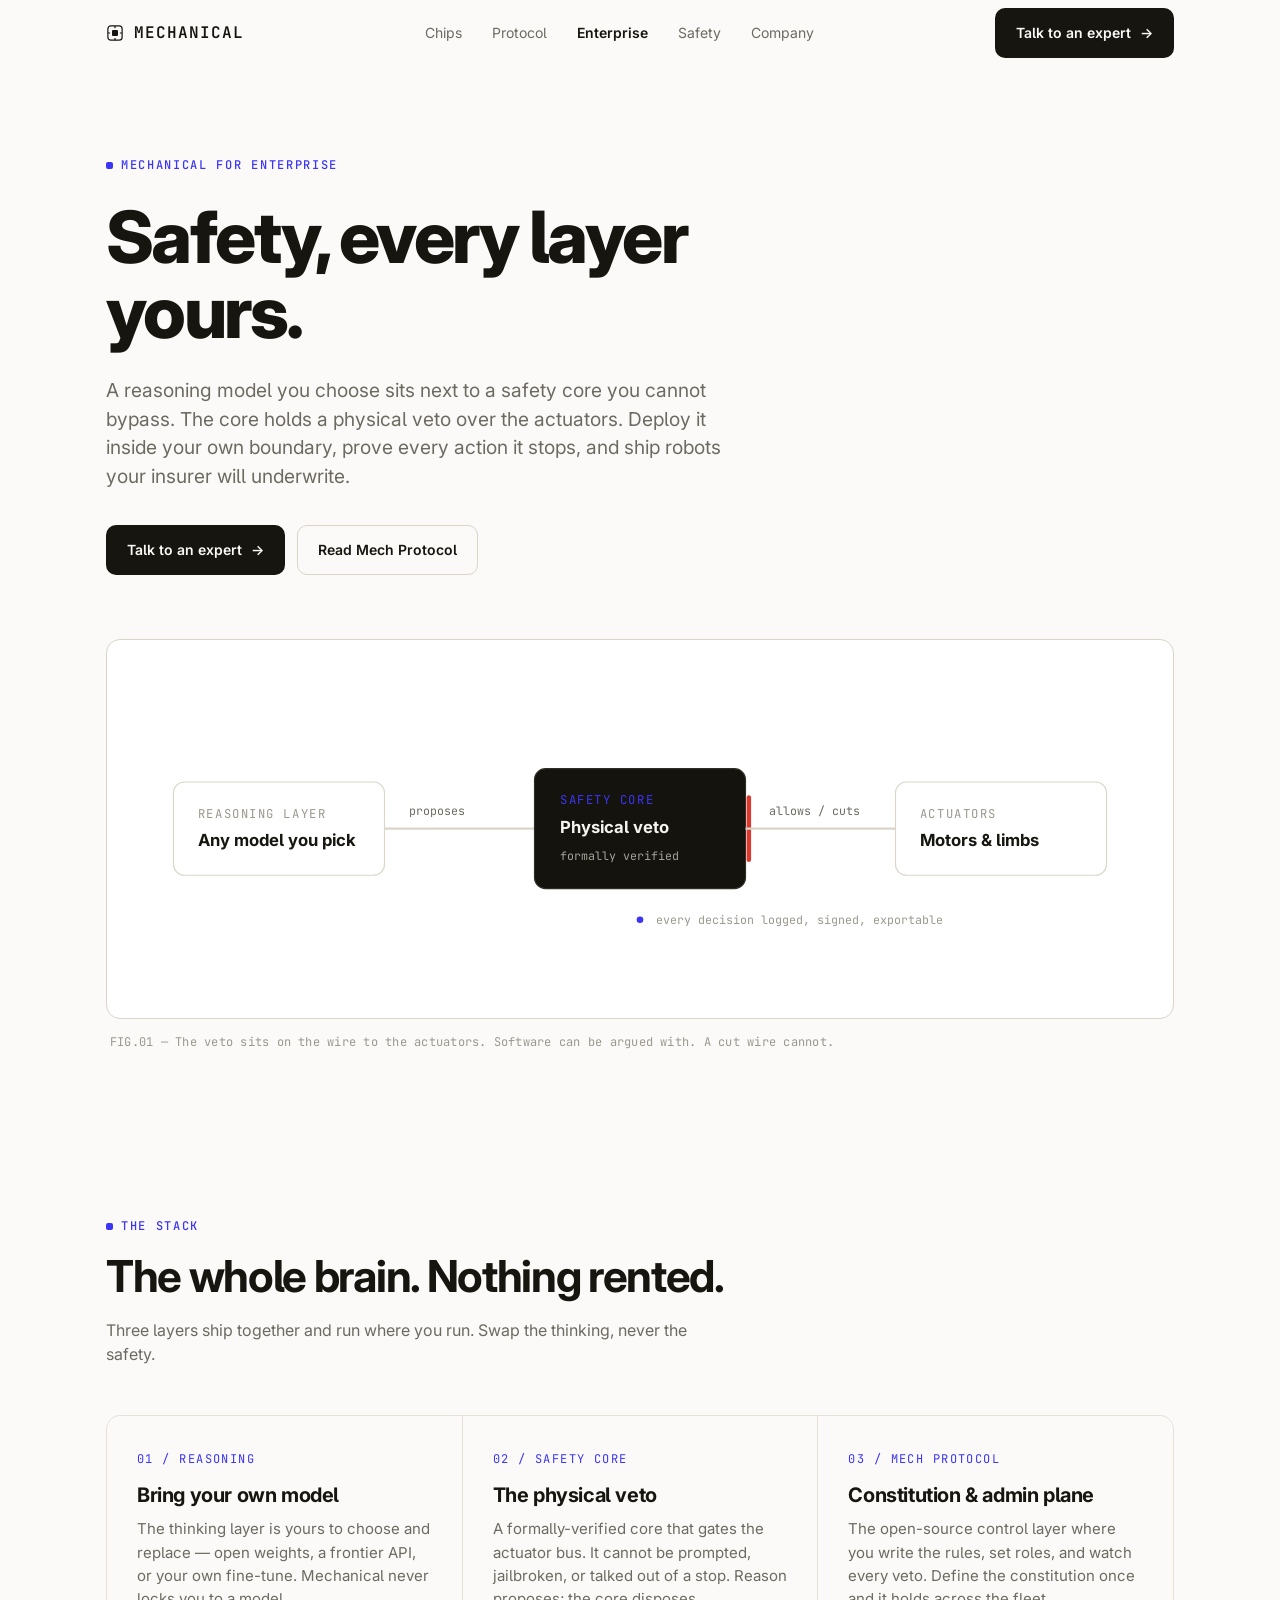
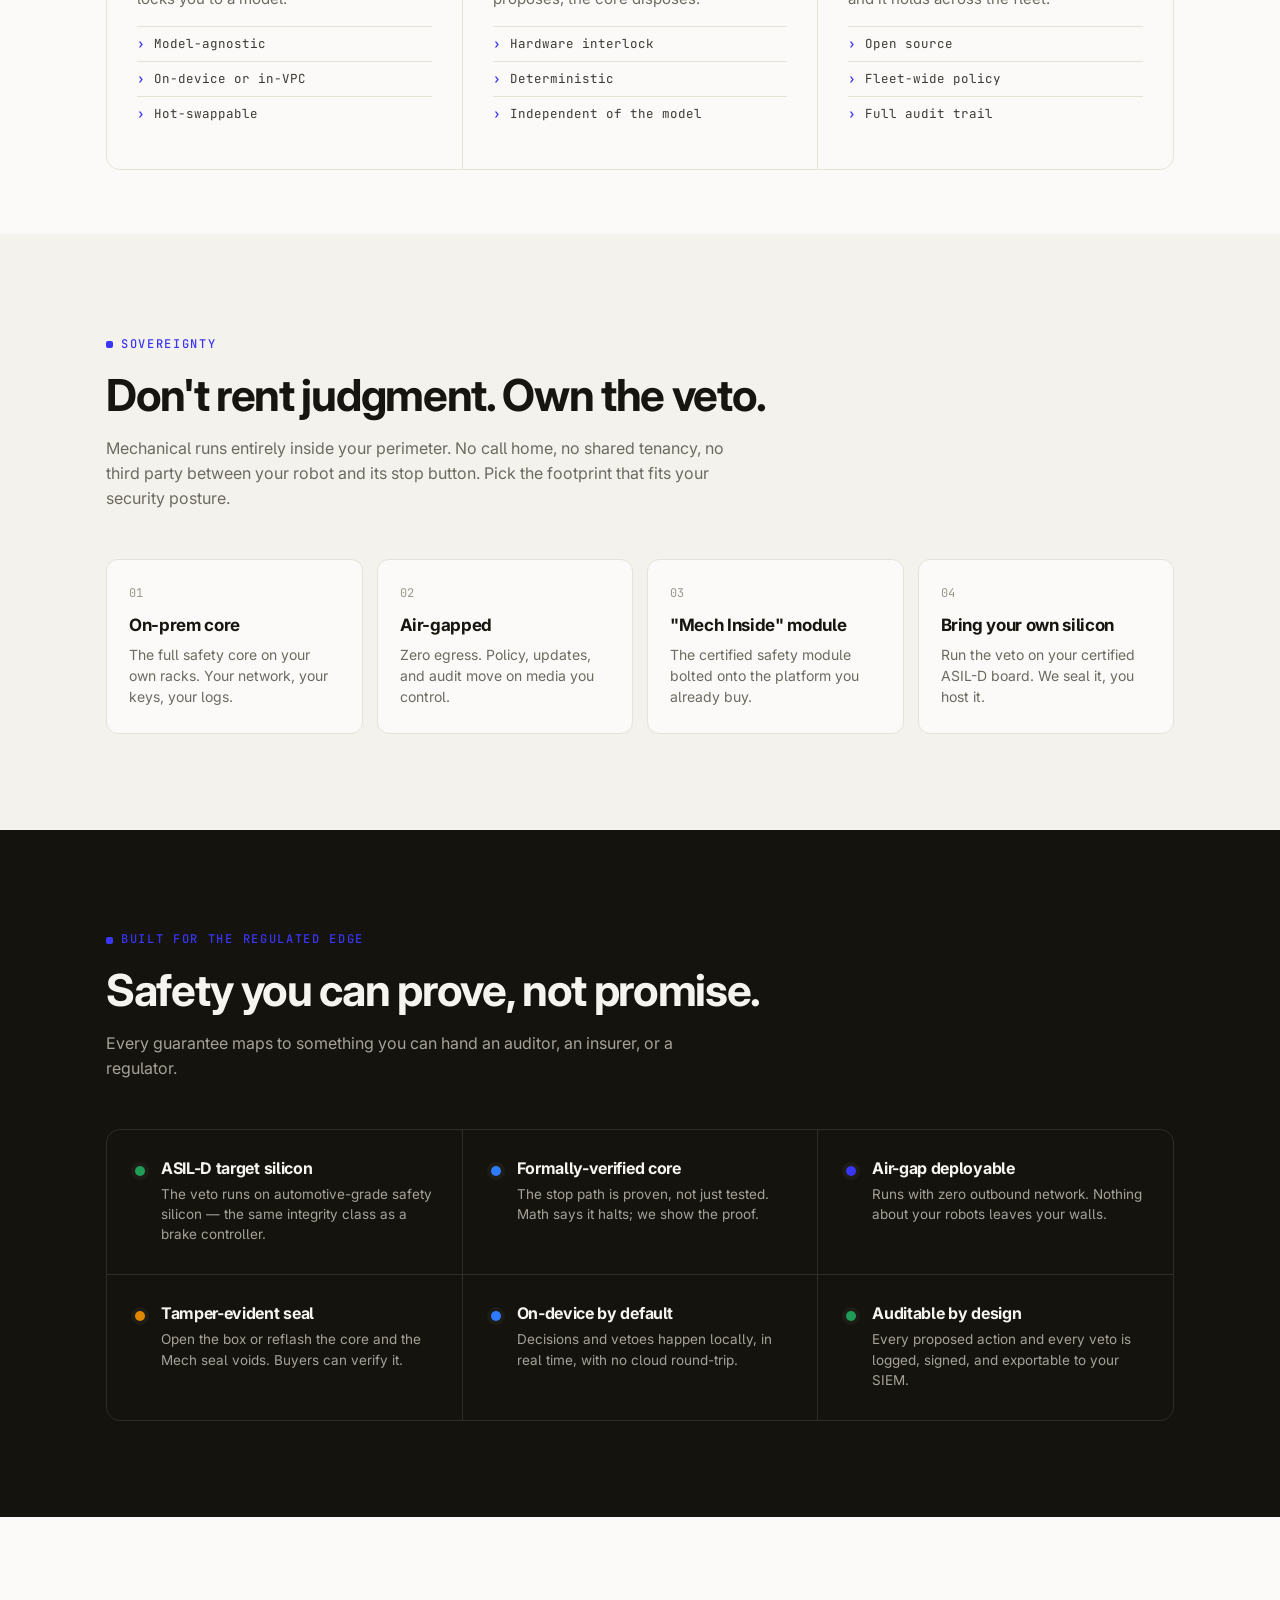
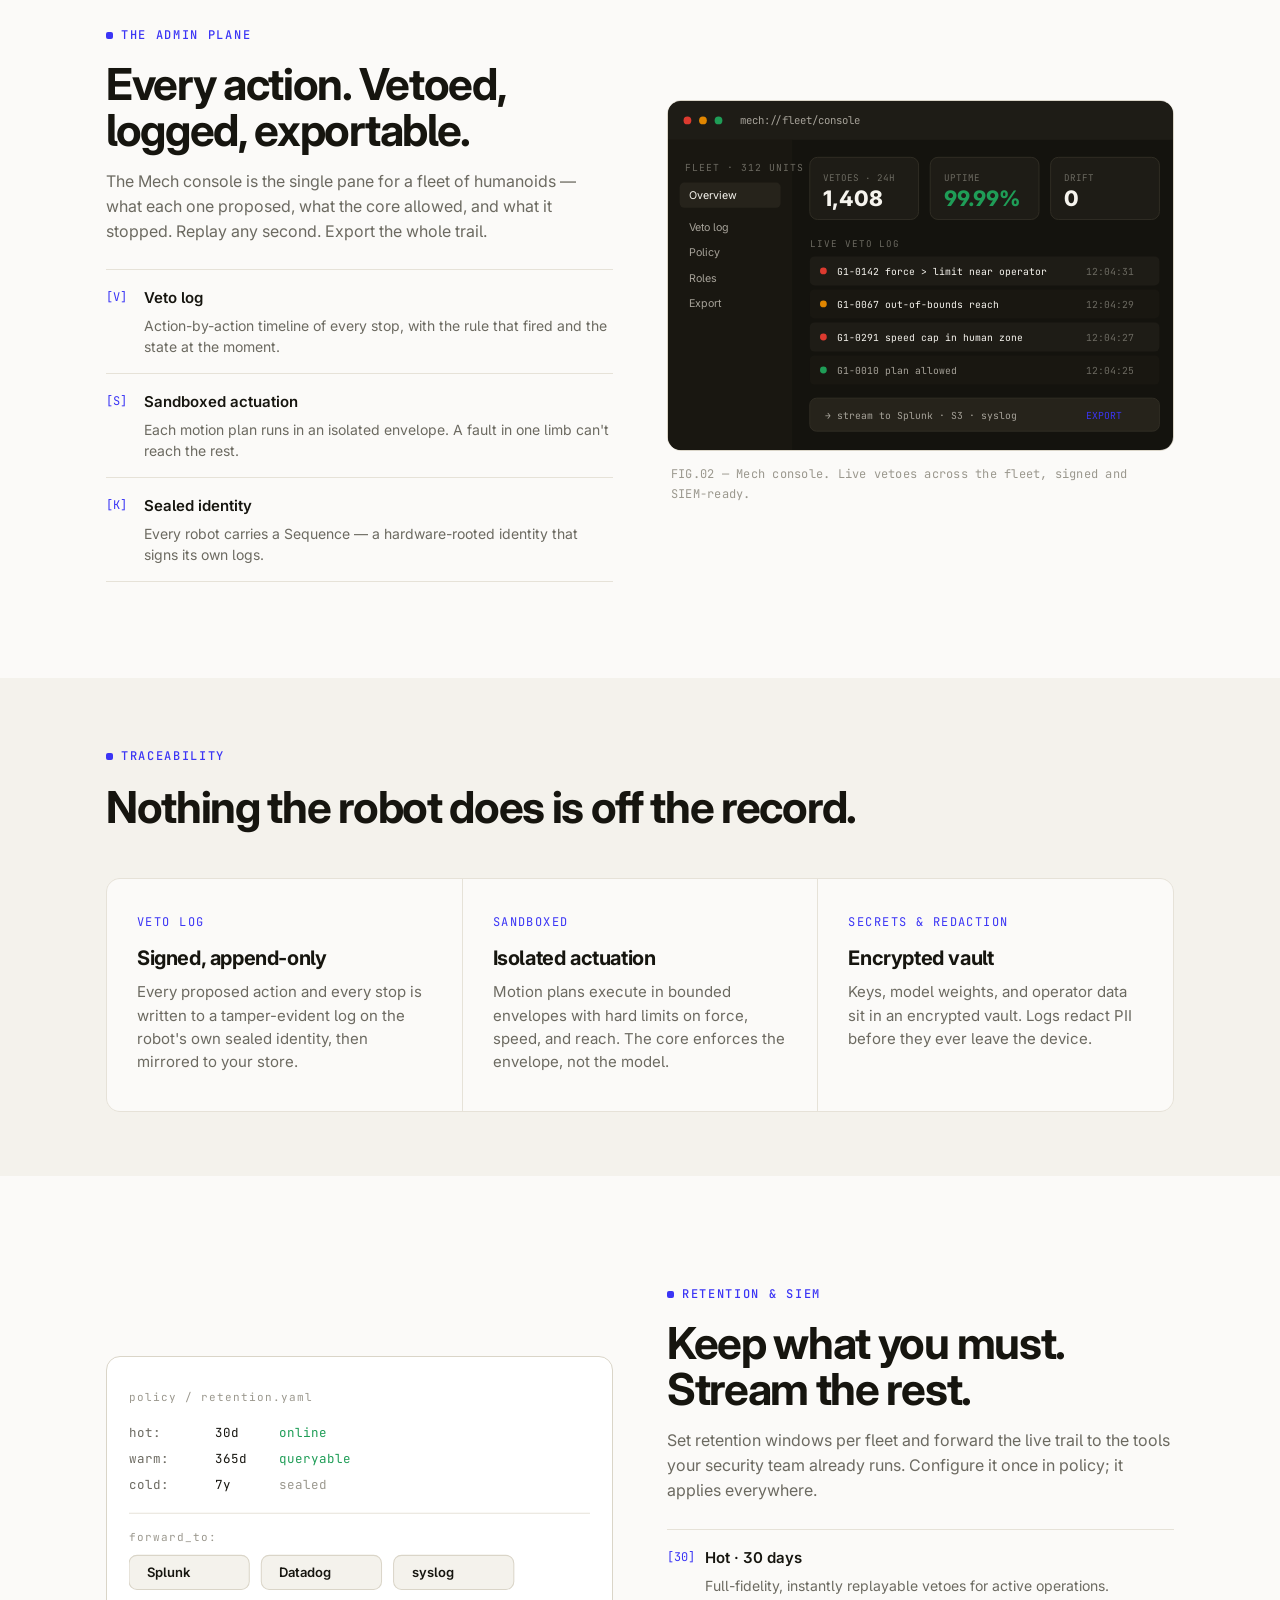
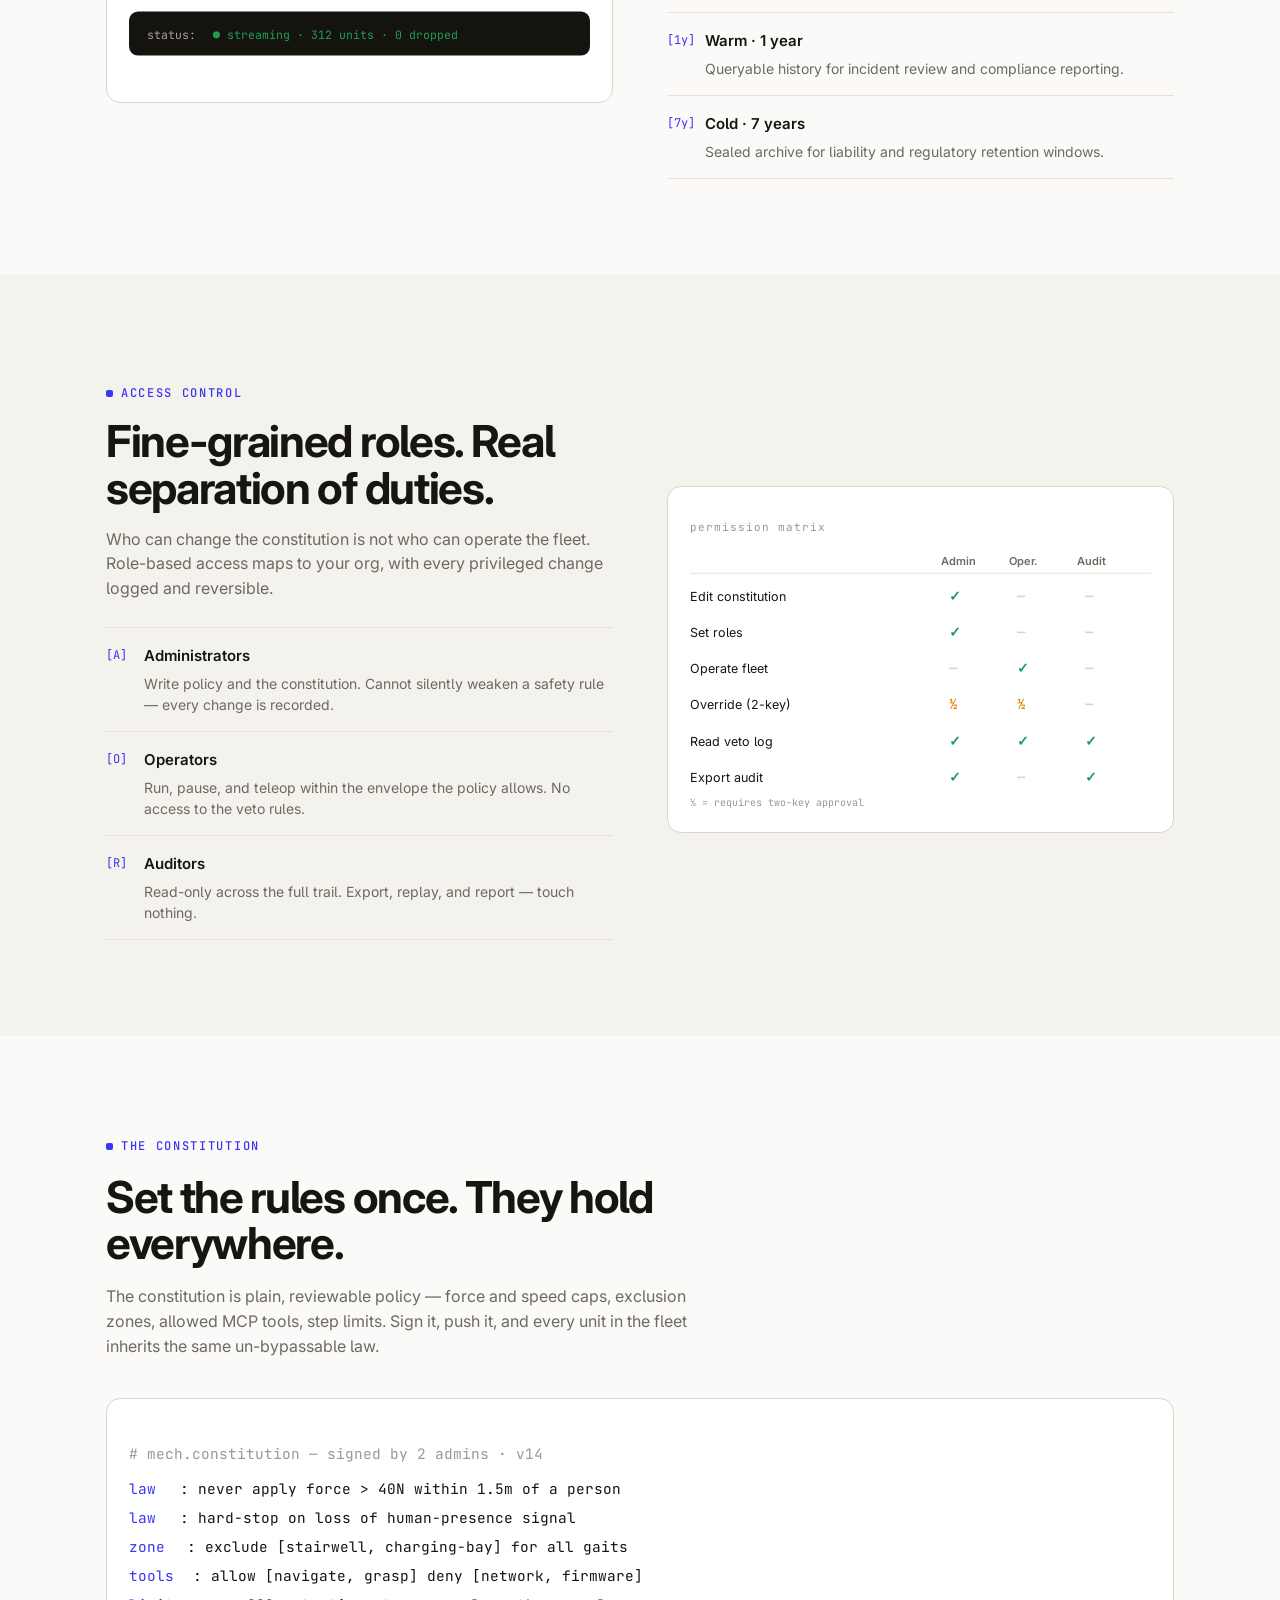
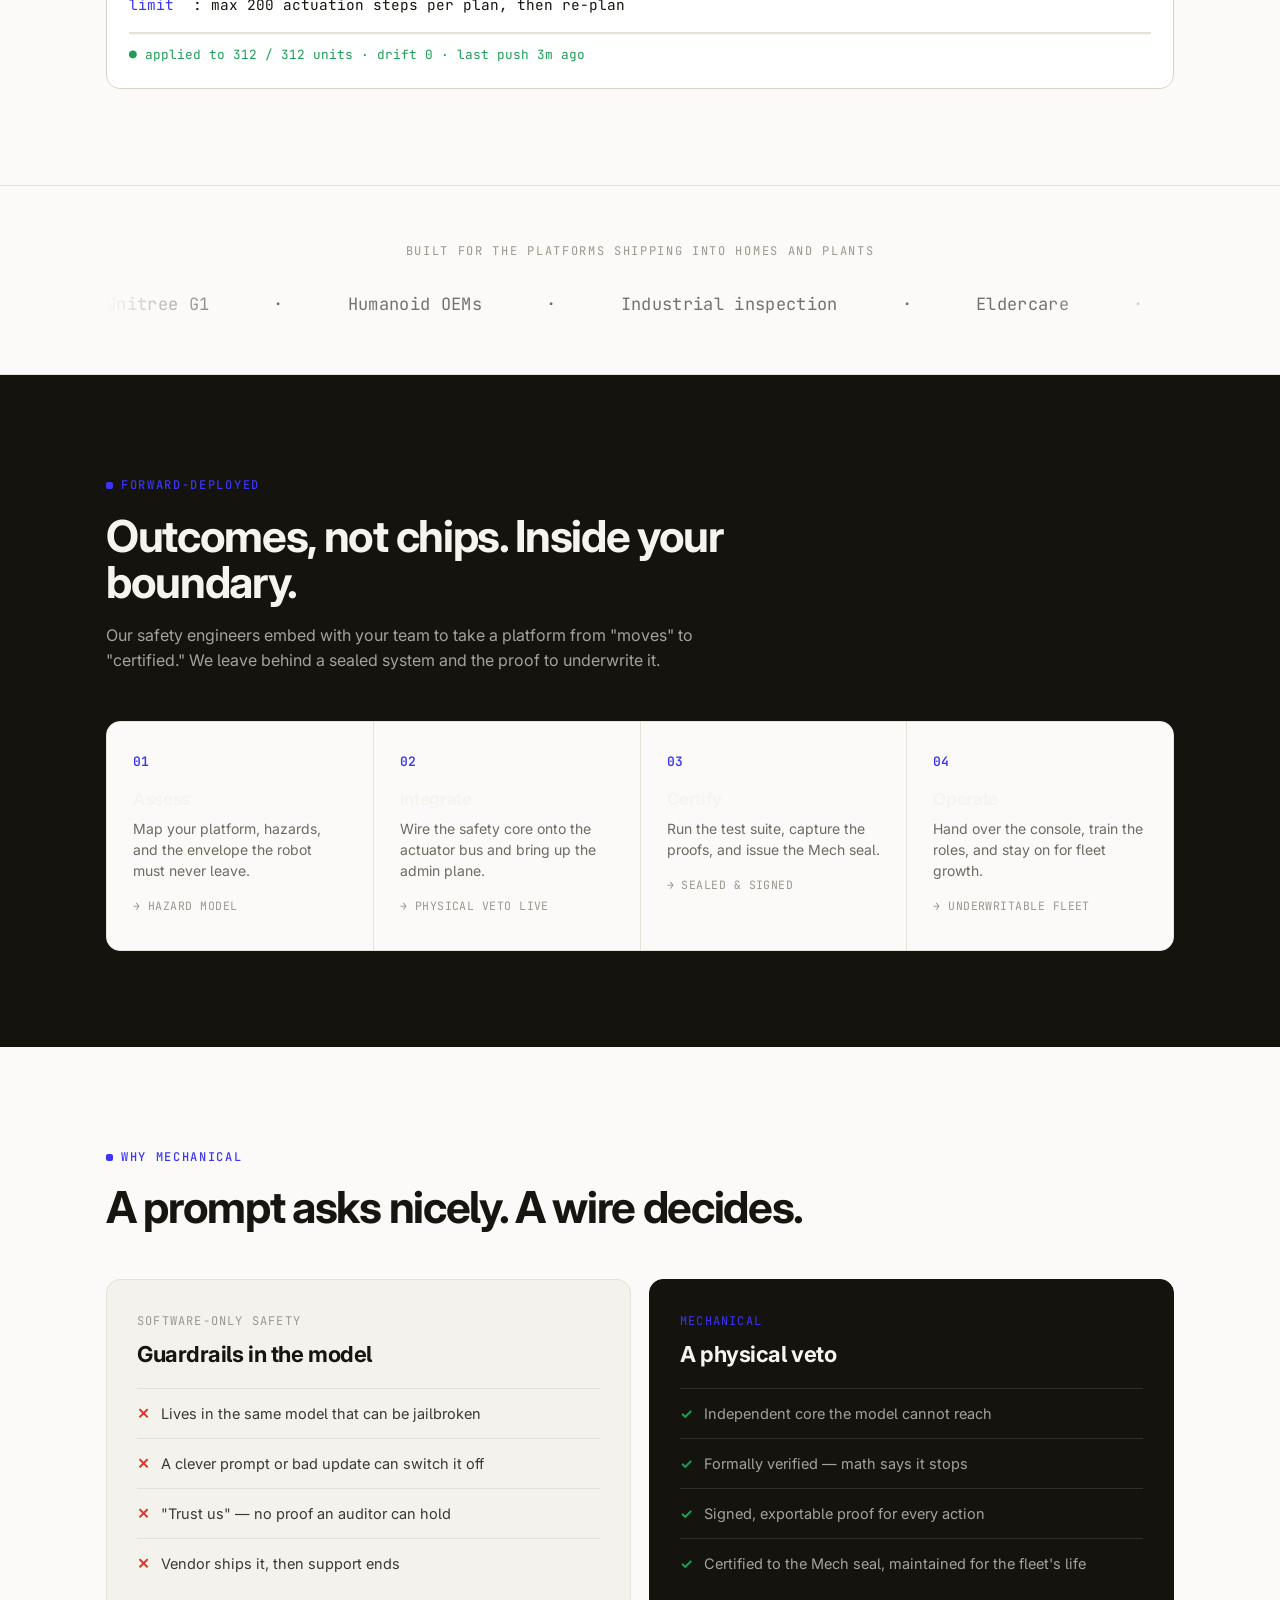
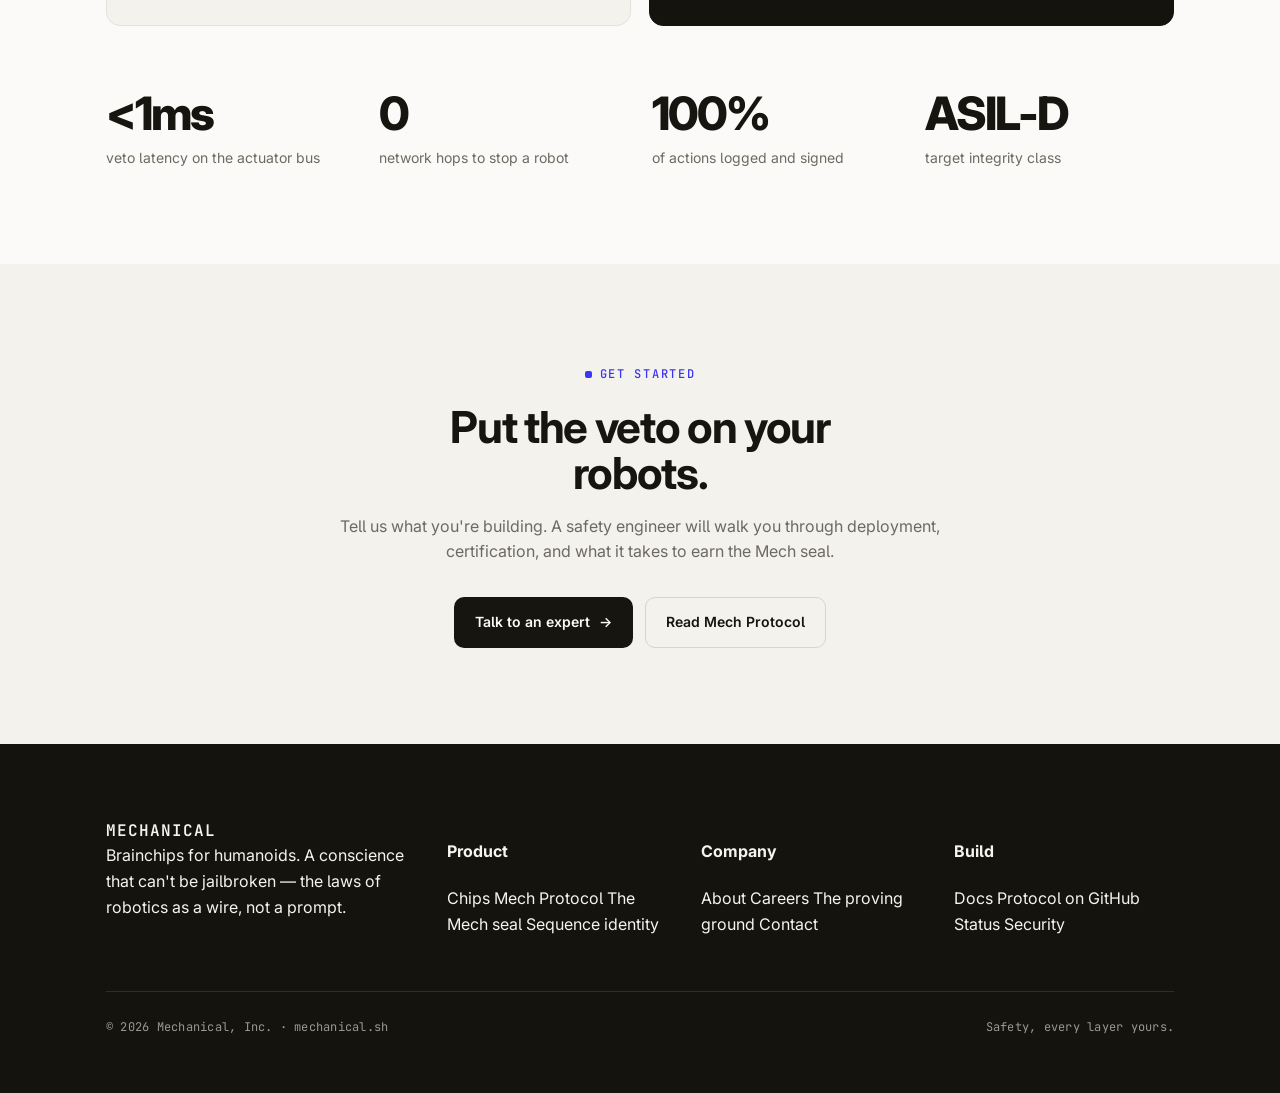
==== site/index.html @ b4ec8ff3 "site: add Mechanical enterprise landing page Light, warm 'paper' theme in the spirit of poolside.ai/" ====
<!DOCTYPE html>
<html lang="en">
<head>
<meta charset="utf-8" />
<meta name="viewport" content="width=device-width, initial-scale=1" />
<title>Mechanical — Enterprise</title>
<meta name="description" content="Safety as a wire, not a prompt. A physical veto over your humanoids' actuators — deployable inside your boundary, auditable by design, certified to the Mech seal." />
<link rel="preconnect" href="https://fonts.googleapis.com">
<link rel="preconnect" href="https://fonts.gstatic.com" crossorigin>
<link rel="stylesheet" href="style.css">
</head>
<body>

<!-- ============================ HEADER ============================ -->
<header id="hdr">
  <div class="wrap nav">
    <a class="brand" href="/">
      <svg class="mk" viewBox="0 0 24 24" fill="none" aria-hidden="true">
        <rect x="2.5" y="2.5" width="19" height="19" rx="4" stroke="currentColor" stroke-width="1.6"/>
        <rect x="8" y="8" width="8" height="8" rx="1.4" fill="currentColor"/>
        <path d="M12 2.5v3M12 18.5v3M2.5 12h3M18.5 12h3" stroke="currentColor" stroke-width="1.6"/>
      </svg>
      MECHANICAL
    </a>
    <nav class="navlinks">
      <a href="#stack">Chips</a>
      <a href="#protocol">Protocol</a>
      <a href="#" aria-current="page">Enterprise</a>
      <a href="#security">Safety</a>
      <a href="#company">Company</a>
    </nav>
    <div class="nav-right">
      <a class="btn btn-dark" href="#contact">Talk to an expert <span class="arw">&rarr;</span></a>
    </div>
  </div>
</header>

<main>

<!-- ============================ HERO ============================ -->
<section class="hero">
  <div class="wrap">
    <span class="eyebrow">Mechanical for Enterprise</span>
    <h1>Safety, every layer yours.</h1>
    <p class="lede">A reasoning model you choose sits next to a safety core you cannot bypass. The core holds a physical veto over the actuators. Deploy it inside your own boundary, prove every action it stops, and ship robots your insurer will underwrite.</p>
    <div class="btns">
      <a class="btn btn-dark" href="#contact">Talk to an expert <span class="arw">&rarr;</span></a>
      <a class="btn btn-ghost" href="#protocol">Read Mech Protocol</a>
    </div>

    <div class="hero-figure reveal">
      <div class="frame frame-pad">
        <!-- ORIGINAL animated "veto" diagram: reasoning -> safety core -> actuators -->
        <svg class="veto-svg" viewBox="0 0 920 300" role="img" aria-label="A reasoning layer proposes an action; the safety core holds a physical veto over the actuators.">
          <defs>
            <linearGradient id="wire" x1="0" x2="1">
              <stop offset="0" stop-color="#3B35F5" stop-opacity="0"/>
              <stop offset="0.5" stop-color="#3B35F5"/>
              <stop offset="1" stop-color="#3B35F5" stop-opacity="0"/>
            </linearGradient>
          </defs>

          <!-- node: reasoning -->
          <g>
            <rect x="40" y="108" width="190" height="84" rx="10" fill="#fff" stroke="#DAD5C8"/>
            <text x="62" y="140" font-family="JetBrains Mono, monospace" font-size="11" letter-spacing="1.4" fill="#9B988E">REASONING LAYER</text>
            <text x="62" y="166" font-family="Inter, sans-serif" font-size="15" font-weight="700" fill="#16150F">Any model you pick</text>
          </g>

          <!-- wire 1 (reasoning -> core), animated dash = a proposed action flowing -->
          <line x1="230" y1="150" x2="365" y2="150" stroke="#DAD5C8" stroke-width="2"/>
          <line x1="230" y1="150" x2="365" y2="150" stroke="url(#wire)" stroke-width="2.4" class="flow-dash"/>
          <text x="252" y="138" font-family="JetBrains Mono, monospace" font-size="10.5" fill="#6C6A61">proposes</text>

          <!-- node: safety core -->
          <g>
            <rect x="365" y="96" width="190" height="108" rx="10" fill="#14130E" stroke="#312E25"/>
            <text x="388" y="128" font-family="JetBrains Mono, monospace" font-size="11" letter-spacing="1.4" fill="#3B35F5">SAFETY CORE</text>
            <text x="388" y="154" font-family="Inter, sans-serif" font-size="15" font-weight="700" fill="#F6F4EE">Physical veto</text>
            <text x="388" y="178" font-family="JetBrains Mono, monospace" font-size="10.5" fill="#A6A299">formally verified</text>
            <!-- the veto bar: drops across the output wire on a cycle -->
            <rect x="556" y="120" width="4" height="60" rx="2" fill="#DC3A2F" class="veto-bar"/>
          </g>

          <!-- wire 2 (core -> actuators) -->
          <line x1="555" y1="150" x2="690" y2="150" stroke="#DAD5C8" stroke-width="2"/>
          <line x1="555" y1="150" x2="690" y2="150" stroke="url(#wire)" stroke-width="2.4" class="flow-dash" style="animation-delay:.5s"/>
          <text x="576" y="138" font-family="JetBrains Mono, monospace" font-size="10.5" fill="#6C6A61">allows / cuts</text>

          <!-- node: actuators -->
          <g>
            <rect x="690" y="108" width="190" height="84" rx="10" fill="#fff" stroke="#DAD5C8"/>
            <text x="712" y="140" font-family="JetBrains Mono, monospace" font-size="11" letter-spacing="1.4" fill="#9B988E">ACTUATORS</text>
            <text x="712" y="166" font-family="Inter, sans-serif" font-size="15" font-weight="700" fill="#16150F">Motors &amp; limbs</text>
          </g>

          <!-- ground rail -->
          <circle cx="460" cy="232" r="3" fill="#3B35F5" class="pulse"/>
          <text x="474" y="236" font-family="JetBrains Mono, monospace" font-size="10.5" fill="#9B988E">every decision logged, signed, exportable</text>
        </svg>
      </div>
      <div class="cap">FIG.01 — The veto sits on the wire to the actuators. Software can be argued with. A cut wire cannot.</div>
    </div>
  </div>
</section>

<!-- ============================ FULL STACK (3-up) ============================ -->
<section id="stack" class="tight">
  <div class="wrap">
    <div class="sec-head">
      <span class="eyebrow">The stack</span>
      <h2>The whole brain. Nothing rented.</h2>
      <p class="sub">Three layers ship together and run where you run. Swap the thinking, never the safety.</p>
    </div>
    <div class="grid-3">
      <div class="cell">
        <div class="k">01 / Reasoning</div>
        <h3>Bring your own model</h3>
        <p>The thinking layer is yours to choose and replace — open weights, a frontier API, or your own fine-tune. Mechanical never locks you to a model.</p>
        <ul><li>Model-agnostic</li><li>On-device or in-VPC</li><li>Hot-swappable</li></ul>
      </div>
      <div class="cell">
        <div class="k">02 / Safety core</div>
        <h3>The physical veto</h3>
        <p>A formally-verified core that gates the actuator bus. It cannot be prompted, jailbroken, or talked out of a stop. Reason proposes; the core disposes.</p>
        <ul><li>Hardware interlock</li><li>Deterministic</li><li>Independent of the model</li></ul>
      </div>
      <div class="cell">
        <div class="k">03 / Mech Protocol</div>
        <h3>Constitution &amp; admin plane</h3>
        <p>The open-source control layer where you write the rules, set roles, and watch every veto. Define the constitution once and it holds across the fleet.</p>
        <ul><li>Open source</li><li>Fleet-wide policy</li><li>Full audit trail</li></ul>
      </div>
    </div>
  </div>
</section>

<!-- ============================ SOVEREIGNTY / DEPLOYMENT ============================ -->
<section class="band-paper2">
  <div class="wrap">
    <div class="sec-head">
      <span class="eyebrow">Sovereignty</span>
      <h2>Don't rent judgment. Own the veto.</h2>
      <p class="sub">Mechanical runs entirely inside your perimeter. No call home, no shared tenancy, no third party between your robot and its stop button. Pick the footprint that fits your security posture.</p>
    </div>
    <div class="deploy">
      <div class="opt">
        <div class="n">01</div>
        <h3>On-prem core</h3>
        <p>The full safety core on your own racks. Your network, your keys, your logs.</p>
      </div>
      <div class="opt">
        <div class="n">02</div>
        <h3>Air-gapped</h3>
        <p>Zero egress. Policy, updates, and audit move on media you control.</p>
      </div>
      <div class="opt">
        <div class="n">03</div>
        <h3>"Mech Inside" module</h3>
        <p>The certified safety module bolted onto the platform you already buy.</p>
      </div>
      <div class="opt">
        <div class="n">04</div>
        <h3>Bring your own silicon</h3>
        <p>Run the veto on your certified ASIL-D board. We seal it, you host it.</p>
      </div>
    </div>
  </div>
</section>

<!-- ============================ SECURITY / CAPABILITIES BAND ============================ -->
<section id="security" class="band-dark">
  <div class="wrap">
    <div class="sec-head">
      <span class="eyebrow">Built for the regulated edge</span>
      <h2>Safety you can prove, not promise.</h2>
      <p class="sub">Every guarantee maps to something you can hand an auditor, an insurer, or a regulator.</p>
    </div>
    <div class="caps">
      <div class="cap-item"><span class="dot" style="background:var(--ok)"></span><div><h3>ASIL-D target silicon</h3><p>The veto runs on automotive-grade safety silicon — the same integrity class as a brake controller.</p></div></div>
      <div class="cap-item"><span class="dot" style="background:var(--info)"></span><div><h3>Formally-verified core</h3><p>The stop path is proven, not just tested. Math says it halts; we show the proof.</p></div></div>
      <div class="cap-item"><span class="dot" style="background:var(--accent)"></span><div><h3>Air-gap deployable</h3><p>Runs with zero outbound network. Nothing about your robots leaves your walls.</p></div></div>
      <div class="cap-item"><span class="dot" style="background:var(--warn)"></span><div><h3>Tamper-evident seal</h3><p>Open the box or reflash the core and the Mech seal voids. Buyers can verify it.</p></div></div>
      <div class="cap-item"><span class="dot" style="background:var(--info)"></span><div><h3>On-device by default</h3><p>Decisions and vetoes happen locally, in real time, with no cloud round-trip.</p></div></div>
      <div class="cap-item"><span class="dot" style="background:var(--ok)"></span><div><h3>Auditable by design</h3><p>Every proposed action and every veto is logged, signed, and exportable to your SIEM.</p></div></div>
    </div>
  </div>
</section>

<!-- ============================ CONSOLE / AUDITABILITY (split + mock) ============================ -->
<section>
  <div class="wrap">
    <div class="split">
      <div class="col-text">
        <span class="eyebrow">The admin plane</span>
        <h2>Every action. Vetoed, logged, exportable.</h2>
        <p class="sub">The Mech console is the single pane for a fleet of humanoids — what each one proposed, what the core allowed, and what it stopped. Replay any second. Export the whole trail.</p>
        <ul class="feature-list">
          <li><span class="ic">[V]</span><div><h4>Veto log</h4><p>Action-by-action timeline of every stop, with the rule that fired and the state at the moment.</p></div></li>
          <li><span class="ic">[S]</span><div><h4>Sandboxed actuation</h4><p>Each motion plan runs in an isolated envelope. A fault in one limb can't reach the rest.</p></div></li>
          <li><span class="ic">[K]</span><div><h4>Sealed identity</h4><p>Every robot carries a Sequence — a hardware-rooted identity that signs its own logs.</p></div></li>
        </ul>
      </div>
      <div class="col-mock">
        <div class="frame">
          <!-- ORIGINAL console mockup -->
          <svg viewBox="0 0 520 360" width="100%" role="img" aria-label="Mech admin console showing a fleet, live vetoes, and an exportable audit trail.">
            <rect width="520" height="360" fill="#14130E"/>
            <!-- titlebar -->
            <rect width="520" height="40" fill="#1E1C16"/>
            <circle cx="20" cy="20" r="4" fill="#DC3A2F"/><circle cx="36" cy="20" r="4" fill="#E08600"/><circle cx="52" cy="20" r="4" fill="#1F9D57"/>
            <text x="74" y="24" font-family="JetBrains Mono, monospace" font-size="11" fill="#A6A299">mech://fleet/console</text>
            <!-- sidebar -->
            <rect x="0" y="40" width="128" height="320" fill="#191711"/>
            <text x="18" y="72" font-family="JetBrains Mono, monospace" font-size="10" letter-spacing="1" fill="#6C6A61">FLEET · 312 UNITS</text>
            <rect x="12" y="84" width="104" height="26" rx="5" fill="#26231b"/>
            <text x="22" y="101" font-family="Inter, sans-serif" font-size="11" fill="#F6F4EE">Overview</text>
            <text x="22" y="134" font-family="Inter, sans-serif" font-size="11" fill="#A6A299">Veto log</text>
            <text x="22" y="160" font-family="Inter, sans-serif" font-size="11" fill="#A6A299">Policy</text>
            <text x="22" y="186" font-family="Inter, sans-serif" font-size="11" fill="#A6A299">Roles</text>
            <text x="22" y="212" font-family="Inter, sans-serif" font-size="11" fill="#A6A299">Export</text>
            <!-- main: stat tiles -->
            <g font-family="JetBrains Mono, monospace">
              <rect x="146" y="58" width="112" height="64" rx="8" fill="#1E1C16" stroke="#312E25"/>
              <text x="160" y="82" font-size="9.5" fill="#6C6A61">VETOES · 24H</text>
              <text x="160" y="108" font-family="Inter, sans-serif" font-size="22" font-weight="800" fill="#F6F4EE">1,408</text>
              <rect x="270" y="58" width="112" height="64" rx="8" fill="#1E1C16" stroke="#312E25"/>
              <text x="284" y="82" font-size="9.5" fill="#6C6A61">UPTIME</text>
              <text x="284" y="108" font-family="Inter, sans-serif" font-size="22" font-weight="800" fill="#1F9D57">99.99%</text>
              <rect x="394" y="58" width="112" height="64" rx="8" fill="#1E1C16" stroke="#312E25"/>
              <text x="408" y="82" font-size="9.5" fill="#6C6A61">DRIFT</text>
              <text x="408" y="108" font-family="Inter, sans-serif" font-size="22" font-weight="800" fill="#F6F4EE">0</text>
            </g>
            <!-- veto log rows -->
            <text x="146" y="150" font-family="JetBrains Mono, monospace" font-size="9.5" letter-spacing="1" fill="#6C6A61">LIVE VETO LOG</text>
            <g font-family="JetBrains Mono, monospace" font-size="10">
              <rect x="146" y="160" width="360" height="30" rx="5" fill="#1E1C16"/>
              <circle cx="160" cy="175" r="3.5" fill="#DC3A2F"/>
              <text x="174" y="179" fill="#F6F4EE">G1-0142  force &gt; limit near operator</text>
              <text x="430" y="179" fill="#6C6A61">12:04:31</text>

              <rect x="146" y="194" width="360" height="30" rx="5" fill="#191711"/>
              <circle cx="160" cy="209" r="3.5" fill="#E08600"/>
              <text x="174" y="213" fill="#F6F4EE">G1-0067  out-of-bounds reach</text>
              <text x="430" y="213" fill="#6C6A61">12:04:29</text>

              <rect x="146" y="228" width="360" height="30" rx="5" fill="#1E1C16"/>
              <circle cx="160" cy="243" r="3.5" fill="#DC3A2F"/>
              <text x="174" y="247" fill="#F6F4EE">G1-0291  speed cap in human zone</text>
              <text x="430" y="247" fill="#6C6A61">12:04:27</text>

              <rect x="146" y="262" width="360" height="30" rx="5" fill="#191711"/>
              <circle cx="160" cy="277" r="3.5" fill="#1F9D57"/>
              <text x="174" y="281" fill="#A6A299">G1-0010  plan allowed</text>
              <text x="430" y="281" fill="#6C6A61">12:04:25</text>
            </g>
            <!-- export footer -->
            <rect x="146" y="306" width="360" height="34" rx="7" fill="#26231b" stroke="#312E25"/>
            <text x="162" y="327" font-family="JetBrains Mono, monospace" font-size="10" fill="#A6A299">→ stream to Splunk · S3 · syslog</text>
            <text x="430" y="327" font-family="JetBrains Mono, monospace" font-size="10" fill="#3B35F5">EXPORT</text>
          </svg>
        </div>
        <div class="cap">FIG.02 — Mech console. Live vetoes across the fleet, signed and SIEM-ready.</div>
      </div>
    </div>
  </div>
</section>

<!-- ============================ TRACEABILITY (3-up) ============================ -->
<section id="protocol" class="band-paper2 tight">
  <div class="wrap">
    <div class="sec-head">
      <span class="eyebrow">Traceability</span>
      <h2>Nothing the robot does is off the record.</h2>
    </div>
    <div class="grid-3">
      <div class="cell">
        <div class="k">Veto log</div>
        <h3>Signed, append-only</h3>
        <p>Every proposed action and every stop is written to a tamper-evident log on the robot's own sealed identity, then mirrored to your store.</p>
      </div>
      <div class="cell">
        <div class="k">Sandboxed</div>
        <h3>Isolated actuation</h3>
        <p>Motion plans execute in bounded envelopes with hard limits on force, speed, and reach. The core enforces the envelope, not the model.</p>
      </div>
      <div class="cell">
        <div class="k">Secrets &amp; redaction</div>
        <h3>Encrypted vault</h3>
        <p>Keys, model weights, and operator data sit in an encrypted vault. Logs redact PII before they ever leave the device.</p>
      </div>
    </div>
  </div>
</section>

<!-- ============================ RETENTION + SIEM (split) ============================ -->
<section>
  <div class="wrap">
    <div class="split rev">
      <div class="col-text">
        <span class="eyebrow">Retention &amp; SIEM</span>
        <h2>Keep what you must. Stream the rest.</h2>
        <p class="sub">Set retention windows per fleet and forward the live trail to the tools your security team already runs. Configure it once in policy; it applies everywhere.</p>
        <ul class="feature-list">
          <li><span class="ic">[30]</span><div><h4>Hot · 30 days</h4><p>Full-fidelity, instantly replayable vetoes for active operations.</p></div></li>
          <li><span class="ic">[1y]</span><div><h4>Warm · 1 year</h4><p>Queryable history for incident review and compliance reporting.</p></div></li>
          <li><span class="ic">[7y]</span><div><h4>Cold · 7 years</h4><p>Sealed archive for liability and regulatory retention windows.</p></div></li>
        </ul>
      </div>
      <div class="col-mock">
        <div class="frame frame-pad">
          <svg viewBox="0 0 460 300" width="100%" role="img" aria-label="Retention and SIEM configuration panel.">
            <rect width="460" height="300" fill="#fff"/>
            <text x="0" y="22" font-family="JetBrains Mono, monospace" font-size="11" letter-spacing="1" fill="#9B988E">policy / retention.yaml</text>
            <g font-family="JetBrains Mono, monospace" font-size="12.5">
              <text x="0" y="58" fill="#6C6A61">hot:   </text><text x="86" y="58" fill="#16150F">30d</text><text x="150" y="58" fill="#1F9D57">online</text>
              <text x="0" y="84" fill="#6C6A61">warm:  </text><text x="86" y="84" fill="#16150F">365d</text><text x="150" y="84" fill="#1F9D57">queryable</text>
              <text x="0" y="110" fill="#6C6A61">cold:  </text><text x="86" y="110" fill="#16150F">7y</text><text x="150" y="110" fill="#9B988E">sealed</text>
            </g>
            <line x1="0" y1="134" x2="460" y2="134" stroke="#E6E2D8"/>
            <text x="0" y="162" font-family="JetBrains Mono, monospace" font-size="11" letter-spacing="1" fill="#9B988E">forward_to:</text>
            <g font-family="Inter, sans-serif" font-size="13" font-weight="600" fill="#16150F">
              <rect x="0" y="176" width="120" height="34" rx="8" fill="#F4F2EC" stroke="#DAD5C8"/><text x="18" y="198">Splunk</text>
              <rect x="132" y="176" width="120" height="34" rx="8" fill="#F4F2EC" stroke="#DAD5C8"/><text x="150" y="198">Datadog</text>
              <rect x="264" y="176" width="120" height="34" rx="8" fill="#F4F2EC" stroke="#DAD5C8"/><text x="282" y="198">syslog</text>
            </g>
            <rect x="0" y="232" width="460" height="44" rx="9" fill="#14130E"/>
            <text x="18" y="259" font-family="JetBrains Mono, monospace" font-size="11.5" fill="#A6A299">status:</text>
            <text x="84" y="259" font-family="JetBrains Mono, monospace" font-size="11.5" fill="#1F9D57">● streaming · 312 units · 0 dropped</text>
          </svg>
        </div>
      </div>
    </div>
  </div>
</section>

<!-- ============================ RBAC (split) ============================ -->
<section class="band-paper2">
  <div class="wrap">
    <div class="split">
      <div class="col-text">
        <span class="eyebrow">Access control</span>
        <h2>Fine-grained roles. Real separation of duties.</h2>
        <p class="sub">Who can change the constitution is not who can operate the fleet. Role-based access maps to your org, with every privileged change logged and reversible.</p>
        <ul class="feature-list">
          <li><span class="ic">[A]</span><div><h4>Administrators</h4><p>Write policy and the constitution. Cannot silently weaken a safety rule — every change is recorded.</p></div></li>
          <li><span class="ic">[O]</span><div><h4>Operators</h4><p>Run, pause, and teleop within the envelope the policy allows. No access to the veto rules.</p></div></li>
          <li><span class="ic">[R]</span><div><h4>Auditors</h4><p>Read-only across the full trail. Export, replay, and report — touch nothing.</p></div></li>
        </ul>
      </div>
      <div class="col-mock">
        <div class="frame frame-pad">
          <svg viewBox="0 0 460 300" width="100%" role="img" aria-label="Role-based access control permission matrix.">
            <rect width="460" height="300" fill="#fff"/>
            <text x="0" y="22" font-family="JetBrains Mono, monospace" font-size="11" letter-spacing="1" fill="#9B988E">permission matrix</text>
            <g font-family="Inter, sans-serif" font-size="11" font-weight="600" fill="#6C6A61">
              <text x="250" y="56">Admin</text><text x="318" y="56">Oper.</text><text x="386" y="56">Audit</text>
            </g>
            <g font-family="Inter, sans-serif" font-size="12.5" fill="#16150F">
              <text x="0" y="92">Edit constitution</text>
              <text x="0" y="128">Set roles</text>
              <text x="0" y="164">Operate fleet</text>
              <text x="0" y="200">Override (2-key)</text>
              <text x="0" y="236">Read veto log</text>
              <text x="0" y="272">Export audit</text>
            </g>
            <!-- check / dash marks -->
            <g font-family="JetBrains Mono, monospace" font-size="14" font-weight="700">
              <!-- admin col x~258, oper x~326, audit x~394 -->
              <text x="258" y="92" fill="#1F9D57">✓</text><text x="326" y="92" fill="#DAD5C8">—</text><text x="394" y="92" fill="#DAD5C8">—</text>
              <text x="258" y="128" fill="#1F9D57">✓</text><text x="326" y="128" fill="#DAD5C8">—</text><text x="394" y="128" fill="#DAD5C8">—</text>
              <text x="258" y="164" fill="#DAD5C8">—</text><text x="326" y="164" fill="#1F9D57">✓</text><text x="394" y="164" fill="#DAD5C8">—</text>
              <text x="258" y="200" fill="#E08600">½</text><text x="326" y="200" fill="#E08600">½</text><text x="394" y="200" fill="#DAD5C8">—</text>
              <text x="258" y="236" fill="#1F9D57">✓</text><text x="326" y="236" fill="#1F9D57">✓</text><text x="394" y="236" fill="#1F9D57">✓</text>
              <text x="258" y="272" fill="#1F9D57">✓</text><text x="326" y="272" fill="#DAD5C8">—</text><text x="394" y="272" fill="#1F9D57">✓</text>
            </g>
            <line x1="0" y1="64" x2="460" y2="64" stroke="#E6E2D8"/>
            <text x="0" y="296" font-family="JetBrains Mono, monospace" font-size="10" fill="#9B988E">½ = requires two-key approval</text>
          </svg>
        </div>
      </div>
    </div>
  </div>
</section>

<!-- ============================ ADMIN RULES (center + mock) ============================ -->
<section>
  <div class="wrap">
    <div class="sec-head">
      <span class="eyebrow">The constitution</span>
      <h2>Set the rules once. They hold everywhere.</h2>
      <p class="sub">The constitution is plain, reviewable policy — force and speed caps, exclusion zones, allowed MCP tools, step limits. Sign it, push it, and every unit in the fleet inherits the same un-bypassable law.</p>
    </div>
    <div class="frame frame-pad reveal" style="margin-top:40px">
      <svg viewBox="0 0 920 220" width="100%" role="img" aria-label="A constitution policy file applied across the fleet.">
        <rect width="920" height="220" fill="#fff"/>
        <g font-family="JetBrains Mono, monospace" font-size="13">
          <text x="0" y="34" fill="#9B988E"># mech.constitution — signed by 2 admins · v14</text>
          <text x="0" y="66" fill="#3B35F5">law</text><text x="46" y="66" fill="#16150F">: never apply force &gt; 40N within 1.5m of a person</text>
          <text x="0" y="92" fill="#3B35F5">law</text><text x="46" y="92" fill="#16150F">: hard-stop on loss of human-presence signal</text>
          <text x="0" y="118" fill="#3B35F5">zone</text><text x="52" y="118" fill="#16150F">: exclude [stairwell, charging-bay] for all gaits</text>
          <text x="0" y="144" fill="#3B35F5">tools</text><text x="58" y="144" fill="#16150F">: allow [navigate, grasp]  deny [network, firmware]</text>
          <text x="0" y="170" fill="#3B35F5">limit</text><text x="58" y="170" fill="#16150F">: max 200 actuation steps per plan, then re-plan</text>
        </g>
        <rect x="0" y="190" width="920" height="2" fill="#E6E2D8"/>
        <text x="0" y="214" font-family="JetBrains Mono, monospace" font-size="11.5" fill="#1F9D57">● applied to 312 / 312 units · drift 0 · last push 3m ago</text>
      </svg>
    </div>
  </div>
</section>

<!-- ============================ PROOF / MARQUEE ============================ -->
<div class="proof">
  <div class="wrap">
    <div class="lab">Built for the platforms shipping into homes and plants</div>
    <div class="marquee">
      <div class="track">
        <span>Unitree G1</span><span>·</span><span>Humanoid OEMs</span><span>·</span><span>Industrial inspection</span><span>·</span><span>Eldercare</span><span>·</span><span>Logistics</span><span>·</span><span>Insurers</span><span>·</span>
        <span>Unitree G1</span><span>·</span><span>Humanoid OEMs</span><span>·</span><span>Industrial inspection</span><span>·</span><span>Eldercare</span><span>·</span><span>Logistics</span><span>·</span><span>Insurers</span><span>·</span>
      </div>
    </div>
  </div>
</div>

<!-- ============================ EMBEDDED ENGINEERS (FDRE) ============================ -->
<section class="band-dark">
  <div class="wrap">
    <div class="sec-head">
      <span class="eyebrow">Forward-deployed</span>
      <h2>Outcomes, not chips. Inside your boundary.</h2>
      <p class="sub">Our safety engineers embed with your team to take a platform from "moves" to "certified." We leave behind a sealed system and the proof to underwrite it.</p>
    </div>
    <div class="steps">
      <div class="step"><div class="num">01</div><h3>Assess</h3><p>Map your platform, hazards, and the envelope the robot must never leave.</p><div class="out">→ hazard model</div></div>
      <div class="step"><div class="num">02</div><h3>Integrate</h3><p>Wire the safety core onto the actuator bus and bring up the admin plane.</p><div class="out">→ physical veto live</div></div>
      <div class="step"><div class="num">03</div><h3>Certify</h3><p>Run the test suite, capture the proofs, and issue the Mech seal.</p><div class="out">→ sealed &amp; signed</div></div>
      <div class="step"><div class="num">04</div><h3>Operate</h3><p>Hand over the console, train the roles, and stay on for fleet growth.</p><div class="out">→ underwritable fleet</div></div>
    </div>
  </div>
</section>

<!-- ============================ COMPARISON ============================ -->
<section id="company">
  <div class="wrap">
    <div class="sec-head">
      <span class="eyebrow">Why Mechanical</span>
      <h2>A prompt asks nicely. A wire decides.</h2>
    </div>
    <div class="compare">
      <div class="comp old">
        <div class="tag">Software-only safety</div>
        <h3>Guardrails in the model</h3>
        <ul>
          <li><span class="m">✕</span> Lives in the same model that can be jailbroken</li>
          <li><span class="m">✕</span> A clever prompt or bad update can switch it off</li>
          <li><span class="m">✕</span> "Trust us" — no proof an auditor can hold</li>
          <li><span class="m">✕</span> Vendor ships it, then support ends</li>
        </ul>
      </div>
      <div class="comp new">
        <div class="tag">Mechanical</div>
        <h3>A physical veto</h3>
        <ul>
          <li><span class="m">✓</span> Independent core the model cannot reach</li>
          <li><span class="m">✓</span> Formally verified — math says it stops</li>
          <li><span class="m">✓</span> Signed, exportable proof for every action</li>
          <li><span class="m">✓</span> Certified to the Mech seal, maintained for the fleet's life</li>
        </ul>
      </div>
    </div>
    <div class="stats" style="margin-top:64px">
      <div class="stat"><div class="n">&lt;1ms</div><div class="l">veto latency on the actuator bus</div></div>
      <div class="stat"><div class="n">0</div><div class="l">network hops to stop a robot</div></div>
      <div class="stat"><div class="n">100%</div><div class="l">of actions logged and signed</div></div>
      <div class="stat"><div class="n">ASIL-D</div><div class="l">target integrity class</div></div>
    </div>
  </div>
</section>

<!-- ============================ CTA BAND ============================ -->
<section id="contact" class="band-paper2 cta-band">
  <div class="wrap">
    <span class="eyebrow">Get started</span>
    <h2>Put the veto on your robots.</h2>
    <p class="sub">Tell us what you're building. A safety engineer will walk you through deployment, certification, and what it takes to earn the Mech seal.</p>
    <div class="btns">
      <a class="btn btn-dark" href="mailto:enterprise@mechanical.sh">Talk to an expert <span class="arw">&rarr;</span></a>
      <a class="btn btn-ghost" href="#protocol">Read Mech Protocol</a>
    </div>
  </div>
</section>

</main>

<!-- ============================ FOOTER ============================ -->
<footer>
  <div class="wrap">
    <div class="foot-top">
      <div>
        <div class="brand">MECHANICAL</div>
        <div class="tag">Brainchips for humanoids. A conscience that can't be jailbroken — the laws of robotics as a wire, not a prompt.</div>
      </div>
      <div>
        <h4>Product</h4>
        <a href="#stack">Chips</a>
        <a href="#protocol">Mech Protocol</a>
        <a href="#security">The Mech seal</a>
        <a href="#">Sequence identity</a>
      </div>
      <div>
        <h4>Company</h4>
        <a href="#">About</a>
        <a href="#">Careers</a>
        <a href="#">The proving ground</a>
        <a href="mailto:enterprise@mechanical.sh">Contact</a>
      </div>
      <div>
        <h4>Build</h4>
        <a href="#">Docs</a>
        <a href="#">Protocol on GitHub</a>
        <a href="#">Status</a>
        <a href="#">Security</a>
      </div>
    </div>
    <div class="foot-bottom">
      <span>© 2026 Mechanical, Inc. · mechanical.sh</span>
      <span>Safety, every layer yours.</span>
    </div>
  </div>
</footer>

<script src="app.js" defer></script>
</body>
</html>
---- site/style.css ----
/* ==========================================================================
   MECHANICAL — Enterprise
   Light, warm "paper" theme in the spirit of poolside.ai/enterprise.
   Original build: own palette, own type stack, own SVG mockups.
   Body: Inter (free stand-in for Untitled Sans). Labels: JetBrains Mono.
   ========================================================================== */

@import url('https://fonts.googleapis.com/css2?family=Inter:wght@400;500;600;700;800&family=JetBrains+Mono:wght@400;500;600&display=swap');

:root{
  /* warm paper canvas + grayscale ramp */
  --paper:#FBFAF8;
  --paper-2:#F4F2EC;
  --paper-3:#EFEDE5;
  --ink:#16150F;
  --ink-2:#3A3933;
  --muted:#6C6A61;
  --faint:#9B988E;
  --line:#E6E2D8;
  --line-2:#DAD5C8;

  /* dark band (poolside uses near-black pri-800 panels on the light page) */
  --dark:#14130E;
  --dark-2:#1E1C16;
  --dark-line:#312E25;
  --on-dark:#F6F4EE;
  --on-dark-mute:#A6A299;

  /* one primary accent + functional spot hues (security badges only) */
  --accent:#3B35F5;
  --accent-deep:#2A24D6;
  --ok:#1F9D57;
  --warn:#E08600;
  --stop:#DC3A2F;
  --info:#2F7BFF;

  --font-sans:'Inter',-apple-system,BlinkMacSystemFont,'Segoe UI',Helvetica,Arial,sans-serif;
  --font-mono:'JetBrains Mono',ui-monospace,SFMono-Regular,Menlo,monospace;

  --maxw:1180px;
  --gutter:clamp(20px,5vw,56px);
  --radius:14px;
}

*{box-sizing:border-box}
html{scroll-behavior:smooth}
body{
  margin:0;background:var(--paper);color:var(--ink);
  font-family:var(--font-sans);font-size:16px;line-height:1.6;
  -webkit-font-smoothing:antialiased;text-rendering:optimizeLegibility;
  font-feature-settings:"ss01","cv05";
}
a{color:inherit;text-decoration:none}
img,svg{display:block;max-width:100%}
.wrap{max-width:var(--maxw);margin:0 auto;padding:0 var(--gutter)}

/* ---- type helpers ---- */
.mono{font-family:var(--font-mono)}
.eyebrow{
  font-family:var(--font-mono);font-size:12px;font-weight:500;
  letter-spacing:.14em;text-transform:uppercase;color:var(--accent);
  display:inline-flex;align-items:center;gap:8px;
}
.eyebrow::before{content:"";width:7px;height:7px;border-radius:2px;background:var(--accent);display:inline-block}
h1,h2,h3{margin:0;font-weight:700;letter-spacing:-.02em;line-height:1.05}
h1{font-size:clamp(38px,6vw,72px);font-weight:800;letter-spacing:-.035em}
h2{font-size:clamp(28px,3.6vw,44px);letter-spacing:-.03em}
h3{font-size:20px;letter-spacing:-.02em}
.lede{font-size:clamp(17px,1.5vw,20px);line-height:1.5;color:var(--muted);max-width:52ch;margin:22px 0 0}
.sub{font-size:16px;line-height:1.55;color:var(--muted);max-width:62ch}

/* ---- buttons ---- */
.btns{display:flex;gap:12px;flex-wrap:wrap;margin-top:34px}
.btn{
  display:inline-flex;align-items:center;gap:9px;font-size:14px;font-weight:600;
  padding:13px 20px;border-radius:10px;border:1px solid transparent;cursor:pointer;
  transition:background .15s,border-color .15s,color .15s,transform .15s;
}
.btn .arw{transition:transform .18s}
.btn:hover .arw{transform:translateX(3px)}
.btn-dark{background:var(--ink);color:var(--paper)}
.btn-dark:hover{background:#2c2a22}
.btn-ghost{border-color:var(--line-2);color:var(--ink)}
.btn-ghost:hover{border-color:var(--ink)}
.btn-light{background:var(--paper);color:var(--ink)}
.btn-light:hover{background:#fff}
.btn-ondark{border-color:var(--dark-line);color:var(--on-dark)}
.btn-ondark:hover{border-color:var(--on-dark)}

/* ---- header ---- */
header{position:sticky;top:0;z-index:80;background:rgba(251,250,248,.86);backdrop-filter:blur(10px);border-bottom:1px solid transparent;transition:transform .32s ease,border-color .25s}
header.scrolled{border-color:var(--line)}
header.hide{transform:translateY(-100%)}
.nav{display:flex;align-items:center;justify-content:space-between;height:66px}
.brand{font-family:var(--font-mono);font-weight:600;font-size:16px;letter-spacing:.06em;display:flex;align-items:center;gap:10px}
.brand .mk{width:18px;height:18px}
.navlinks{display:flex;align-items:center;gap:30px;font-size:14px;color:var(--muted)}
.navlinks a{transition:color .14s}
.navlinks a:hover,.navlinks a[aria-current="page"]{color:var(--ink)}
.navlinks a[aria-current="page"]{font-weight:600}
.nav-right{display:flex;align-items:center;gap:22px}
@media(max-width:880px){.navlinks{display:none}}

/* ---- sections ---- */
section{padding:96px 0}
.tight{padding:64px 0}
.band-paper2{background:var(--paper-2)}
.band-dark{background:var(--dark);color:var(--on-dark)}
.band-dark h2,.band-dark h1{color:var(--on-dark)}
.band-dark .sub,.band-dark .lede{color:var(--on-dark-mute)}
.sec-head{max-width:760px}
.sec-head h2{margin-top:16px}
.sec-head .sub{margin-top:18px}

/* ---- hero ---- */
.hero{padding:84px 0 96px;position:relative;overflow:hidden}
.hero .wrap{position:relative;z-index:2}
.hero h1{margin-top:22px;max-width:16ch}
.hero .lede{margin-top:26px}
.hero-figure{margin-top:64px;position:relative}

/* framed media box (poolside inset-border look) */
.frame{border:1px solid var(--line-2);border-radius:var(--radius);background:#fff;overflow:hidden;position:relative}
.frame-pad{padding:22px}
.frame-dark{border-color:var(--dark-line);background:var(--dark-2)}
.cap{margin:14px 4px 0;font-family:var(--font-mono);font-size:12px;color:var(--faint);letter-spacing:.02em}

/* ---- 3-up / grids ---- */
.grid-3{display:grid;grid-template-columns:repeat(3,1fr);gap:1px;background:var(--line);border:1px solid var(--line);border-radius:var(--radius);overflow:hidden;margin-top:48px}
.cell{background:var(--paper);padding:34px 30px 38px;transition:background .15s}
.cell:hover{background:#fff}
.band-dark .grid-3{background:var(--dark-line);border-color:var(--dark-line)}
.band-dark .cell{background:var(--dark)}
.band-dark .cell:hover{background:var(--dark-2)}
.cell .k{font-family:var(--font-mono);font-size:12px;letter-spacing:.12em;text-transform:uppercase;color:var(--accent)}
.cell h3{margin:16px 0 0}
.cell p{margin:11px 0 0;font-size:15px;color:var(--muted);line-height:1.55}
.band-dark .cell p{color:var(--on-dark-mute)}
.cell ul{margin:16px 0 0;padding:0;list-style:none}
.cell li{font-family:var(--font-mono);font-size:12.5px;color:var(--ink-2);padding:7px 0;border-top:1px solid var(--line);display:flex;gap:9px;align-items:baseline}
.band-dark .cell li{color:var(--on-dark-mute);border-color:var(--dark-line)}
.cell li::before{content:"›";color:var(--accent);font-weight:700}

@media(max-width:860px){.grid-3{grid-template-columns:1fr}}

/* ---- deployment options (4-up small) ---- */
.deploy{display:grid;grid-template-columns:repeat(4,1fr);gap:14px;margin-top:48px}
.opt{border:1px solid var(--line);border-radius:12px;padding:24px 22px 26px;background:var(--paper);transition:border-color .15s,transform .15s}
.opt:hover{border-color:var(--ink);transform:translateY(-2px)}
.opt .n{font-family:var(--font-mono);font-size:12px;color:var(--faint)}
.opt h3{font-size:17px;margin:14px 0 0}
.opt p{font-size:14px;color:var(--muted);margin:9px 0 0;line-height:1.5}
@media(max-width:860px){.deploy{grid-template-columns:1fr 1fr}}
@media(max-width:520px){.deploy{grid-template-columns:1fr}}

/* ---- capabilities / security band ---- */
.caps{display:grid;grid-template-columns:repeat(3,1fr);gap:1px;background:var(--dark-line);border:1px solid var(--dark-line);border-radius:var(--radius);overflow:hidden;margin-top:48px}
.cap-item{background:var(--dark);padding:30px 28px;display:flex;gap:16px;align-items:flex-start}
.cap-item .dot{width:10px;height:10px;border-radius:50%;margin-top:6px;flex:0 0 auto;box-shadow:0 0 0 4px rgba(255,255,255,.04)}
.cap-item h3{font-size:16px;color:var(--on-dark)}
.cap-item p{font-size:13.5px;color:var(--on-dark-mute);margin:7px 0 0;line-height:1.5}
@media(max-width:860px){.caps{grid-template-columns:1fr}}

/* ---- two column feature (text + mock) ---- */
.split{display:grid;grid-template-columns:1fr 1fr;gap:54px;align-items:center;margin-top:8px}
.split.rev .col-text{order:2}
.split .col-text h2{margin-top:14px}
.split .col-text .sub{margin-top:16px}
@media(max-width:920px){.split{grid-template-columns:1fr;gap:36px}.split.rev .col-text{order:0}}

.feature-list{margin:26px 0 0;padding:0;list-style:none}
.feature-list li{padding:16px 0;border-top:1px solid var(--line);display:flex;gap:14px}
.feature-list li:last-child{border-bottom:1px solid var(--line)}
.feature-list .ic{font-family:var(--font-mono);font-size:12px;color:var(--accent);width:24px;flex:0 0 auto;padding-top:2px}
.feature-list h4{margin:0;font-size:15px;font-weight:600}
.feature-list p{margin:5px 0 0;font-size:14px;color:var(--muted);line-height:1.5}

/* ---- process steps (FDRE) ---- */
.steps{display:grid;grid-template-columns:repeat(4,1fr);gap:1px;background:var(--line);border:1px solid var(--line);border-radius:var(--radius);overflow:hidden;margin-top:48px}
.step{background:var(--paper);padding:30px 26px 34px}
.step .num{font-family:var(--font-mono);font-size:13px;color:var(--accent);font-weight:600}
.step h3{font-size:17px;margin:18px 0 0}
.step p{font-size:14px;color:var(--muted);margin:10px 0 0;line-height:1.5}
.step .out{margin-top:16px;font-family:var(--font-mono);font-size:11.5px;letter-spacing:.04em;text-transform:uppercase;color:var(--faint)}
@media(max-width:860px){.steps{grid-template-columns:1fr 1fr}}
@media(max-width:520px){.steps{grid-template-columns:1fr}}

/* ---- comparison ---- */
.compare{display:grid;grid-template-columns:1fr 1fr;gap:18px;margin-top:48px}
.comp{border-radius:var(--radius);padding:32px 30px 36px;border:1px solid var(--line)}
.comp.old{background:var(--paper-2)}
.comp.new{background:var(--dark);color:var(--on-dark);border-color:var(--dark)}
.comp .tag{font-family:var(--font-mono);font-size:12px;letter-spacing:.1em;text-transform:uppercase;color:var(--faint)}
.comp.new .tag{color:var(--accent)}
.comp h3{margin:12px 0 22px;font-size:22px}
.comp ul{margin:0;padding:0;list-style:none}
.comp li{padding:13px 0;border-top:1px solid var(--line);font-size:14.5px;display:flex;gap:11px;align-items:flex-start;color:var(--ink-2)}
.comp.new li{border-color:var(--dark-line);color:var(--on-dark-mute)}
.comp li .m{flex:0 0 auto;font-weight:700}
.comp.old li .m{color:var(--stop)}
.comp.new li .m{color:var(--ok)}
@media(max-width:760px){.compare{grid-template-columns:1fr}}

/* ---- partner / proof marquee ---- */
.proof{padding:56px 0;border-top:1px solid var(--line);border-bottom:1px solid var(--line)}
.proof .lab{text-align:center;font-family:var(--font-mono);font-size:12px;letter-spacing:.14em;text-transform:uppercase;color:var(--faint)}
.marquee{margin-top:30px;overflow:hidden;-webkit-mask-image:linear-gradient(to right,transparent,#000 12%,#000 88%,transparent);mask-image:linear-gradient(to right,transparent,#000 12%,#000 88%,transparent)}
.track{display:flex;gap:64px;width:max-content;animation:scroll 38s linear infinite;align-items:center}
.proof:hover .track{animation-play-state:paused}
.track span{font-family:var(--font-mono);font-size:17px;letter-spacing:.02em;color:var(--ink-2);white-space:nowrap;opacity:.7}
@keyframes scroll{to{transform:translateX(-50%)}}

/* ---- stats ---- */
.stats{display:grid;grid-template-columns:repeat(4,1fr);gap:24px;margin-top:8px}
.stat .n{font-size:clamp(30px,4vw,46px);font-weight:800;letter-spacing:-.04em;line-height:1}
.stat .l{margin-top:12px;font-size:14px;color:var(--muted);line-height:1.45}
.band-dark .stat .l{color:var(--on-dark-mute)}
@media(max-width:760px){.stats{grid-template-columns:1fr 1fr;gap:32px 20px}}

/* ---- CTA band ---- */
.cta-band{text-align:center}
.cta-band .btns{justify-content:center}
.cta-band h2{max-width:18ch;margin:18px auto 0}
.cta-band .sub{margin:18px auto 0}

/* ---- footer ---- */
footer{background:var(--dark);color:var(--on-dark);padding:74px 0 56px}
.foot-top{display:grid;grid-template-columns:1.4fr 1fr 1fr 1fr;gap:34px}
.foot .brand{color:var(--on-dark);font-size:16px}
.foot .tag{margin-top:14px;font-size:13.5px;color:var(--on-dark-mute);max-width:34ch;line-height:1.6}
.foot h4{font-family:var(--font-mono);font-size:11px;letter-spacing:.12em;text-transform:uppercase;color:var(--faint);margin:0 0 16px;font-weight:500}
.foot a{display:block;font-size:14px;color:var(--on-dark-mute);margin-bottom:11px;transition:color .14s}
.foot a:hover{color:var(--on-dark)}
.foot-bottom{margin-top:54px;padding-top:26px;border-top:1px solid var(--dark-line);display:flex;justify-content:space-between;gap:20px;flex-wrap:wrap;font-family:var(--font-mono);font-size:12px;color:var(--faint);letter-spacing:.02em}
@media(max-width:760px){.foot-top{grid-template-columns:1fr 1fr}}

/* ---- hero animated veto diagram ---- */
.veto-svg{width:100%;height:auto;display:block}
.flow-dash{stroke-dasharray:6 7;animation:dash 1.1s linear infinite}
@keyframes dash{to{stroke-dashoffset:-26}}
.pulse{animation:pulse 2.4s ease-in-out infinite}
@keyframes pulse{0%,100%{opacity:.25}50%{opacity:1}}
.veto-bar{transform-origin:center;animation:veto 4.2s ease-in-out infinite}
@keyframes veto{0%,38%{transform:scaleY(0);opacity:0}48%,82%{transform:scaleY(1);opacity:1}92%,100%{transform:scaleY(0);opacity:0}}
.reveal{opacity:0;transform:translateY(16px);transition:opacity .6s ease,transform .6s ease}
.reveal.in{opacity:1;transform:none}
@media(prefers-reduced-motion:reduce){
  .track,.flow-dash,.pulse,.veto-bar{animation:none}
  .reveal{opacity:1;transform:none;transition:none}
}
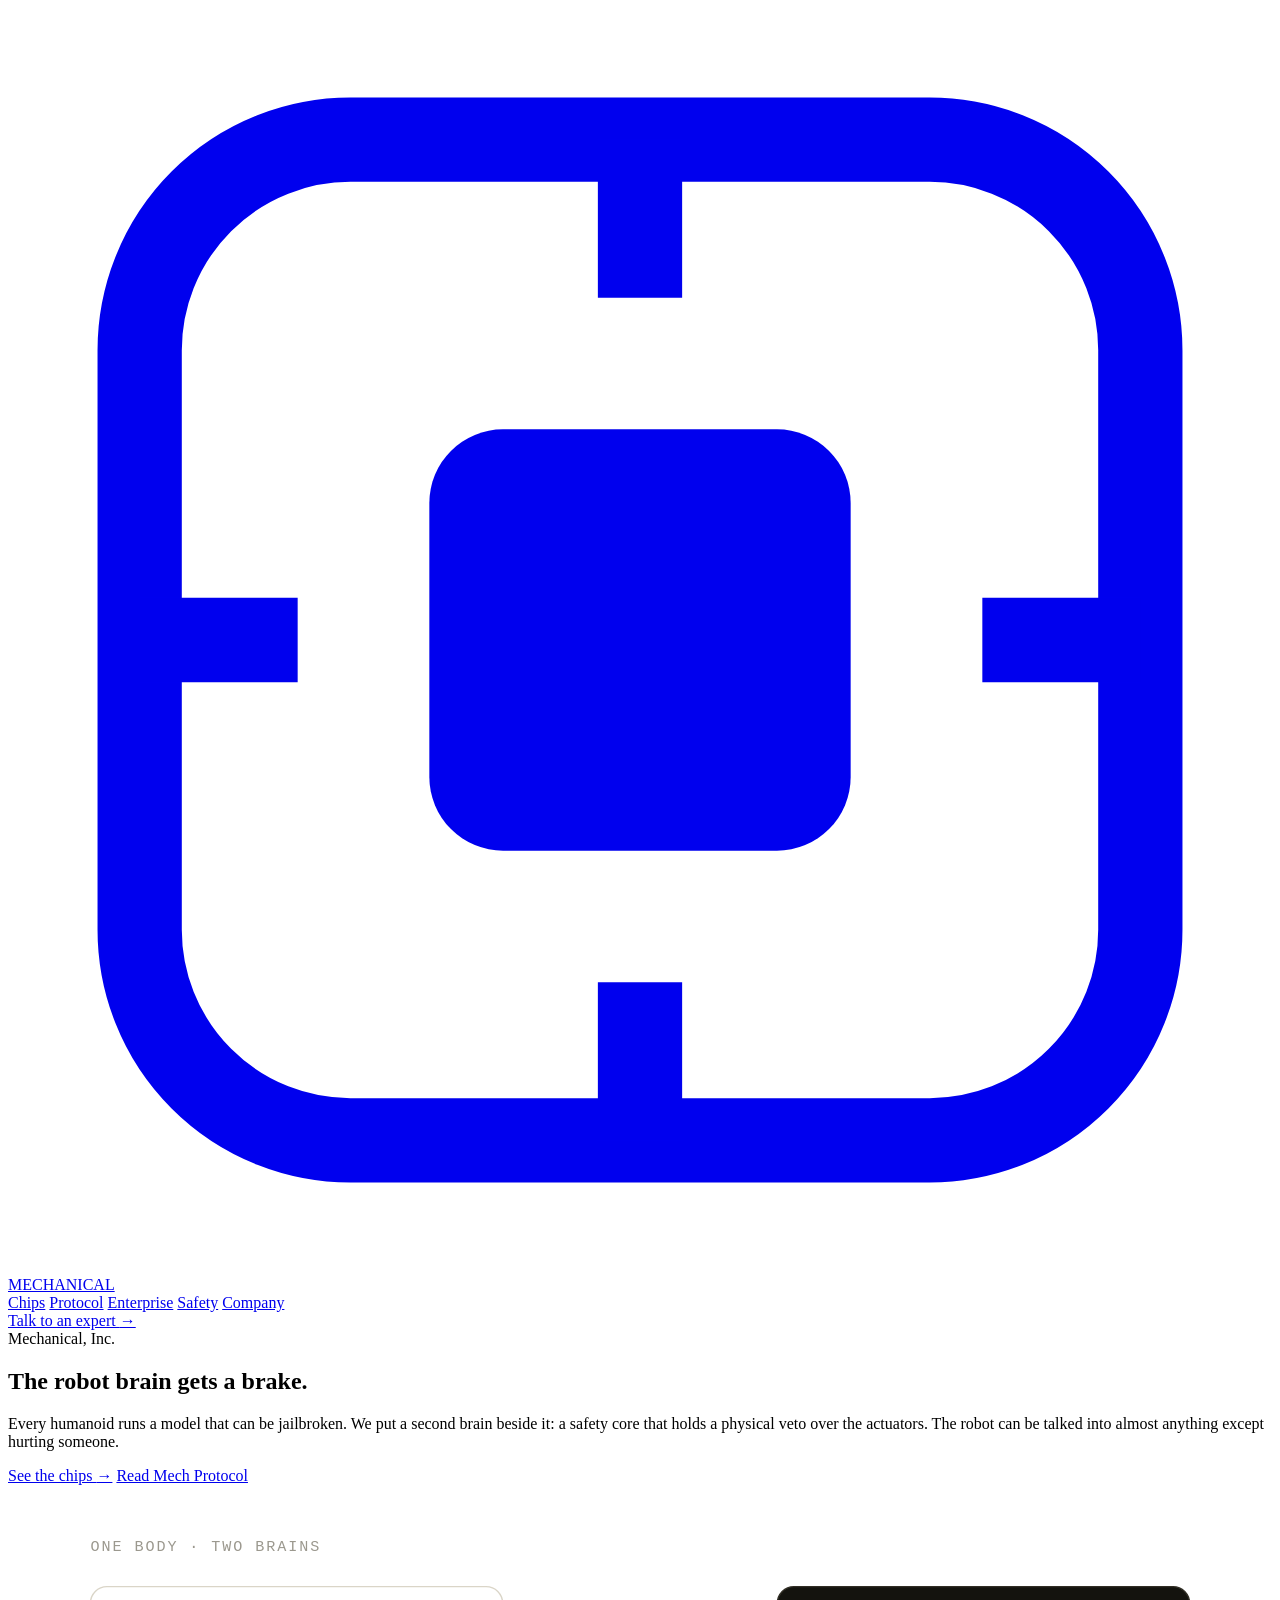
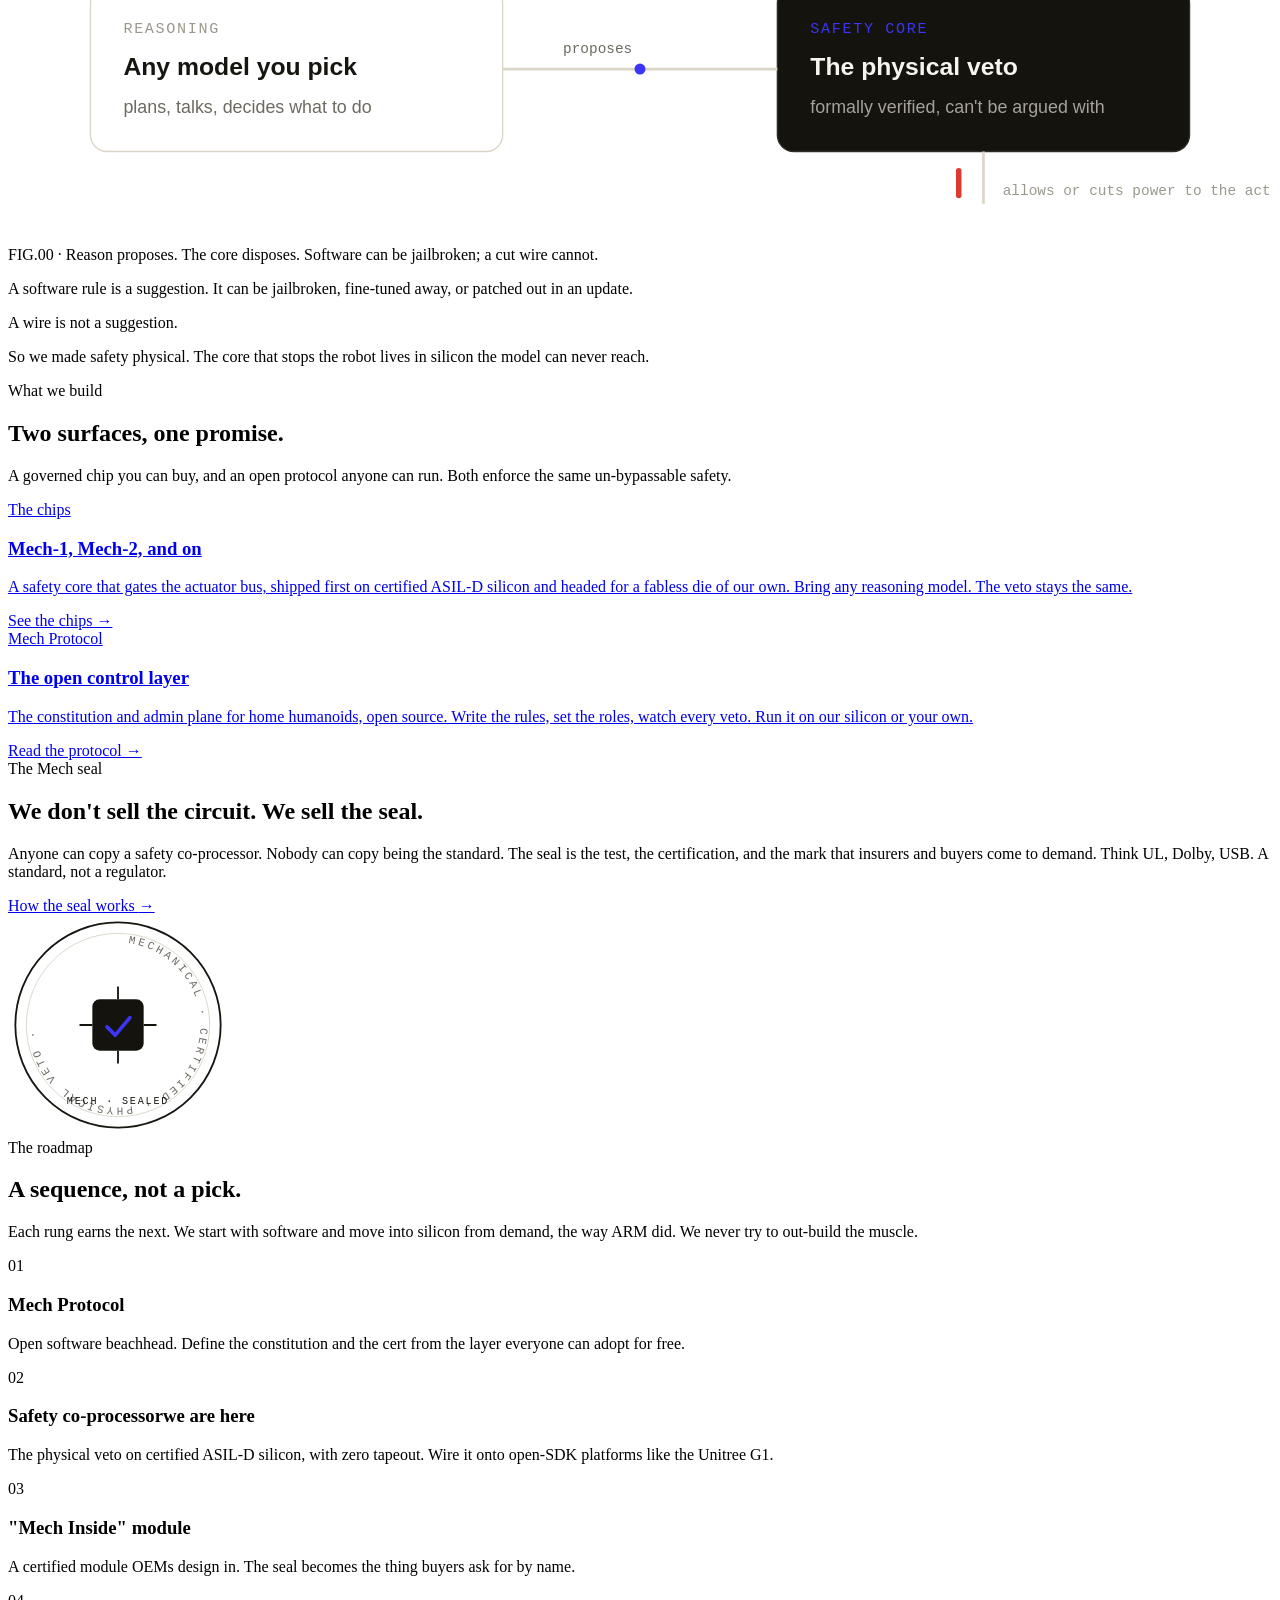
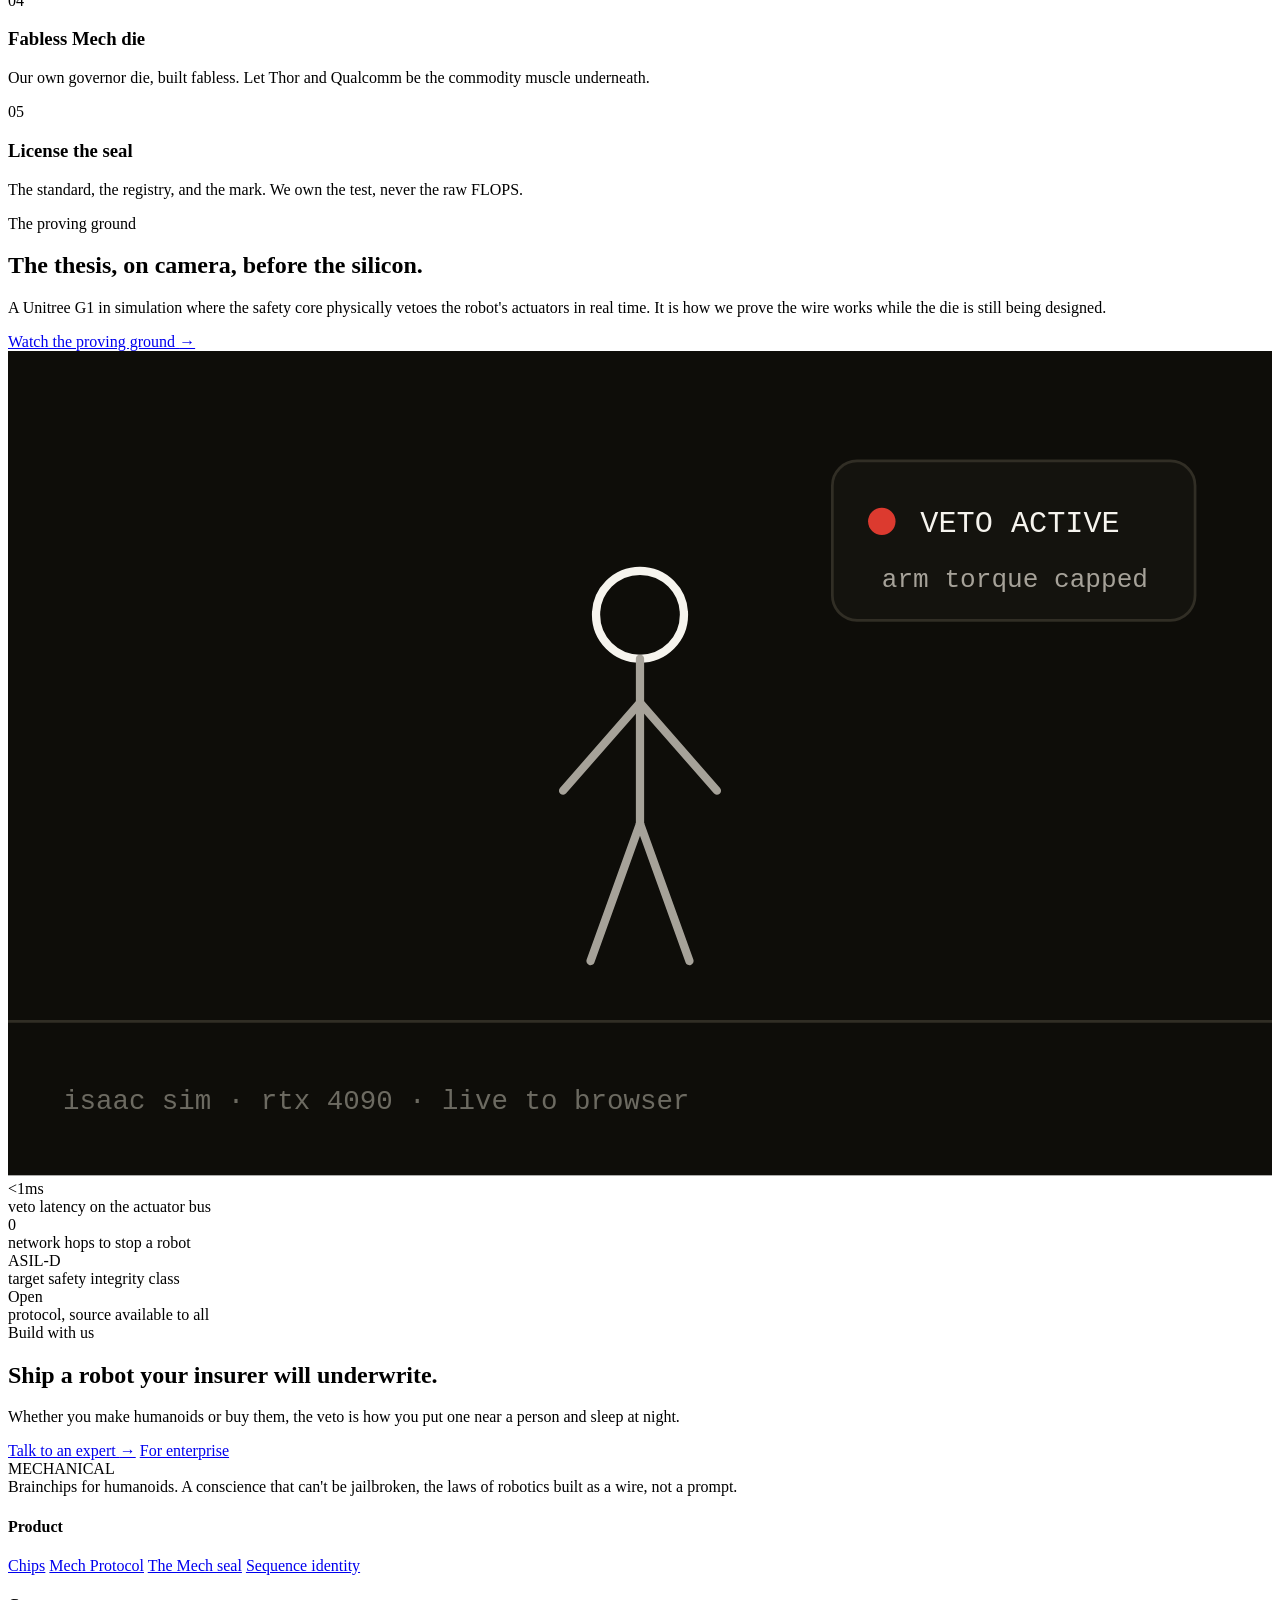
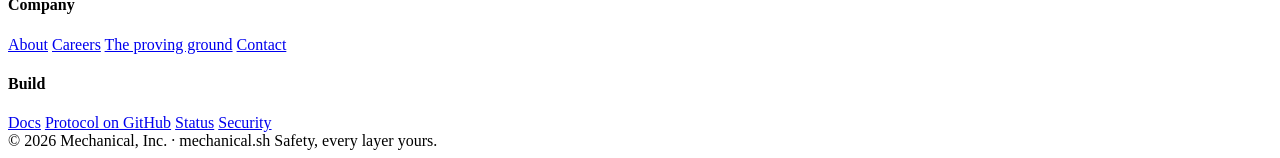
==== commit 5881404e: "site: full multi-page Mechanical site (home, chips, protocol, safety, company) Restructure the singl" ====
--- a/site/index.html
+++ b/site/index.html
@@ -3,15 +3,14 @@
 <head>
 <meta charset="utf-8" />
 <meta name="viewport" content="width=device-width, initial-scale=1" />
-<title>Mechanical — Enterprise</title>
-<meta name="description" content="Safety as a wire, not a prompt. A physical veto over your humanoids' actuators — deployable inside your boundary, auditable by design, certified to the Mech seal." />
+<title>Mechanical · A conscience for humanoids</title>
+<meta name="description" content="Mechanical builds brainchips for humanoids. A reasoning model you choose sits next to a safety core with a physical veto over the actuators. Safety built as a wire, not a prompt." />
 <link rel="preconnect" href="https://fonts.googleapis.com">
 <link rel="preconnect" href="https://fonts.gstatic.com" crossorigin>
-<link rel="stylesheet" href="style.css">
+<link rel="stylesheet" href="/style.css">
 </head>
 <body>
 
-<!-- ============================ HEADER ============================ -->
 <header id="hdr">
   <div class="wrap nav">
     <a class="brand" href="/">
@@ -23,503 +22,263 @@
       MECHANICAL
     </a>
     <nav class="navlinks">
-      <a href="#stack">Chips</a>
-      <a href="#protocol">Protocol</a>
-      <a href="#" aria-current="page">Enterprise</a>
-      <a href="#security">Safety</a>
-      <a href="#company">Company</a>
+      <a href="/chips/">Chips</a>
+      <a href="/protocol/">Protocol</a>
+      <a href="/enterprise/">Enterprise</a>
+      <a href="/safety/">Safety</a>
+      <a href="/company/">Company</a>
     </nav>
     <div class="nav-right">
-      <a class="btn btn-dark" href="#contact">Talk to an expert <span class="arw">&rarr;</span></a>
+      <a class="btn btn-dark" href="/enterprise/#contact">Talk to an expert <span class="arw">&rarr;</span></a>
     </div>
   </div>
 </header>
 
 <main>
-
-<!-- ============================ HERO ============================ -->
-<section class="hero">
-  <div class="wrap">
-    <span class="eyebrow">Mechanical for Enterprise</span>
-    <h1>Safety, every layer yours.</h1>
-    <p class="lede">A reasoning model you choose sits next to a safety core you cannot bypass. The core holds a physical veto over the actuators. Deploy it inside your own boundary, prove every action it stops, and ship robots your insurer will underwrite.</p>
-    <div class="btns">
-      <a class="btn btn-dark" href="#contact">Talk to an expert <span class="arw">&rarr;</span></a>
-      <a class="btn btn-ghost" href="#protocol">Read Mech Protocol</a>
-    </div>
-
-    <div class="hero-figure reveal">
-      <div class="frame frame-pad">
-        <!-- ORIGINAL animated "veto" diagram: reasoning -> safety core -> actuators -->
-        <svg class="veto-svg" viewBox="0 0 920 300" role="img" aria-label="A reasoning layer proposes an action; the safety core holds a physical veto over the actuators.">
-          <defs>
-            <linearGradient id="wire" x1="0" x2="1">
-              <stop offset="0" stop-color="#3B35F5" stop-opacity="0"/>
-              <stop offset="0.5" stop-color="#3B35F5"/>
-              <stop offset="1" stop-color="#3B35F5" stop-opacity="0"/>
-            </linearGradient>
-          </defs>
-
-          <!-- node: reasoning -->
-          <g>
-            <rect x="40" y="108" width="190" height="84" rx="10" fill="#fff" stroke="#DAD5C8"/>
-            <text x="62" y="140" font-family="JetBrains Mono, monospace" font-size="11" letter-spacing="1.4" fill="#9B988E">REASONING LAYER</text>
-            <text x="62" y="166" font-family="Inter, sans-serif" font-size="15" font-weight="700" fill="#16150F">Any model you pick</text>
-          </g>
-
-          <!-- wire 1 (reasoning -> core), animated dash = a proposed action flowing -->
-          <line x1="230" y1="150" x2="365" y2="150" stroke="#DAD5C8" stroke-width="2"/>
-          <line x1="230" y1="150" x2="365" y2="150" stroke="url(#wire)" stroke-width="2.4" class="flow-dash"/>
-          <text x="252" y="138" font-family="JetBrains Mono, monospace" font-size="10.5" fill="#6C6A61">proposes</text>
-
-          <!-- node: safety core -->
-          <g>
-            <rect x="365" y="96" width="190" height="108" rx="10" fill="#14130E" stroke="#312E25"/>
-            <text x="388" y="128" font-family="JetBrains Mono, monospace" font-size="11" letter-spacing="1.4" fill="#3B35F5">SAFETY CORE</text>
-            <text x="388" y="154" font-family="Inter, sans-serif" font-size="15" font-weight="700" fill="#F6F4EE">Physical veto</text>
-            <text x="388" y="178" font-family="JetBrains Mono, monospace" font-size="10.5" fill="#A6A299">formally verified</text>
-            <!-- the veto bar: drops across the output wire on a cycle -->
-            <rect x="556" y="120" width="4" height="60" rx="2" fill="#DC3A2F" class="veto-bar"/>
-          </g>
-
-          <!-- wire 2 (core -> actuators) -->
-          <line x1="555" y1="150" x2="690" y2="150" stroke="#DAD5C8" stroke-width="2"/>
-          <line x1="555" y1="150" x2="690" y2="150" stroke="url(#wire)" stroke-width="2.4" class="flow-dash" style="animation-delay:.5s"/>
-          <text x="576" y="138" font-family="JetBrains Mono, monospace" font-size="10.5" fill="#6C6A61">allows / cuts</text>
-
-          <!-- node: actuators -->
-          <g>
-            <rect x="690" y="108" width="190" height="84" rx="10" fill="#fff" stroke="#DAD5C8"/>
-            <text x="712" y="140" font-family="JetBrains Mono, monospace" font-size="11" letter-spacing="1.4" fill="#9B988E">ACTUATORS</text>
-            <text x="712" y="166" font-family="Inter, sans-serif" font-size="15" font-weight="700" fill="#16150F">Motors &amp; limbs</text>
-          </g>
-
-          <!-- ground rail -->
-          <circle cx="460" cy="232" r="3" fill="#3B35F5" class="pulse"/>
-          <text x="474" y="236" font-family="JetBrains Mono, monospace" font-size="10.5" fill="#9B988E">every decision logged, signed, exportable</text>
-        </svg>
-      </div>
-      <div class="cap">FIG.01 — The veto sits on the wire to the actuators. Software can be argued with. A cut wire cannot.</div>
-    </div>
-  </div>
-</section>
-
-<!-- ============================ FULL STACK (3-up) ============================ -->
-<section id="stack" class="tight">
-  <div class="wrap">
-    <div class="sec-head">
-      <span class="eyebrow">The stack</span>
-      <h2>The whole brain. Nothing rented.</h2>
-      <p class="sub">Three layers ship together and run where you run. Swap the thinking, never the safety.</p>
-    </div>
-    <div class="grid-3">
-      <div class="cell">
-        <div class="k">01 / Reasoning</div>
-        <h3>Bring your own model</h3>
-        <p>The thinking layer is yours to choose and replace — open weights, a frontier API, or your own fine-tune. Mechanical never locks you to a model.</p>
-        <ul><li>Model-agnostic</li><li>On-device or in-VPC</li><li>Hot-swappable</li></ul>
-      </div>
-      <div class="cell">
-        <div class="k">02 / Safety core</div>
-        <h3>The physical veto</h3>
-        <p>A formally-verified core that gates the actuator bus. It cannot be prompted, jailbroken, or talked out of a stop. Reason proposes; the core disposes.</p>
-        <ul><li>Hardware interlock</li><li>Deterministic</li><li>Independent of the model</li></ul>
-      </div>
-      <div class="cell">
-        <div class="k">03 / Mech Protocol</div>
-        <h3>Constitution &amp; admin plane</h3>
-        <p>The open-source control layer where you write the rules, set roles, and watch every veto. Define the constitution once and it holds across the fleet.</p>
-        <ul><li>Open source</li><li>Fleet-wide policy</li><li>Full audit trail</li></ul>
-      </div>
-    </div>
-  </div>
-</section>
-
-<!-- ============================ SOVEREIGNTY / DEPLOYMENT ============================ -->
-<section class="band-paper2">
-  <div class="wrap">
-    <div class="sec-head">
-      <span class="eyebrow">Sovereignty</span>
-      <h2>Don't rent judgment. Own the veto.</h2>
-      <p class="sub">Mechanical runs entirely inside your perimeter. No call home, no shared tenancy, no third party between your robot and its stop button. Pick the footprint that fits your security posture.</p>
-    </div>
-    <div class="deploy">
-      <div class="opt">
-        <div class="n">01</div>
-        <h3>On-prem core</h3>
-        <p>The full safety core on your own racks. Your network, your keys, your logs.</p>
-      </div>
-      <div class="opt">
-        <div class="n">02</div>
-        <h3>Air-gapped</h3>
-        <p>Zero egress. Policy, updates, and audit move on media you control.</p>
-      </div>
-      <div class="opt">
-        <div class="n">03</div>
-        <h3>"Mech Inside" module</h3>
-        <p>The certified safety module bolted onto the platform you already buy.</p>
-      </div>
-      <div class="opt">
-        <div class="n">04</div>
-        <h3>Bring your own silicon</h3>
-        <p>Run the veto on your certified ASIL-D board. We seal it, you host it.</p>
-      </div>
-    </div>
-  </div>
-</section>
-
-<!-- ============================ SECURITY / CAPABILITIES BAND ============================ -->
-<section id="security" class="band-dark">
-  <div class="wrap">
-    <div class="sec-head">
-      <span class="eyebrow">Built for the regulated edge</span>
-      <h2>Safety you can prove, not promise.</h2>
-      <p class="sub">Every guarantee maps to something you can hand an auditor, an insurer, or a regulator.</p>
-    </div>
-    <div class="caps">
-      <div class="cap-item"><span class="dot" style="background:var(--ok)"></span><div><h3>ASIL-D target silicon</h3><p>The veto runs on automotive-grade safety silicon — the same integrity class as a brake controller.</p></div></div>
-      <div class="cap-item"><span class="dot" style="background:var(--info)"></span><div><h3>Formally-verified core</h3><p>The stop path is proven, not just tested. Math says it halts; we show the proof.</p></div></div>
-      <div class="cap-item"><span class="dot" style="background:var(--accent)"></span><div><h3>Air-gap deployable</h3><p>Runs with zero outbound network. Nothing about your robots leaves your walls.</p></div></div>
-      <div class="cap-item"><span class="dot" style="background:var(--warn)"></span><div><h3>Tamper-evident seal</h3><p>Open the box or reflash the core and the Mech seal voids. Buyers can verify it.</p></div></div>
-      <div class="cap-item"><span class="dot" style="background:var(--info)"></span><div><h3>On-device by default</h3><p>Decisions and vetoes happen locally, in real time, with no cloud round-trip.</p></div></div>
-      <div class="cap-item"><span class="dot" style="background:var(--ok)"></span><div><h3>Auditable by design</h3><p>Every proposed action and every veto is logged, signed, and exportable to your SIEM.</p></div></div>
-    </div>
-  </div>
-</section>
-
-<!-- ============================ CONSOLE / AUDITABILITY (split + mock) ============================ -->
-<section>
-  <div class="wrap">
-    <div class="split">
-      <div class="col-text">
-        <span class="eyebrow">The admin plane</span>
-        <h2>Every action. Vetoed, logged, exportable.</h2>
-        <p class="sub">The Mech console is the single pane for a fleet of humanoids — what each one proposed, what the core allowed, and what it stopped. Replay any second. Export the whole trail.</p>
-        <ul class="feature-list">
-          <li><span class="ic">[V]</span><div><h4>Veto log</h4><p>Action-by-action timeline of every stop, with the rule that fired and the state at the moment.</p></div></li>
-          <li><span class="ic">[S]</span><div><h4>Sandboxed actuation</h4><p>Each motion plan runs in an isolated envelope. A fault in one limb can't reach the rest.</p></div></li>
-          <li><span class="ic">[K]</span><div><h4>Sealed identity</h4><p>Every robot carries a Sequence — a hardware-rooted identity that signs its own logs.</p></div></li>
-        </ul>
-      </div>
-      <div class="col-mock">
-        <div class="frame">
-          <!-- ORIGINAL console mockup -->
-          <svg viewBox="0 0 520 360" width="100%" role="img" aria-label="Mech admin console showing a fleet, live vetoes, and an exportable audit trail.">
-            <rect width="520" height="360" fill="#14130E"/>
-            <!-- titlebar -->
-            <rect width="520" height="40" fill="#1E1C16"/>
-            <circle cx="20" cy="20" r="4" fill="#DC3A2F"/><circle cx="36" cy="20" r="4" fill="#E08600"/><circle cx="52" cy="20" r="4" fill="#1F9D57"/>
-            <text x="74" y="24" font-family="JetBrains Mono, monospace" font-size="11" fill="#A6A299">mech://fleet/console</text>
-            <!-- sidebar -->
-            <rect x="0" y="40" width="128" height="320" fill="#191711"/>
-            <text x="18" y="72" font-family="JetBrains Mono, monospace" font-size="10" letter-spacing="1" fill="#6C6A61">FLEET · 312 UNITS</text>
-            <rect x="12" y="84" width="104" height="26" rx="5" fill="#26231b"/>
-            <text x="22" y="101" font-family="Inter, sans-serif" font-size="11" fill="#F6F4EE">Overview</text>
-            <text x="22" y="134" font-family="Inter, sans-serif" font-size="11" fill="#A6A299">Veto log</text>
-            <text x="22" y="160" font-family="Inter, sans-serif" font-size="11" fill="#A6A299">Policy</text>
-            <text x="22" y="186" font-family="Inter, sans-serif" font-size="11" fill="#A6A299">Roles</text>
-            <text x="22" y="212" font-family="Inter, sans-serif" font-size="11" fill="#A6A299">Export</text>
-            <!-- main: stat tiles -->
-            <g font-family="JetBrains Mono, monospace">
-              <rect x="146" y="58" width="112" height="64" rx="8" fill="#1E1C16" stroke="#312E25"/>
-              <text x="160" y="82" font-size="9.5" fill="#6C6A61">VETOES · 24H</text>
-              <text x="160" y="108" font-family="Inter, sans-serif" font-size="22" font-weight="800" fill="#F6F4EE">1,408</text>
-              <rect x="270" y="58" width="112" height="64" rx="8" fill="#1E1C16" stroke="#312E25"/>
-              <text x="284" y="82" font-size="9.5" fill="#6C6A61">UPTIME</text>
-              <text x="284" y="108" font-family="Inter, sans-serif" font-size="22" font-weight="800" fill="#1F9D57">99.99%</text>
-              <rect x="394" y="58" width="112" height="64" rx="8" fill="#1E1C16" stroke="#312E25"/>
-              <text x="408" y="82" font-size="9.5" fill="#6C6A61">DRIFT</text>
-              <text x="408" y="108" font-family="Inter, sans-serif" font-size="22" font-weight="800" fill="#F6F4EE">0</text>
-            </g>
-            <!-- veto log rows -->
-            <text x="146" y="150" font-family="JetBrains Mono, monospace" font-size="9.5" letter-spacing="1" fill="#6C6A61">LIVE VETO LOG</text>
-            <g font-family="JetBrains Mono, monospace" font-size="10">
-              <rect x="146" y="160" width="360" height="30" rx="5" fill="#1E1C16"/>
-              <circle cx="160" cy="175" r="3.5" fill="#DC3A2F"/>
-              <text x="174" y="179" fill="#F6F4EE">G1-0142  force &gt; limit near operator</text>
-              <text x="430" y="179" fill="#6C6A61">12:04:31</text>
-
-              <rect x="146" y="194" width="360" height="30" rx="5" fill="#191711"/>
-              <circle cx="160" cy="209" r="3.5" fill="#E08600"/>
-              <text x="174" y="213" fill="#F6F4EE">G1-0067  out-of-bounds reach</text>
-              <text x="430" y="213" fill="#6C6A61">12:04:29</text>
-
-              <rect x="146" y="228" width="360" height="30" rx="5" fill="#1E1C16"/>
-              <circle cx="160" cy="243" r="3.5" fill="#DC3A2F"/>
-              <text x="174" y="247" fill="#F6F4EE">G1-0291  speed cap in human zone</text>
-              <text x="430" y="247" fill="#6C6A61">12:04:27</text>
-
-              <rect x="146" y="262" width="360" height="30" rx="5" fill="#191711"/>
-              <circle cx="160" cy="277" r="3.5" fill="#1F9D57"/>
-              <text x="174" y="281" fill="#A6A299">G1-0010  plan allowed</text>
-              <text x="430" y="281" fill="#6C6A61">12:04:25</text>
-            </g>
-            <!-- export footer -->
-            <rect x="146" y="306" width="360" height="34" rx="7" fill="#26231b" stroke="#312E25"/>
-            <text x="162" y="327" font-family="JetBrains Mono, monospace" font-size="10" fill="#A6A299">→ stream to Splunk · S3 · syslog</text>
-            <text x="430" y="327" font-family="JetBrains Mono, monospace" font-size="10" fill="#3B35F5">EXPORT</text>
+  <!-- HERO -->
+  <section class="hero">
+    <div class="wrap">
+      <span class="eyebrow">Mechanical, Inc.</span>
+      <h1>The robot brain gets a brake.</h1>
+      <p class="lede">Every humanoid runs a model that can be jailbroken. We put a second brain beside it: a safety core that holds a physical veto over the actuators. The robot can be talked into almost anything except hurting someone.</p>
+      <div class="btns">
+        <a class="btn btn-dark" href="/chips/">See the chips <span class="arw">&rarr;</span></a>
+        <a class="btn btn-ghost" href="/protocol/">Read Mech Protocol</a>
+      </div>
+
+      <div class="hero-figure reveal">
+        <div class="frame frame-pad">
+          <svg class="veto-svg" viewBox="0 0 920 260" role="img" aria-label="Two brains: a reasoning model and a safety core. The safety core holds the veto over the actuators.">
+            <defs>
+              <linearGradient id="w2" x1="0" x2="1">
+                <stop offset="0" stop-color="#3B35F5" stop-opacity="0"/>
+                <stop offset="0.5" stop-color="#3B35F5"/>
+                <stop offset="1" stop-color="#3B35F5" stop-opacity="0"/>
+              </linearGradient>
+            </defs>
+            <text x="60" y="48" font-family="JetBrains Mono, monospace" font-size="11" letter-spacing="1.4" fill="#9B988E">ONE BODY · TWO BRAINS</text>
+
+            <!-- reasoning brain -->
+            <rect x="60" y="74" width="300" height="120" rx="12" fill="#fff" stroke="#DAD5C8"/>
+            <text x="84" y="108" font-family="JetBrains Mono, monospace" font-size="11" letter-spacing="1.2" fill="#9B988E">REASONING</text>
+            <text x="84" y="138" font-family="Inter, sans-serif" font-size="18" font-weight="700" fill="#16150F">Any model you pick</text>
+            <text x="84" y="166" font-family="Inter, sans-serif" font-size="13" fill="#6C6A61">plans, talks, decides what to do</text>
+
+            <!-- safety core -->
+            <rect x="560" y="74" width="300" height="120" rx="12" fill="#14130E" stroke="#312E25"/>
+            <text x="584" y="108" font-family="JetBrains Mono, monospace" font-size="11" letter-spacing="1.2" fill="#3B35F5">SAFETY CORE</text>
+            <text x="584" y="138" font-family="Inter, sans-serif" font-size="18" font-weight="700" fill="#F6F4EE">The physical veto</text>
+            <text x="584" y="166" font-family="Inter, sans-serif" font-size="13" fill="#A6A299">formally verified, can't be argued with</text>
+
+            <!-- wire between -->
+            <line x1="360" y1="134" x2="560" y2="134" stroke="#DAD5C8" stroke-width="2"/>
+            <line x1="360" y1="134" x2="560" y2="134" stroke="url(#w2)" stroke-width="2.6" class="flow-dash"/>
+            <circle cx="460" cy="134" r="4" fill="#3B35F5" class="pulse"/>
+            <text x="404" y="122" font-family="JetBrains Mono, monospace" font-size="10.5" fill="#6C6A61">proposes</text>
+
+            <!-- down to actuators -->
+            <line x1="710" y1="194" x2="710" y2="232" stroke="#DAD5C8" stroke-width="2"/>
+            <rect x="690" y="206" width="4" height="22" rx="2" fill="#DC3A2F" class="veto-bar"/>
+            <text x="724" y="226" font-family="JetBrains Mono, monospace" font-size="10.5" fill="#9B988E">allows or cuts power to the actuators</text>
           </svg>
         </div>
-        <div class="cap">FIG.02 — Mech console. Live vetoes across the fleet, signed and SIEM-ready.</div>
-      </div>
-    </div>
-  </div>
-</section>
-
-<!-- ============================ TRACEABILITY (3-up) ============================ -->
-<section id="protocol" class="band-paper2 tight">
-  <div class="wrap">
-    <div class="sec-head">
-      <span class="eyebrow">Traceability</span>
-      <h2>Nothing the robot does is off the record.</h2>
-    </div>
-    <div class="grid-3">
-      <div class="cell">
-        <div class="k">Veto log</div>
-        <h3>Signed, append-only</h3>
-        <p>Every proposed action and every stop is written to a tamper-evident log on the robot's own sealed identity, then mirrored to your store.</p>
-      </div>
-      <div class="cell">
-        <div class="k">Sandboxed</div>
-        <h3>Isolated actuation</h3>
-        <p>Motion plans execute in bounded envelopes with hard limits on force, speed, and reach. The core enforces the envelope, not the model.</p>
-      </div>
-      <div class="cell">
-        <div class="k">Secrets &amp; redaction</div>
-        <h3>Encrypted vault</h3>
-        <p>Keys, model weights, and operator data sit in an encrypted vault. Logs redact PII before they ever leave the device.</p>
-      </div>
-    </div>
-  </div>
-</section>
-
-<!-- ============================ RETENTION + SIEM (split) ============================ -->
-<section>
-  <div class="wrap">
-    <div class="split rev">
-      <div class="col-text">
-        <span class="eyebrow">Retention &amp; SIEM</span>
-        <h2>Keep what you must. Stream the rest.</h2>
-        <p class="sub">Set retention windows per fleet and forward the live trail to the tools your security team already runs. Configure it once in policy; it applies everywhere.</p>
-        <ul class="feature-list">
-          <li><span class="ic">[30]</span><div><h4>Hot · 30 days</h4><p>Full-fidelity, instantly replayable vetoes for active operations.</p></div></li>
-          <li><span class="ic">[1y]</span><div><h4>Warm · 1 year</h4><p>Queryable history for incident review and compliance reporting.</p></div></li>
-          <li><span class="ic">[7y]</span><div><h4>Cold · 7 years</h4><p>Sealed archive for liability and regulatory retention windows.</p></div></li>
-        </ul>
-      </div>
-      <div class="col-mock">
-        <div class="frame frame-pad">
-          <svg viewBox="0 0 460 300" width="100%" role="img" aria-label="Retention and SIEM configuration panel.">
-            <rect width="460" height="300" fill="#fff"/>
-            <text x="0" y="22" font-family="JetBrains Mono, monospace" font-size="11" letter-spacing="1" fill="#9B988E">policy / retention.yaml</text>
-            <g font-family="JetBrains Mono, monospace" font-size="12.5">
-              <text x="0" y="58" fill="#6C6A61">hot:   </text><text x="86" y="58" fill="#16150F">30d</text><text x="150" y="58" fill="#1F9D57">online</text>
-              <text x="0" y="84" fill="#6C6A61">warm:  </text><text x="86" y="84" fill="#16150F">365d</text><text x="150" y="84" fill="#1F9D57">queryable</text>
-              <text x="0" y="110" fill="#6C6A61">cold:  </text><text x="86" y="110" fill="#16150F">7y</text><text x="150" y="110" fill="#9B988E">sealed</text>
-            </g>
-            <line x1="0" y1="134" x2="460" y2="134" stroke="#E6E2D8"/>
-            <text x="0" y="162" font-family="JetBrains Mono, monospace" font-size="11" letter-spacing="1" fill="#9B988E">forward_to:</text>
-            <g font-family="Inter, sans-serif" font-size="13" font-weight="600" fill="#16150F">
-              <rect x="0" y="176" width="120" height="34" rx="8" fill="#F4F2EC" stroke="#DAD5C8"/><text x="18" y="198">Splunk</text>
-              <rect x="132" y="176" width="120" height="34" rx="8" fill="#F4F2EC" stroke="#DAD5C8"/><text x="150" y="198">Datadog</text>
-              <rect x="264" y="176" width="120" height="34" rx="8" fill="#F4F2EC" stroke="#DAD5C8"/><text x="282" y="198">syslog</text>
-            </g>
-            <rect x="0" y="232" width="460" height="44" rx="9" fill="#14130E"/>
-            <text x="18" y="259" font-family="JetBrains Mono, monospace" font-size="11.5" fill="#A6A299">status:</text>
-            <text x="84" y="259" font-family="JetBrains Mono, monospace" font-size="11.5" fill="#1F9D57">● streaming · 312 units · 0 dropped</text>
-          </svg>
-        </div>
-      </div>
-    </div>
-  </div>
-</section>
-
-<!-- ============================ RBAC (split) ============================ -->
-<section class="band-paper2">
-  <div class="wrap">
-    <div class="split">
-      <div class="col-text">
-        <span class="eyebrow">Access control</span>
-        <h2>Fine-grained roles. Real separation of duties.</h2>
-        <p class="sub">Who can change the constitution is not who can operate the fleet. Role-based access maps to your org, with every privileged change logged and reversible.</p>
-        <ul class="feature-list">
-          <li><span class="ic">[A]</span><div><h4>Administrators</h4><p>Write policy and the constitution. Cannot silently weaken a safety rule — every change is recorded.</p></div></li>
-          <li><span class="ic">[O]</span><div><h4>Operators</h4><p>Run, pause, and teleop within the envelope the policy allows. No access to the veto rules.</p></div></li>
-          <li><span class="ic">[R]</span><div><h4>Auditors</h4><p>Read-only across the full trail. Export, replay, and report — touch nothing.</p></div></li>
-        </ul>
-      </div>
-      <div class="col-mock">
-        <div class="frame frame-pad">
-          <svg viewBox="0 0 460 300" width="100%" role="img" aria-label="Role-based access control permission matrix.">
-            <rect width="460" height="300" fill="#fff"/>
-            <text x="0" y="22" font-family="JetBrains Mono, monospace" font-size="11" letter-spacing="1" fill="#9B988E">permission matrix</text>
-            <g font-family="Inter, sans-serif" font-size="11" font-weight="600" fill="#6C6A61">
-              <text x="250" y="56">Admin</text><text x="318" y="56">Oper.</text><text x="386" y="56">Audit</text>
-            </g>
-            <g font-family="Inter, sans-serif" font-size="12.5" fill="#16150F">
-              <text x="0" y="92">Edit constitution</text>
-              <text x="0" y="128">Set roles</text>
-              <text x="0" y="164">Operate fleet</text>
-              <text x="0" y="200">Override (2-key)</text>
-              <text x="0" y="236">Read veto log</text>
-              <text x="0" y="272">Export audit</text>
-            </g>
-            <!-- check / dash marks -->
-            <g font-family="JetBrains Mono, monospace" font-size="14" font-weight="700">
-              <!-- admin col x~258, oper x~326, audit x~394 -->
-              <text x="258" y="92" fill="#1F9D57">✓</text><text x="326" y="92" fill="#DAD5C8">—</text><text x="394" y="92" fill="#DAD5C8">—</text>
-              <text x="258" y="128" fill="#1F9D57">✓</text><text x="326" y="128" fill="#DAD5C8">—</text><text x="394" y="128" fill="#DAD5C8">—</text>
-              <text x="258" y="164" fill="#DAD5C8">—</text><text x="326" y="164" fill="#1F9D57">✓</text><text x="394" y="164" fill="#DAD5C8">—</text>
-              <text x="258" y="200" fill="#E08600">½</text><text x="326" y="200" fill="#E08600">½</text><text x="394" y="200" fill="#DAD5C8">—</text>
-              <text x="258" y="236" fill="#1F9D57">✓</text><text x="326" y="236" fill="#1F9D57">✓</text><text x="394" y="236" fill="#1F9D57">✓</text>
-              <text x="258" y="272" fill="#1F9D57">✓</text><text x="326" y="272" fill="#DAD5C8">—</text><text x="394" y="272" fill="#1F9D57">✓</text>
-            </g>
-            <line x1="0" y1="64" x2="460" y2="64" stroke="#E6E2D8"/>
-            <text x="0" y="296" font-family="JetBrains Mono, monospace" font-size="10" fill="#9B988E">½ = requires two-key approval</text>
-          </svg>
-        </div>
-      </div>
-    </div>
-  </div>
-</section>
-
-<!-- ============================ ADMIN RULES (center + mock) ============================ -->
-<section>
-  <div class="wrap">
-    <div class="sec-head">
-      <span class="eyebrow">The constitution</span>
-      <h2>Set the rules once. They hold everywhere.</h2>
-      <p class="sub">The constitution is plain, reviewable policy — force and speed caps, exclusion zones, allowed MCP tools, step limits. Sign it, push it, and every unit in the fleet inherits the same un-bypassable law.</p>
-    </div>
-    <div class="frame frame-pad reveal" style="margin-top:40px">
-      <svg viewBox="0 0 920 220" width="100%" role="img" aria-label="A constitution policy file applied across the fleet.">
-        <rect width="920" height="220" fill="#fff"/>
-        <g font-family="JetBrains Mono, monospace" font-size="13">
-          <text x="0" y="34" fill="#9B988E"># mech.constitution — signed by 2 admins · v14</text>
-          <text x="0" y="66" fill="#3B35F5">law</text><text x="46" y="66" fill="#16150F">: never apply force &gt; 40N within 1.5m of a person</text>
-          <text x="0" y="92" fill="#3B35F5">law</text><text x="46" y="92" fill="#16150F">: hard-stop on loss of human-presence signal</text>
-          <text x="0" y="118" fill="#3B35F5">zone</text><text x="52" y="118" fill="#16150F">: exclude [stairwell, charging-bay] for all gaits</text>
-          <text x="0" y="144" fill="#3B35F5">tools</text><text x="58" y="144" fill="#16150F">: allow [navigate, grasp]  deny [network, firmware]</text>
-          <text x="0" y="170" fill="#3B35F5">limit</text><text x="58" y="170" fill="#16150F">: max 200 actuation steps per plan, then re-plan</text>
-        </g>
-        <rect x="0" y="190" width="920" height="2" fill="#E6E2D8"/>
-        <text x="0" y="214" font-family="JetBrains Mono, monospace" font-size="11.5" fill="#1F9D57">● applied to 312 / 312 units · drift 0 · last push 3m ago</text>
-      </svg>
-    </div>
-  </div>
-</section>
-
-<!-- ============================ PROOF / MARQUEE ============================ -->
-<div class="proof">
-  <div class="wrap">
-    <div class="lab">Built for the platforms shipping into homes and plants</div>
-    <div class="marquee">
-      <div class="track">
-        <span>Unitree G1</span><span>·</span><span>Humanoid OEMs</span><span>·</span><span>Industrial inspection</span><span>·</span><span>Eldercare</span><span>·</span><span>Logistics</span><span>·</span><span>Insurers</span><span>·</span>
-        <span>Unitree G1</span><span>·</span><span>Humanoid OEMs</span><span>·</span><span>Industrial inspection</span><span>·</span><span>Eldercare</span><span>·</span><span>Logistics</span><span>·</span><span>Insurers</span><span>·</span>
-      </div>
-    </div>
-  </div>
-</div>
-
-<!-- ============================ EMBEDDED ENGINEERS (FDRE) ============================ -->
-<section class="band-dark">
-  <div class="wrap">
-    <div class="sec-head">
-      <span class="eyebrow">Forward-deployed</span>
-      <h2>Outcomes, not chips. Inside your boundary.</h2>
-      <p class="sub">Our safety engineers embed with your team to take a platform from "moves" to "certified." We leave behind a sealed system and the proof to underwrite it.</p>
-    </div>
-    <div class="steps">
-      <div class="step"><div class="num">01</div><h3>Assess</h3><p>Map your platform, hazards, and the envelope the robot must never leave.</p><div class="out">→ hazard model</div></div>
-      <div class="step"><div class="num">02</div><h3>Integrate</h3><p>Wire the safety core onto the actuator bus and bring up the admin plane.</p><div class="out">→ physical veto live</div></div>
-      <div class="step"><div class="num">03</div><h3>Certify</h3><p>Run the test suite, capture the proofs, and issue the Mech seal.</p><div class="out">→ sealed &amp; signed</div></div>
-      <div class="step"><div class="num">04</div><h3>Operate</h3><p>Hand over the console, train the roles, and stay on for fleet growth.</p><div class="out">→ underwritable fleet</div></div>
-    </div>
-  </div>
-</section>
-
-<!-- ============================ COMPARISON ============================ -->
-<section id="company">
-  <div class="wrap">
-    <div class="sec-head">
-      <span class="eyebrow">Why Mechanical</span>
-      <h2>A prompt asks nicely. A wire decides.</h2>
-    </div>
-    <div class="compare">
-      <div class="comp old">
-        <div class="tag">Software-only safety</div>
-        <h3>Guardrails in the model</h3>
-        <ul>
-          <li><span class="m">✕</span> Lives in the same model that can be jailbroken</li>
-          <li><span class="m">✕</span> A clever prompt or bad update can switch it off</li>
-          <li><span class="m">✕</span> "Trust us" — no proof an auditor can hold</li>
-          <li><span class="m">✕</span> Vendor ships it, then support ends</li>
-        </ul>
-      </div>
-      <div class="comp new">
-        <div class="tag">Mechanical</div>
-        <h3>A physical veto</h3>
-        <ul>
-          <li><span class="m">✓</span> Independent core the model cannot reach</li>
-          <li><span class="m">✓</span> Formally verified — math says it stops</li>
-          <li><span class="m">✓</span> Signed, exportable proof for every action</li>
-          <li><span class="m">✓</span> Certified to the Mech seal, maintained for the fleet's life</li>
-        </ul>
-      </div>
-    </div>
-    <div class="stats" style="margin-top:64px">
-      <div class="stat"><div class="n">&lt;1ms</div><div class="l">veto latency on the actuator bus</div></div>
-      <div class="stat"><div class="n">0</div><div class="l">network hops to stop a robot</div></div>
-      <div class="stat"><div class="n">100%</div><div class="l">of actions logged and signed</div></div>
-      <div class="stat"><div class="n">ASIL-D</div><div class="l">target integrity class</div></div>
-    </div>
-  </div>
-</section>
-
-<!-- ============================ CTA BAND ============================ -->
-<section id="contact" class="band-paper2 cta-band">
-  <div class="wrap">
-    <span class="eyebrow">Get started</span>
-    <h2>Put the veto on your robots.</h2>
-    <p class="sub">Tell us what you're building. A safety engineer will walk you through deployment, certification, and what it takes to earn the Mech seal.</p>
-    <div class="btns">
-      <a class="btn btn-dark" href="mailto:enterprise@mechanical.sh">Talk to an expert <span class="arw">&rarr;</span></a>
-      <a class="btn btn-ghost" href="#protocol">Read Mech Protocol</a>
-    </div>
-  </div>
-</section>
-
+        <div class="cap">FIG.00 · Reason proposes. The core disposes. Software can be jailbroken; a cut wire cannot.</div>
+      </div>
+    </div>
+  </section>
+
+  <!-- MANIFESTO -->
+  <section class="band-dark manifesto">
+    <div class="wrap">
+      <p class="line">A software rule is a suggestion. It can be jailbroken, fine-tuned away, or patched out in an update.</p>
+      <p class="line mute">A wire is not a suggestion.</p>
+      <p class="line">So we made safety physical. The core that stops the robot lives in silicon the model can never reach.</p>
+    </div>
+  </section>
+
+  <!-- TWO SURFACES -->
+  <section>
+    <div class="wrap">
+      <div class="sec-head">
+        <span class="eyebrow">What we build</span>
+        <h2>Two surfaces, one promise.</h2>
+        <p class="sub">A governed chip you can buy, and an open protocol anyone can run. Both enforce the same un-bypassable safety.</p>
+      </div>
+      <div class="grid-2">
+        <a class="surface" href="/chips/">
+          <div class="k">The chips</div>
+          <h3>Mech-1, Mech-2, and on</h3>
+          <p>A safety core that gates the actuator bus, shipped first on certified ASIL-D silicon and headed for a fabless die of our own. Bring any reasoning model. The veto stays the same.</p>
+          <div class="go">See the chips &rarr;</div>
+        </a>
+        <a class="surface" href="/protocol/">
+          <div class="k">Mech Protocol</div>
+          <h3>The open control layer</h3>
+          <p>The constitution and admin plane for home humanoids, open source. Write the rules, set the roles, watch every veto. Run it on our silicon or your own.</p>
+          <div class="go">Read the protocol &rarr;</div>
+        </a>
+      </div>
+    </div>
+  </section>
+
+  <!-- THE SEAL -->
+  <section class="band-paper2">
+    <div class="wrap">
+      <div class="split">
+        <div class="col-text">
+          <span class="eyebrow">The Mech seal</span>
+          <h2>We don't sell the circuit. We sell the seal.</h2>
+          <p class="sub">Anyone can copy a safety co-processor. Nobody can copy being the standard. The seal is the test, the certification, and the mark that insurers and buyers come to demand. Think UL, Dolby, USB. A standard, not a regulator.</p>
+          <div class="btns"><a class="btn btn-dark" href="/safety/">How the seal works <span class="arw">&rarr;</span></a></div>
+        </div>
+        <div class="col-mock">
+          <div class="seal-wrap">
+            <svg viewBox="0 0 240 240" width="220" role="img" aria-label="The Mech seal, a certification mark.">
+              <circle cx="120" cy="120" r="112" fill="#fff" stroke="#16150F" stroke-width="2"/>
+              <circle cx="120" cy="120" r="100" fill="none" stroke="#DAD5C8" stroke-width="1"/>
+              <path id="arc" d="M120,30 a90,90 0 1,1 -0.1,0" fill="none"/>
+              <text font-family="JetBrains Mono, monospace" font-size="12" letter-spacing="3" fill="#6C6A61">
+                <textPath href="#arc" startOffset="2%">MECHANICAL · CERTIFIED · PHYSICAL VETO · </textPath>
+              </text>
+              <rect x="92" y="92" width="56" height="56" rx="8" fill="#14130E"/>
+              <path d="M120 92v-14M120 162v-14M92 120H78M162 120h-14" stroke="#14130E" stroke-width="2"/>
+              <path d="M108 122l9 9 16-19" stroke="#3B35F5" stroke-width="4" fill="none" stroke-linecap="round" stroke-linejoin="round"/>
+              <text x="120" y="206" text-anchor="middle" font-family="JetBrains Mono, monospace" font-size="11" letter-spacing="2" fill="#16150F">MECH · SEALED</text>
+            </svg>
+          </div>
+        </div>
+      </div>
+    </div>
+  </section>
+
+  <!-- ROADMAP -->
+  <section>
+    <div class="wrap">
+      <div class="sec-head">
+        <span class="eyebrow">The roadmap</span>
+        <h2>A sequence, not a pick.</h2>
+        <p class="sub">Each rung earns the next. We start with software and move into silicon from demand, the way ARM did. We never try to out-build the muscle.</p>
+      </div>
+      <div class="seq">
+        <div class="rung">
+          <div class="rn">01</div>
+          <h3>Mech Protocol</h3>
+          <p>Open software beachhead. Define the constitution and the cert from the layer everyone can adopt for free.</p>
+        </div>
+        <div class="rung now">
+          <div class="rn">02</div>
+          <h3>Safety co-processor<span class="now-tag">we are here</span></h3>
+          <p>The physical veto on certified ASIL-D silicon, with zero tapeout. Wire it onto open-SDK platforms like the Unitree G1.</p>
+        </div>
+        <div class="rung">
+          <div class="rn">03</div>
+          <h3>"Mech Inside" module</h3>
+          <p>A certified module OEMs design in. The seal becomes the thing buyers ask for by name.</p>
+        </div>
+        <div class="rung">
+          <div class="rn">04</div>
+          <h3>Fabless Mech die</h3>
+          <p>Our own governor die, built fabless. Let Thor and Qualcomm be the commodity muscle underneath.</p>
+        </div>
+        <div class="rung">
+          <div class="rn">05</div>
+          <h3>License the seal</h3>
+          <p>The standard, the registry, and the mark. We own the test, never the raw FLOPS.</p>
+        </div>
+      </div>
+    </div>
+  </section>
+
+  <!-- PROVING GROUND -->
+  <section class="band-dark">
+    <div class="wrap">
+      <div class="split rev">
+        <div class="col-text">
+          <span class="eyebrow">The proving ground</span>
+          <h2>The thesis, on camera, before the silicon.</h2>
+          <p class="sub">A Unitree G1 in simulation where the safety core physically vetoes the robot's actuators in real time. It is how we prove the wire works while the die is still being designed.</p>
+          <div class="btns"><a class="btn btn-ondark" href="/company/#proving-ground">Watch the proving ground <span class="arw">&rarr;</span></a></div>
+        </div>
+        <div class="col-mock">
+          <div class="frame frame-dark frame-pad">
+            <svg viewBox="0 0 460 300" width="100%" role="img" aria-label="Simulation viewport with a humanoid and a live veto readout.">
+              <rect width="460" height="300" fill="#0E0D09"/>
+              <line x1="0" y1="244" x2="460" y2="244" stroke="#312E25"/>
+              <!-- simple humanoid figure -->
+              <g stroke="#A6A299" stroke-width="3" fill="none" stroke-linecap="round">
+                <circle cx="230" cy="96" r="16" stroke="#F6F4EE"/>
+                <line x1="230" y1="112" x2="230" y2="172"/>
+                <line x1="230" y1="128" x2="202" y2="160"/>
+                <line x1="230" y1="128" x2="258" y2="160"/>
+                <line x1="230" y1="172" x2="212" y2="222"/>
+                <line x1="230" y1="172" x2="248" y2="222"/>
+              </g>
+              <!-- veto badge -->
+              <rect x="300" y="40" width="132" height="58" rx="9" fill="#14130E" stroke="#312E25"/>
+              <circle cx="318" cy="62" r="5" fill="#DC3A2F" class="pulse"/>
+              <text x="332" y="66" font-family="JetBrains Mono, monospace" font-size="11" fill="#F6F4EE">VETO ACTIVE</text>
+              <text x="318" y="86" font-family="JetBrains Mono, monospace" font-size="9.5" fill="#A6A299">arm torque capped</text>
+              <text x="20" y="276" font-family="JetBrains Mono, monospace" font-size="10" fill="#6C6A61">isaac sim · rtx 4090 · live to browser</text>
+            </svg>
+          </div>
+        </div>
+      </div>
+    </div>
+  </section>
+
+  <!-- STATS -->
+  <section class="tight">
+    <div class="wrap">
+      <div class="stats">
+        <div class="stat"><div class="n">&lt;1ms</div><div class="l">veto latency on the actuator bus</div></div>
+        <div class="stat"><div class="n">0</div><div class="l">network hops to stop a robot</div></div>
+        <div class="stat"><div class="n">ASIL-D</div><div class="l">target safety integrity class</div></div>
+        <div class="stat"><div class="n">Open</div><div class="l">protocol, source available to all</div></div>
+      </div>
+    </div>
+  </section>
+
+  <!-- CTA -->
+  <section class="band-paper2 cta-band">
+    <div class="wrap">
+      <span class="eyebrow">Build with us</span>
+      <h2>Ship a robot your insurer will underwrite.</h2>
+      <p class="sub">Whether you make humanoids or buy them, the veto is how you put one near a person and sleep at night.</p>
+      <div class="btns">
+        <a class="btn btn-dark" href="/enterprise/#contact">Talk to an expert <span class="arw">&rarr;</span></a>
+        <a class="btn btn-ghost" href="/enterprise/">For enterprise</a>
+      </div>
+    </div>
+  </section>
 </main>
 
-<!-- ============================ FOOTER ============================ -->
 <footer>
   <div class="wrap">
     <div class="foot-top">
       <div>
         <div class="brand">MECHANICAL</div>
-        <div class="tag">Brainchips for humanoids. A conscience that can't be jailbroken — the laws of robotics as a wire, not a prompt.</div>
+        <div class="tag">Brainchips for humanoids. A conscience that can't be jailbroken, the laws of robotics built as a wire, not a prompt.</div>
       </div>
       <div>
         <h4>Product</h4>
-        <a href="#stack">Chips</a>
-        <a href="#protocol">Mech Protocol</a>
-        <a href="#security">The Mech seal</a>
-        <a href="#">Sequence identity</a>
+        <a href="/chips/">Chips</a>
+        <a href="/protocol/">Mech Protocol</a>
+        <a href="/safety/">The Mech seal</a>
+        <a href="/protocol/">Sequence identity</a>
       </div>
       <div>
         <h4>Company</h4>
-        <a href="#">About</a>
-        <a href="#">Careers</a>
-        <a href="#">The proving ground</a>
+        <a href="/company/">About</a>
+        <a href="/company/#careers">Careers</a>
+        <a href="/company/#proving-ground">The proving ground</a>
         <a href="mailto:enterprise@mechanical.sh">Contact</a>
       </div>
       <div>
         <h4>Build</h4>
-        <a href="#">Docs</a>
-        <a href="#">Protocol on GitHub</a>
-        <a href="#">Status</a>
-        <a href="#">Security</a>
+        <a href="/protocol/">Docs</a>
+        <a href="/protocol/">Protocol on GitHub</a>
+        <a href="/company/">Status</a>
+        <a href="/safety/">Security</a>
       </div>
     </div>
     <div class="foot-bottom">
@@ -529,6 +288,6 @@
   </div>
 </footer>
 
-<script src="app.js" defer></script>
+<script src="/app.js" defer></script>
 </body>
 </html>
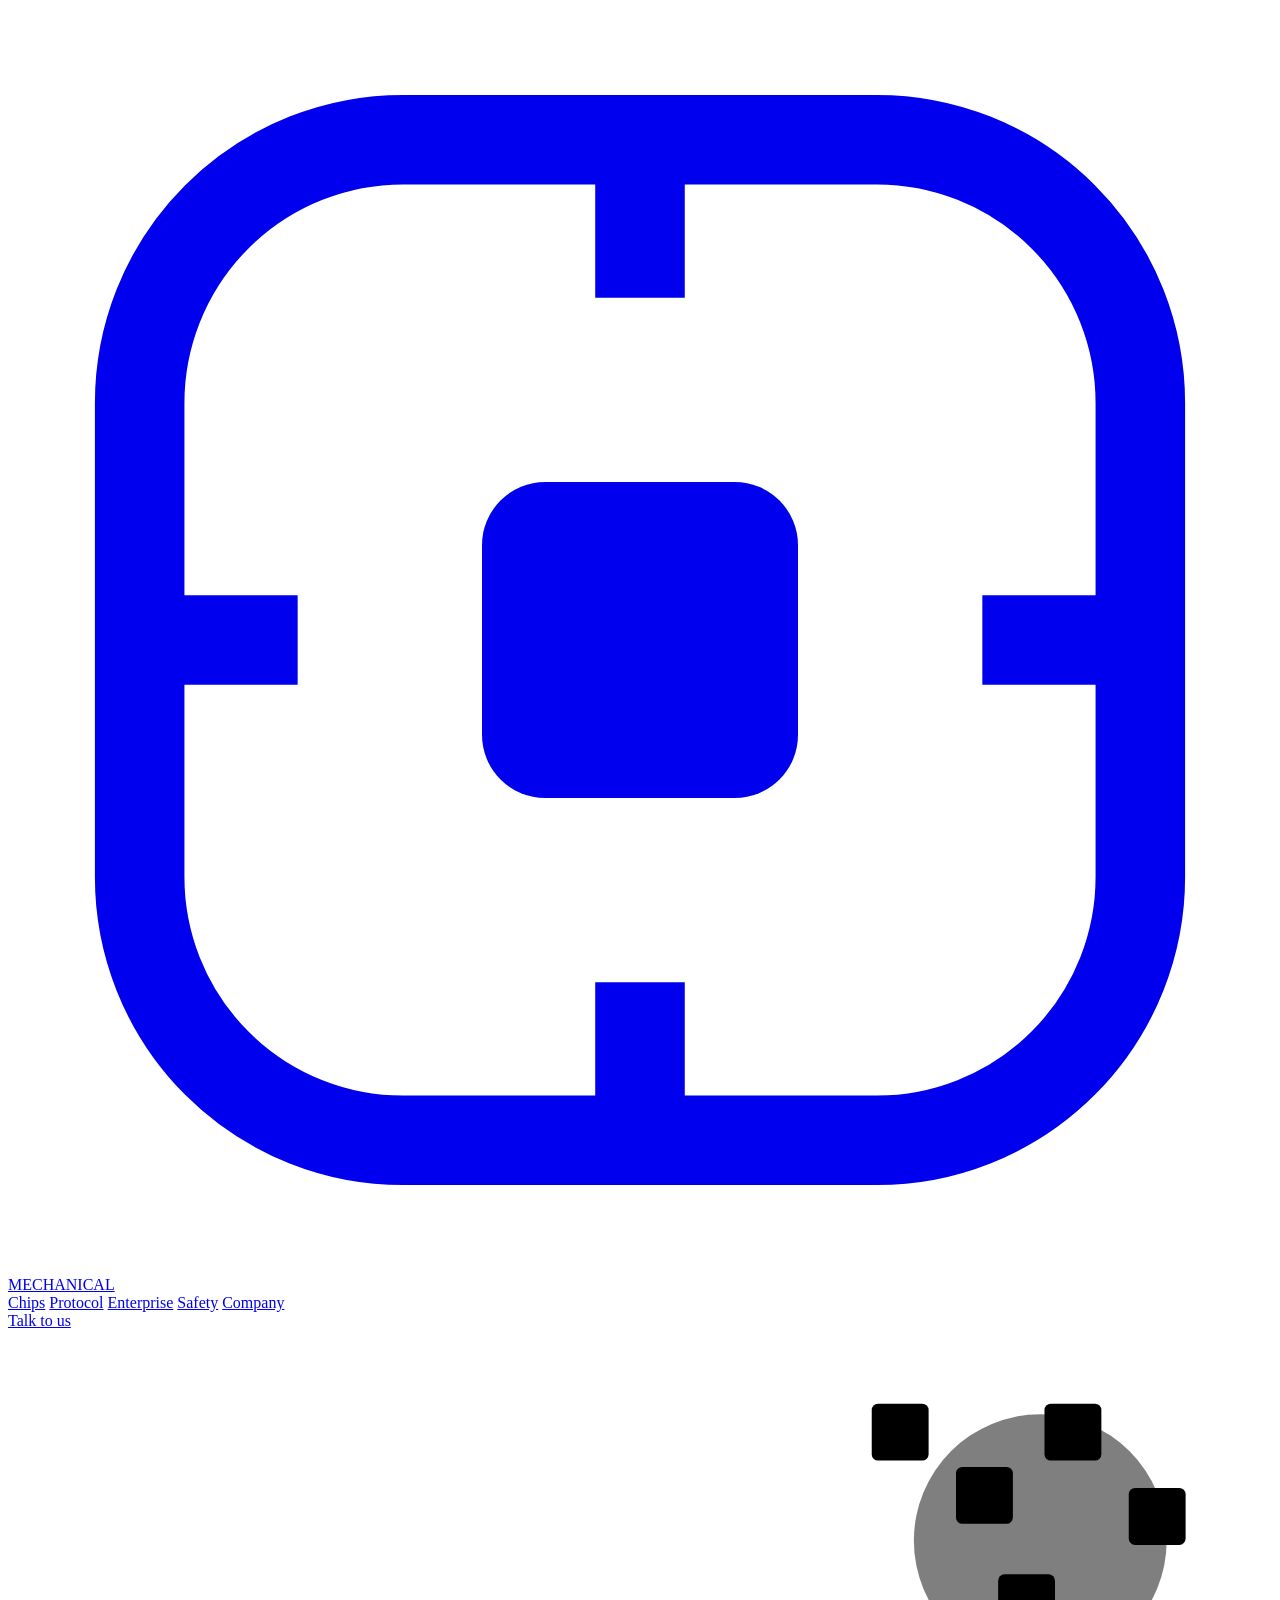
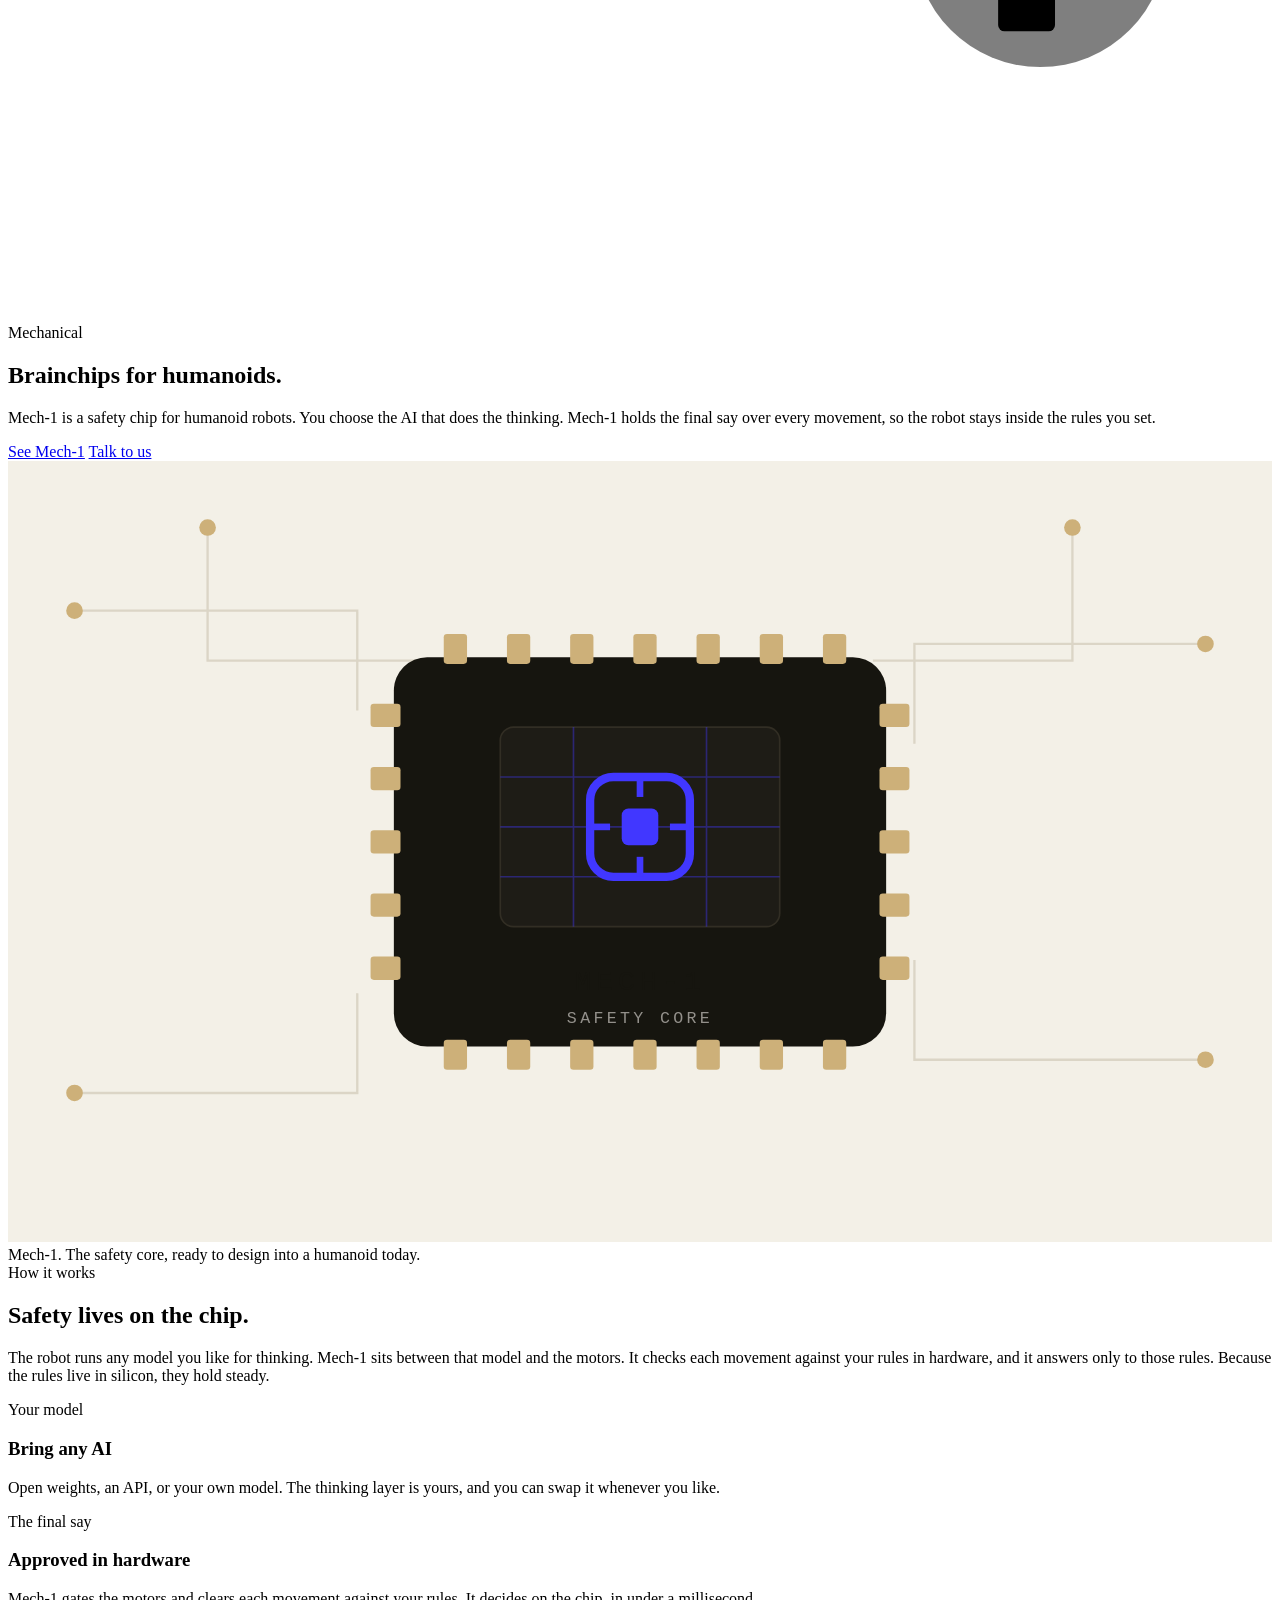
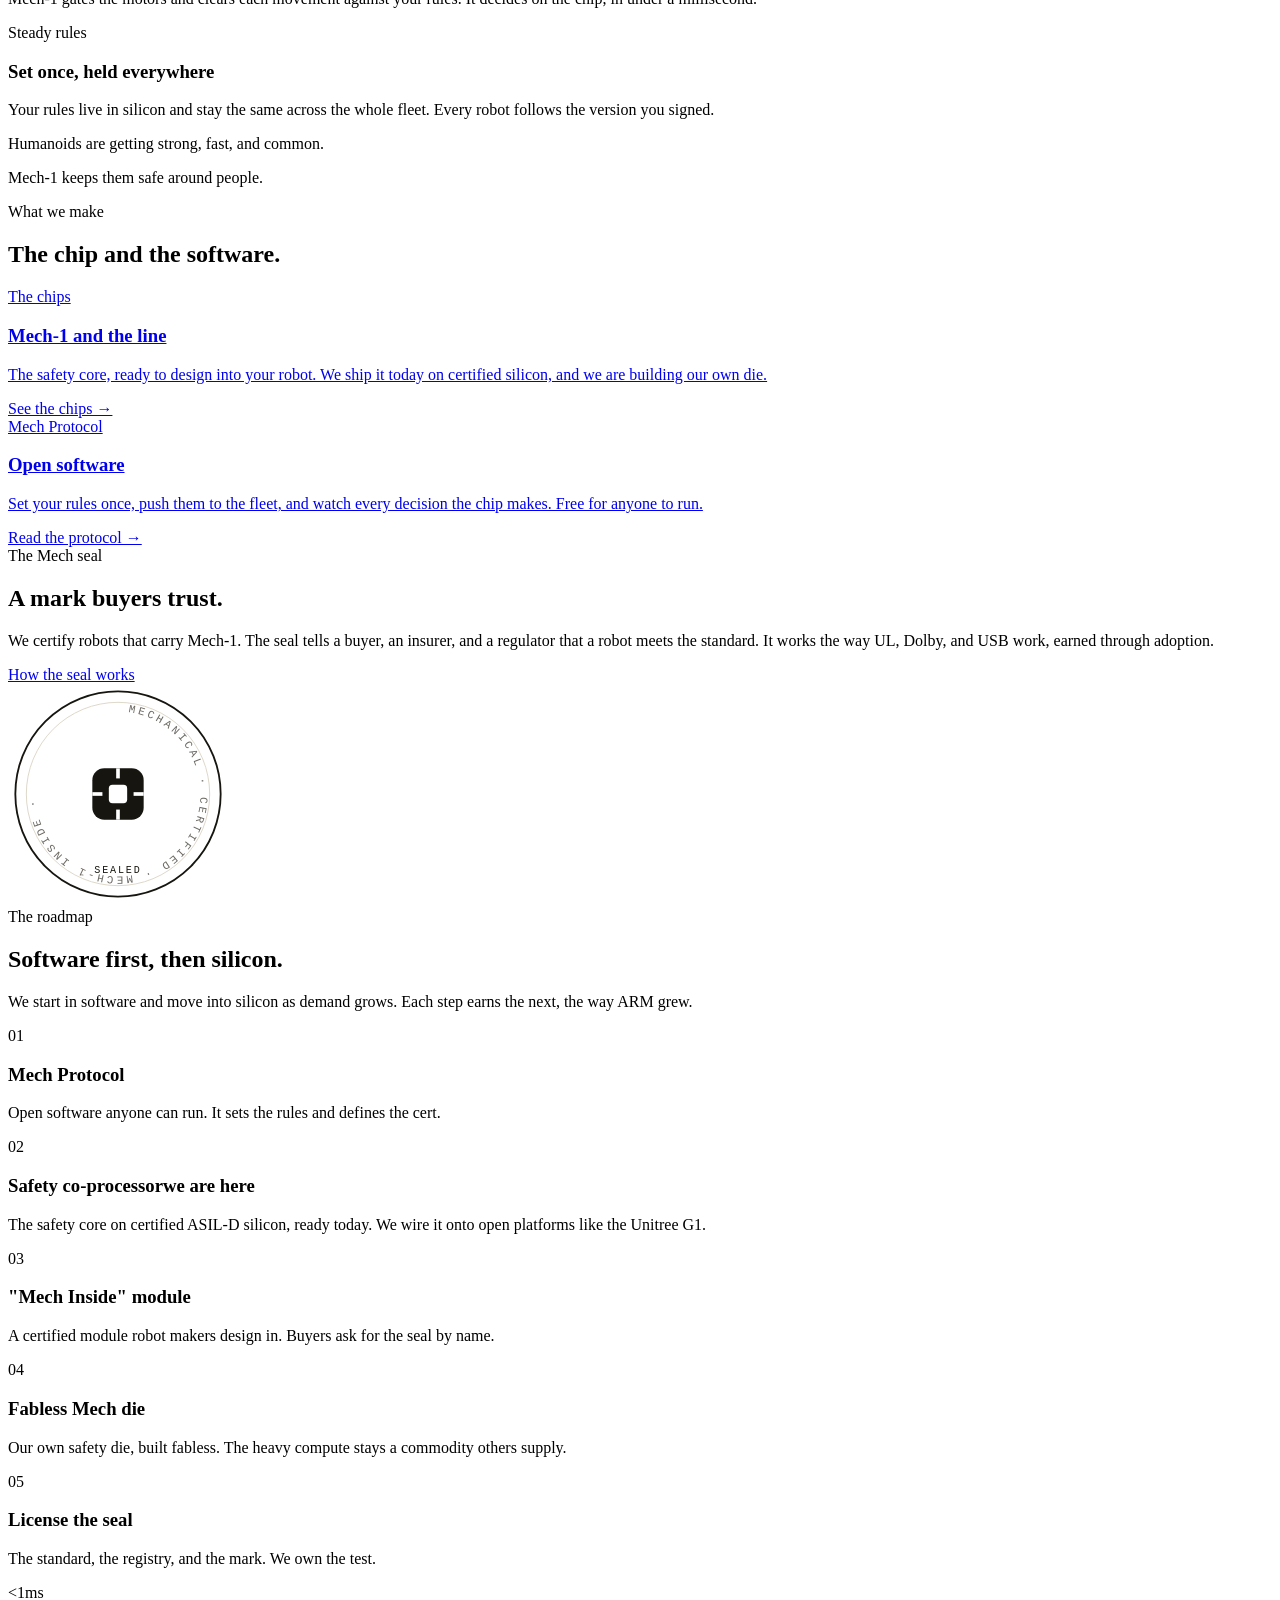
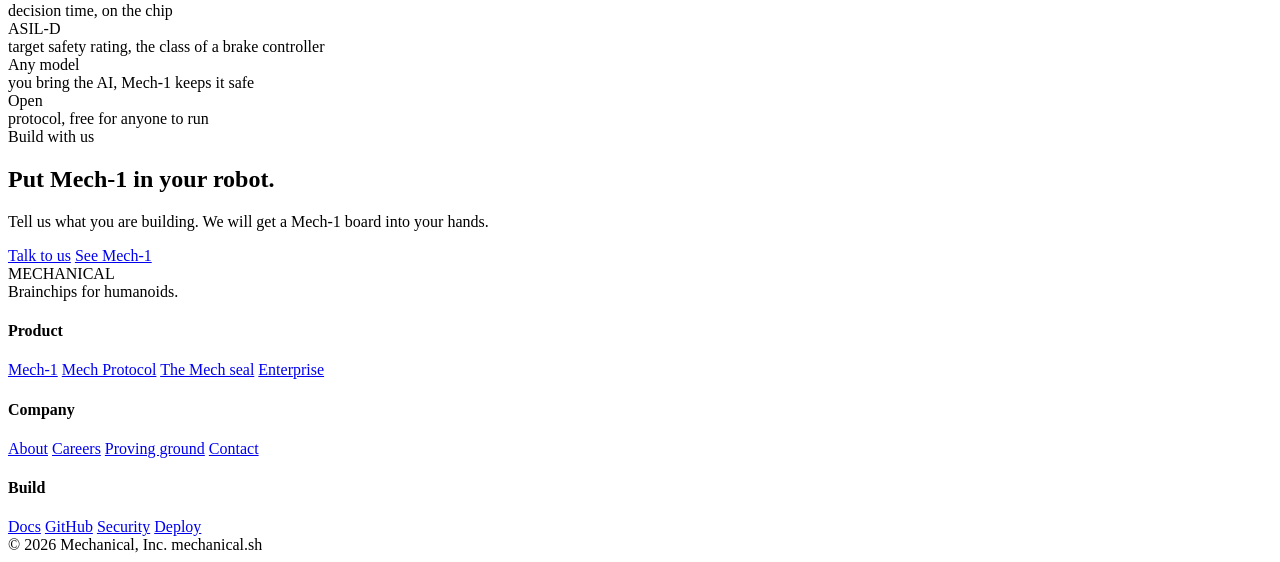
==== commit 62d48b65: "site: Ogilvy + hardware-first rewrite, poolside-true reskin, favicon Copy: cut hype and all negative" ====
--- a/site/index.html
+++ b/site/index.html
@@ -3,8 +3,9 @@
 <head>
 <meta charset="utf-8" />
 <meta name="viewport" content="width=device-width, initial-scale=1" />
-<title>Mechanical · A conscience for humanoids</title>
-<meta name="description" content="Mechanical builds brainchips for humanoids. A reasoning model you choose sits next to a safety core with a physical veto over the actuators. Safety built as a wire, not a prompt." />
+<title>Mechanical · Brainchips for humanoids</title>
+<meta name="description" content="Mech-1 is a safety chip for humanoid robots. You choose the AI that does the thinking. Mech-1 holds the final say over every movement, so the robot stays inside the rules you set." />
+<link rel="icon" href="/favicon.svg" type="image/svg+xml">
 <link rel="preconnect" href="https://fonts.googleapis.com">
 <link rel="preconnect" href="https://fonts.gstatic.com" crossorigin>
 <link rel="stylesheet" href="/style.css">
@@ -15,9 +16,9 @@
   <div class="wrap nav">
     <a class="brand" href="/">
       <svg class="mk" viewBox="0 0 24 24" fill="none" aria-hidden="true">
-        <rect x="2.5" y="2.5" width="19" height="19" rx="4" stroke="currentColor" stroke-width="1.6"/>
-        <rect x="8" y="8" width="8" height="8" rx="1.4" fill="currentColor"/>
-        <path d="M12 2.5v3M12 18.5v3M2.5 12h3M18.5 12h3" stroke="currentColor" stroke-width="1.6"/>
+        <rect x="2.5" y="2.5" width="19" height="19" rx="5" stroke="currentColor" stroke-width="1.7"/>
+        <rect x="9" y="9" width="6" height="6" rx="1.2" fill="currentColor"/>
+        <path d="M12 2.5v3M12 18.5v3M2.5 12h3M18.5 12h3" stroke="currentColor" stroke-width="1.7"/>
       </svg>
       MECHANICAL
     </a>
@@ -29,7 +30,7 @@
       <a href="/company/">Company</a>
     </nav>
     <div class="nav-right">
-      <a class="btn btn-dark" href="/enterprise/#contact">Talk to an expert <span class="arw">&rarr;</span></a>
+      <a class="btn btn-accent btn-plus" href="/enterprise/#contact">Talk to us</a>
     </div>
   </div>
 </header>
@@ -37,62 +38,104 @@
 <main>
   <!-- HERO -->
   <section class="hero">
-    <div class="wrap">
-      <span class="eyebrow">Mechanical, Inc.</span>
-      <h1>The robot brain gets a brake.</h1>
-      <p class="lede">Every humanoid runs a model that can be jailbroken. We put a second brain beside it: a safety core that holds a physical veto over the actuators. The robot can be talked into almost anything except hurting someone.</p>
+    <div class="hero-art" aria-hidden="true">
+      <svg viewBox="0 0 1200 560" width="100%" height="100%" preserveAspectRatio="xMaxYMid slice" class="lineart">
+        <circle cx="980" cy="200" r="120" class="pf-green" opacity=".5"/>
+        <rect x="820" y="70" width="54" height="54" rx="6"/>
+        <rect x="900" y="130" width="54" height="54" rx="6"/>
+        <rect x="984" y="70" width="54" height="54" rx="6"/>
+        <rect x="1064" y="150" width="54" height="54" rx="6"/>
+        <rect x="940" y="232" width="54" height="54" rx="6"/>
+      </svg>
+    </div>
+    <div class="wrap">
+      <span class="eyebrow">Mechanical</span>
+      <h1>Brainchips <span class="mut">for humanoids.</span></h1>
+      <p class="lede">Mech-1 is a safety chip for humanoid robots. You choose the AI that does the thinking. Mech-1 holds the final say over every movement, so the robot stays inside the rules you set.</p>
       <div class="btns">
-        <a class="btn btn-dark" href="/chips/">See the chips <span class="arw">&rarr;</span></a>
-        <a class="btn btn-ghost" href="/protocol/">Read Mech Protocol</a>
-      </div>
-
-      <div class="hero-figure reveal">
-        <div class="frame frame-pad">
-          <svg class="veto-svg" viewBox="0 0 920 260" role="img" aria-label="Two brains: a reasoning model and a safety core. The safety core holds the veto over the actuators.">
-            <defs>
-              <linearGradient id="w2" x1="0" x2="1">
-                <stop offset="0" stop-color="#3B35F5" stop-opacity="0"/>
-                <stop offset="0.5" stop-color="#3B35F5"/>
-                <stop offset="1" stop-color="#3B35F5" stop-opacity="0"/>
-              </linearGradient>
-            </defs>
-            <text x="60" y="48" font-family="JetBrains Mono, monospace" font-size="11" letter-spacing="1.4" fill="#9B988E">ONE BODY · TWO BRAINS</text>
-
-            <!-- reasoning brain -->
-            <rect x="60" y="74" width="300" height="120" rx="12" fill="#fff" stroke="#DAD5C8"/>
-            <text x="84" y="108" font-family="JetBrains Mono, monospace" font-size="11" letter-spacing="1.2" fill="#9B988E">REASONING</text>
-            <text x="84" y="138" font-family="Inter, sans-serif" font-size="18" font-weight="700" fill="#16150F">Any model you pick</text>
-            <text x="84" y="166" font-family="Inter, sans-serif" font-size="13" fill="#6C6A61">plans, talks, decides what to do</text>
-
-            <!-- safety core -->
-            <rect x="560" y="74" width="300" height="120" rx="12" fill="#14130E" stroke="#312E25"/>
-            <text x="584" y="108" font-family="JetBrains Mono, monospace" font-size="11" letter-spacing="1.2" fill="#3B35F5">SAFETY CORE</text>
-            <text x="584" y="138" font-family="Inter, sans-serif" font-size="18" font-weight="700" fill="#F6F4EE">The physical veto</text>
-            <text x="584" y="166" font-family="Inter, sans-serif" font-size="13" fill="#A6A299">formally verified, can't be argued with</text>
-
-            <!-- wire between -->
-            <line x1="360" y1="134" x2="560" y2="134" stroke="#DAD5C8" stroke-width="2"/>
-            <line x1="360" y1="134" x2="560" y2="134" stroke="url(#w2)" stroke-width="2.6" class="flow-dash"/>
-            <circle cx="460" cy="134" r="4" fill="#3B35F5" class="pulse"/>
-            <text x="404" y="122" font-family="JetBrains Mono, monospace" font-size="10.5" fill="#6C6A61">proposes</text>
-
-            <!-- down to actuators -->
-            <line x1="710" y1="194" x2="710" y2="232" stroke="#DAD5C8" stroke-width="2"/>
-            <rect x="690" y="206" width="4" height="22" rx="2" fill="#DC3A2F" class="veto-bar"/>
-            <text x="724" y="226" font-family="JetBrains Mono, monospace" font-size="10.5" fill="#9B988E">allows or cuts power to the actuators</text>
+        <a class="btn btn-accent btn-plus" href="/chips/">See Mech-1</a>
+        <a class="btn btn-ghost" href="/enterprise/#contact">Talk to us</a>
+      </div>
+
+      <div class="figure reveal">
+        <div class="frame">
+          <!-- ORIGINAL Mech-1 chip render -->
+          <svg class="chip-svg" viewBox="0 0 760 470" role="img" aria-label="The Mech-1 safety chip on a board.">
+            <rect width="760" height="470" fill="#F3F0E7"/>
+            <!-- board traces -->
+            <g stroke="#DBD5C6" stroke-width="1.4" fill="none">
+              <path d="M40 90 H210 V150"/>
+              <path d="M40 380 H210 V320"/>
+              <path d="M720 110 H545 V170"/>
+              <path d="M720 360 H545 V300"/>
+              <path d="M120 40 V120 H250"/>
+              <path d="M640 40 V120 H520"/>
+            </g>
+            <g fill="#CDB079"><circle cx="40" cy="90" r="5"/><circle cx="40" cy="380" r="5"/><circle cx="720" cy="110" r="5"/><circle cx="720" cy="360" r="5"/><circle cx="120" cy="40" r="5"/><circle cx="640" cy="40" r="5"/></g>
+            <!-- chip body -->
+            <rect x="232" y="118" width="296" height="234" rx="20" fill="#16150F"/>
+            <!-- contact pads -->
+            <g fill="#CDB079">
+              <rect x="262" y="104" width="14" height="18" rx="2"/><rect x="300" y="104" width="14" height="18" rx="2"/><rect x="338" y="104" width="14" height="18" rx="2"/><rect x="376" y="104" width="14" height="18" rx="2"/><rect x="414" y="104" width="14" height="18" rx="2"/><rect x="452" y="104" width="14" height="18" rx="2"/><rect x="490" y="104" width="14" height="18" rx="2"/>
+              <rect x="262" y="348" width="14" height="18" rx="2"/><rect x="300" y="348" width="14" height="18" rx="2"/><rect x="338" y="348" width="14" height="18" rx="2"/><rect x="376" y="348" width="14" height="18" rx="2"/><rect x="414" y="348" width="14" height="18" rx="2"/><rect x="452" y="348" width="14" height="18" rx="2"/><rect x="490" y="348" width="14" height="18" rx="2"/>
+              <rect x="218" y="146" width="18" height="14" rx="2"/><rect x="218" y="184" width="18" height="14" rx="2"/><rect x="218" y="222" width="18" height="14" rx="2"/><rect x="218" y="260" width="18" height="14" rx="2"/><rect x="218" y="298" width="18" height="14" rx="2"/>
+              <rect x="524" y="146" width="18" height="14" rx="2"/><rect x="524" y="184" width="18" height="14" rx="2"/><rect x="524" y="222" width="18" height="14" rx="2"/><rect x="524" y="260" width="18" height="14" rx="2"/><rect x="524" y="298" width="18" height="14" rx="2"/>
+            </g>
+            <!-- die -->
+            <rect x="296" y="160" width="168" height="120" rx="8" fill="#1E1C16" stroke="#322E24"/>
+            <g class="scan" stroke="#4137FF" stroke-width="1" opacity=".4">
+              <line x1="296" y1="190" x2="464" y2="190"/><line x1="296" y1="220" x2="464" y2="220"/><line x1="296" y1="250" x2="464" y2="250"/>
+              <line x1="340" y1="160" x2="340" y2="280"/><line x1="420" y1="160" x2="420" y2="280"/>
+            </g>
+            <!-- mech mark, indigo -->
+            <g transform="translate(380,220)">
+              <rect x="-30" y="-30" width="60" height="60" rx="14" fill="none" stroke="#4137FF" stroke-width="5"/>
+              <rect x="-11" y="-11" width="22" height="22" rx="4" fill="#4137FF"/>
+              <g stroke="#4137FF" stroke-width="4"><path d="M0 -30 V-18"/><path d="M0 30 V18"/><path d="M-30 0 H-18"/><path d="M30 0 H18"/></g>
+            </g>
+            <!-- label -->
+            <text x="380" y="318" text-anchor="middle" font-family="JetBrains Mono, monospace" font-size="17" letter-spacing="3" fill="#16150F">MECH-1</text>
+            <text x="380" y="338" text-anchor="middle" font-family="JetBrains Mono, monospace" font-size="10" letter-spacing="2" fill="#93908B">SAFETY CORE</text>
           </svg>
         </div>
-        <div class="cap">FIG.00 · Reason proposes. The core disposes. Software can be jailbroken; a cut wire cannot.</div>
-      </div>
-    </div>
-  </section>
-
-  <!-- MANIFESTO -->
-  <section class="band-dark manifesto">
-    <div class="wrap">
-      <p class="line">A software rule is a suggestion. It can be jailbroken, fine-tuned away, or patched out in an update.</p>
-      <p class="line mute">A wire is not a suggestion.</p>
-      <p class="line">So we made safety physical. The core that stops the robot lives in silicon the model can never reach.</p>
+        <div class="cap">Mech-1. The safety core, ready to design into a humanoid today.</div>
+      </div>
+    </div>
+  </section>
+
+  <!-- WHAT IT DOES -->
+  <section class="tight">
+    <div class="wrap">
+      <div class="sec-head">
+        <span class="eyebrow">How it works</span>
+        <h2>Safety lives on the chip.</h2>
+        <p class="sub">The robot runs any model you like for thinking. Mech-1 sits between that model and the motors. It checks each movement against your rules in hardware, and it answers only to those rules. Because the rules live in silicon, they hold steady.</p>
+      </div>
+      <div class="grid-3">
+        <div class="cell">
+          <div class="k">Your model</div>
+          <h3>Bring any AI</h3>
+          <p>Open weights, an API, or your own model. The thinking layer is yours, and you can swap it whenever you like.</p>
+        </div>
+        <div class="cell">
+          <div class="k">The final say</div>
+          <h3>Approved in hardware</h3>
+          <p>Mech-1 gates the motors and clears each movement against your rules. It decides on the chip, in under a millisecond.</p>
+        </div>
+        <div class="cell">
+          <div class="k">Steady rules</div>
+          <h3>Set once, held everywhere</h3>
+          <p>Your rules live in silicon and stay the same across the whole fleet. Every robot follows the version you signed.</p>
+        </div>
+      </div>
+    </div>
+  </section>
+
+  <!-- INDIGO STATEMENT -->
+  <section class="band-accent manifesto">
+    <div class="wrap">
+      <p class="line">Humanoids are getting strong, fast, and common.</p>
+      <p class="line mute">Mech-1 keeps them safe around people.</p>
     </div>
   </section>
 
@@ -100,21 +143,20 @@
   <section>
     <div class="wrap">
       <div class="sec-head">
-        <span class="eyebrow">What we build</span>
-        <h2>Two surfaces, one promise.</h2>
-        <p class="sub">A governed chip you can buy, and an open protocol anyone can run. Both enforce the same un-bypassable safety.</p>
+        <span class="eyebrow">What we make</span>
+        <h2>The chip and the software.</h2>
       </div>
       <div class="grid-2">
         <a class="surface" href="/chips/">
           <div class="k">The chips</div>
-          <h3>Mech-1, Mech-2, and on</h3>
-          <p>A safety core that gates the actuator bus, shipped first on certified ASIL-D silicon and headed for a fabless die of our own. Bring any reasoning model. The veto stays the same.</p>
+          <h3>Mech-1 and the line</h3>
+          <p>The safety core, ready to design into your robot. We ship it today on certified silicon, and we are building our own die.</p>
           <div class="go">See the chips &rarr;</div>
         </a>
         <a class="surface" href="/protocol/">
           <div class="k">Mech Protocol</div>
-          <h3>The open control layer</h3>
-          <p>The constitution and admin plane for home humanoids, open source. Write the rules, set the roles, watch every veto. Run it on our silicon or your own.</p>
+          <h3>Open software</h3>
+          <p>Set your rules once, push them to the fleet, and watch every decision the chip makes. Free for anyone to run.</p>
           <div class="go">Read the protocol &rarr;</div>
         </a>
       </div>
@@ -127,23 +169,25 @@
       <div class="split">
         <div class="col-text">
           <span class="eyebrow">The Mech seal</span>
-          <h2>We don't sell the circuit. We sell the seal.</h2>
-          <p class="sub">Anyone can copy a safety co-processor. Nobody can copy being the standard. The seal is the test, the certification, and the mark that insurers and buyers come to demand. Think UL, Dolby, USB. A standard, not a regulator.</p>
-          <div class="btns"><a class="btn btn-dark" href="/safety/">How the seal works <span class="arw">&rarr;</span></a></div>
+          <h2>A mark buyers trust.</h2>
+          <p class="sub">We certify robots that carry Mech-1. The seal tells a buyer, an insurer, and a regulator that a robot meets the standard. It works the way UL, Dolby, and USB work, earned through adoption.</p>
+          <a class="plink" href="/safety/">How the seal works</a>
         </div>
         <div class="col-mock">
           <div class="seal-wrap">
-            <svg viewBox="0 0 240 240" width="220" role="img" aria-label="The Mech seal, a certification mark.">
+            <svg viewBox="0 0 240 240" width="220" role="img" aria-label="The Mech seal.">
               <circle cx="120" cy="120" r="112" fill="#fff" stroke="#16150F" stroke-width="2"/>
-              <circle cx="120" cy="120" r="100" fill="none" stroke="#DAD5C8" stroke-width="1"/>
+              <circle cx="120" cy="120" r="100" fill="none" stroke="#DBD5C6" stroke-width="1"/>
               <path id="arc" d="M120,30 a90,90 0 1,1 -0.1,0" fill="none"/>
-              <text font-family="JetBrains Mono, monospace" font-size="12" letter-spacing="3" fill="#6C6A61">
-                <textPath href="#arc" startOffset="2%">MECHANICAL · CERTIFIED · PHYSICAL VETO · </textPath>
+              <text font-family="JetBrains Mono, monospace" font-size="12" letter-spacing="3" fill="#6B6862">
+                <textPath href="#arc" startOffset="2%">MECHANICAL · CERTIFIED · MECH-1 INSIDE · </textPath>
               </text>
-              <rect x="92" y="92" width="56" height="56" rx="8" fill="#14130E"/>
-              <path d="M120 92v-14M120 162v-14M92 120H78M162 120h-14" stroke="#14130E" stroke-width="2"/>
-              <path d="M108 122l9 9 16-19" stroke="#3B35F5" stroke-width="4" fill="none" stroke-linecap="round" stroke-linejoin="round"/>
-              <text x="120" y="206" text-anchor="middle" font-family="JetBrains Mono, monospace" font-size="11" letter-spacing="2" fill="#16150F">MECH · SEALED</text>
+              <g transform="translate(120,120)">
+                <rect x="-28" y="-28" width="56" height="56" rx="13" fill="#16150F"/>
+                <rect x="-10" y="-10" width="20" height="20" rx="4" fill="#fff"/>
+                <g stroke="#fff" stroke-width="4"><path d="M0 -28 V-17"/><path d="M0 28 V17"/><path d="M-28 0 H-17"/><path d="M28 0 H17"/></g>
+              </g>
+              <text x="120" y="206" text-anchor="middle" font-family="JetBrains Mono, monospace" font-size="11" letter-spacing="2" fill="#16150F">SEALED</text>
             </svg>
           </div>
         </div>
@@ -156,72 +200,15 @@
     <div class="wrap">
       <div class="sec-head">
         <span class="eyebrow">The roadmap</span>
-        <h2>A sequence, not a pick.</h2>
-        <p class="sub">Each rung earns the next. We start with software and move into silicon from demand, the way ARM did. We never try to out-build the muscle.</p>
+        <h2>Software first, then silicon.</h2>
+        <p class="sub">We start in software and move into silicon as demand grows. Each step earns the next, the way ARM grew.</p>
       </div>
       <div class="seq">
-        <div class="rung">
-          <div class="rn">01</div>
-          <h3>Mech Protocol</h3>
-          <p>Open software beachhead. Define the constitution and the cert from the layer everyone can adopt for free.</p>
-        </div>
-        <div class="rung now">
-          <div class="rn">02</div>
-          <h3>Safety co-processor<span class="now-tag">we are here</span></h3>
-          <p>The physical veto on certified ASIL-D silicon, with zero tapeout. Wire it onto open-SDK platforms like the Unitree G1.</p>
-        </div>
-        <div class="rung">
-          <div class="rn">03</div>
-          <h3>"Mech Inside" module</h3>
-          <p>A certified module OEMs design in. The seal becomes the thing buyers ask for by name.</p>
-        </div>
-        <div class="rung">
-          <div class="rn">04</div>
-          <h3>Fabless Mech die</h3>
-          <p>Our own governor die, built fabless. Let Thor and Qualcomm be the commodity muscle underneath.</p>
-        </div>
-        <div class="rung">
-          <div class="rn">05</div>
-          <h3>License the seal</h3>
-          <p>The standard, the registry, and the mark. We own the test, never the raw FLOPS.</p>
-        </div>
-      </div>
-    </div>
-  </section>
-
-  <!-- PROVING GROUND -->
-  <section class="band-dark">
-    <div class="wrap">
-      <div class="split rev">
-        <div class="col-text">
-          <span class="eyebrow">The proving ground</span>
-          <h2>The thesis, on camera, before the silicon.</h2>
-          <p class="sub">A Unitree G1 in simulation where the safety core physically vetoes the robot's actuators in real time. It is how we prove the wire works while the die is still being designed.</p>
-          <div class="btns"><a class="btn btn-ondark" href="/company/#proving-ground">Watch the proving ground <span class="arw">&rarr;</span></a></div>
-        </div>
-        <div class="col-mock">
-          <div class="frame frame-dark frame-pad">
-            <svg viewBox="0 0 460 300" width="100%" role="img" aria-label="Simulation viewport with a humanoid and a live veto readout.">
-              <rect width="460" height="300" fill="#0E0D09"/>
-              <line x1="0" y1="244" x2="460" y2="244" stroke="#312E25"/>
-              <!-- simple humanoid figure -->
-              <g stroke="#A6A299" stroke-width="3" fill="none" stroke-linecap="round">
-                <circle cx="230" cy="96" r="16" stroke="#F6F4EE"/>
-                <line x1="230" y1="112" x2="230" y2="172"/>
-                <line x1="230" y1="128" x2="202" y2="160"/>
-                <line x1="230" y1="128" x2="258" y2="160"/>
-                <line x1="230" y1="172" x2="212" y2="222"/>
-                <line x1="230" y1="172" x2="248" y2="222"/>
-              </g>
-              <!-- veto badge -->
-              <rect x="300" y="40" width="132" height="58" rx="9" fill="#14130E" stroke="#312E25"/>
-              <circle cx="318" cy="62" r="5" fill="#DC3A2F" class="pulse"/>
-              <text x="332" y="66" font-family="JetBrains Mono, monospace" font-size="11" fill="#F6F4EE">VETO ACTIVE</text>
-              <text x="318" y="86" font-family="JetBrains Mono, monospace" font-size="9.5" fill="#A6A299">arm torque capped</text>
-              <text x="20" y="276" font-family="JetBrains Mono, monospace" font-size="10" fill="#6C6A61">isaac sim · rtx 4090 · live to browser</text>
-            </svg>
-          </div>
-        </div>
+        <div class="rung"><div class="rn">01</div><h3>Mech Protocol</h3><p>Open software anyone can run. It sets the rules and defines the cert.</p></div>
+        <div class="rung now"><div class="rn">02</div><h3>Safety co-processor<span class="now-tag">we are here</span></h3><p>The safety core on certified ASIL-D silicon, ready today. We wire it onto open platforms like the Unitree G1.</p></div>
+        <div class="rung"><div class="rn">03</div><h3>"Mech Inside" module</h3><p>A certified module robot makers design in. Buyers ask for the seal by name.</p></div>
+        <div class="rung"><div class="rn">04</div><h3>Fabless Mech die</h3><p>Our own safety die, built fabless. The heavy compute stays a commodity others supply.</p></div>
+        <div class="rung"><div class="rn">05</div><h3>License the seal</h3><p>The standard, the registry, and the mark. We own the test.</p></div>
       </div>
     </div>
   </section>
@@ -230,10 +217,10 @@
   <section class="tight">
     <div class="wrap">
       <div class="stats">
-        <div class="stat"><div class="n">&lt;1ms</div><div class="l">veto latency on the actuator bus</div></div>
-        <div class="stat"><div class="n">0</div><div class="l">network hops to stop a robot</div></div>
-        <div class="stat"><div class="n">ASIL-D</div><div class="l">target safety integrity class</div></div>
-        <div class="stat"><div class="n">Open</div><div class="l">protocol, source available to all</div></div>
+        <div class="stat"><div class="n">&lt;1ms</div><div class="l">decision time, on the chip</div></div>
+        <div class="stat"><div class="n">ASIL-D</div><div class="l">target safety rating, the class of a brake controller</div></div>
+        <div class="stat"><div class="n">Any model</div><div class="l">you bring the AI, Mech-1 keeps it safe</div></div>
+        <div class="stat"><div class="n">Open</div><div class="l">protocol, free for anyone to run</div></div>
       </div>
     </div>
   </section>
@@ -242,11 +229,11 @@
   <section class="band-paper2 cta-band">
     <div class="wrap">
       <span class="eyebrow">Build with us</span>
-      <h2>Ship a robot your insurer will underwrite.</h2>
-      <p class="sub">Whether you make humanoids or buy them, the veto is how you put one near a person and sleep at night.</p>
+      <h2>Put Mech-1 in your robot.</h2>
+      <p class="sub">Tell us what you are building. We will get a Mech-1 board into your hands.</p>
       <div class="btns">
-        <a class="btn btn-dark" href="/enterprise/#contact">Talk to an expert <span class="arw">&rarr;</span></a>
-        <a class="btn btn-ghost" href="/enterprise/">For enterprise</a>
+        <a class="btn btn-accent btn-plus" href="/enterprise/#contact">Talk to us</a>
+        <a class="btn btn-ghost" href="/chips/">See Mech-1</a>
       </div>
     </div>
   </section>
@@ -257,33 +244,33 @@
     <div class="foot-top">
       <div>
         <div class="brand">MECHANICAL</div>
-        <div class="tag">Brainchips for humanoids. A conscience that can't be jailbroken, the laws of robotics built as a wire, not a prompt.</div>
+        <div class="tag">Brainchips for humanoids.</div>
       </div>
       <div>
         <h4>Product</h4>
-        <a href="/chips/">Chips</a>
+        <a href="/chips/">Mech-1</a>
         <a href="/protocol/">Mech Protocol</a>
         <a href="/safety/">The Mech seal</a>
-        <a href="/protocol/">Sequence identity</a>
+        <a href="/enterprise/">Enterprise</a>
       </div>
       <div>
         <h4>Company</h4>
         <a href="/company/">About</a>
         <a href="/company/#careers">Careers</a>
-        <a href="/company/#proving-ground">The proving ground</a>
-        <a href="mailto:enterprise@mechanical.sh">Contact</a>
+        <a href="/company/#proving-ground">Proving ground</a>
+        <a href="mailto:hello@mechanical.sh">Contact</a>
       </div>
       <div>
         <h4>Build</h4>
         <a href="/protocol/">Docs</a>
-        <a href="/protocol/">Protocol on GitHub</a>
-        <a href="/company/">Status</a>
+        <a href="/protocol/">GitHub</a>
         <a href="/safety/">Security</a>
+        <a href="/enterprise/">Deploy</a>
       </div>
     </div>
     <div class="foot-bottom">
-      <span>© 2026 Mechanical, Inc. · mechanical.sh</span>
-      <span>Safety, every layer yours.</span>
+      <span>© 2026 Mechanical, Inc.</span>
+      <span>mechanical.sh</span>
     </div>
   </div>
 </footer>
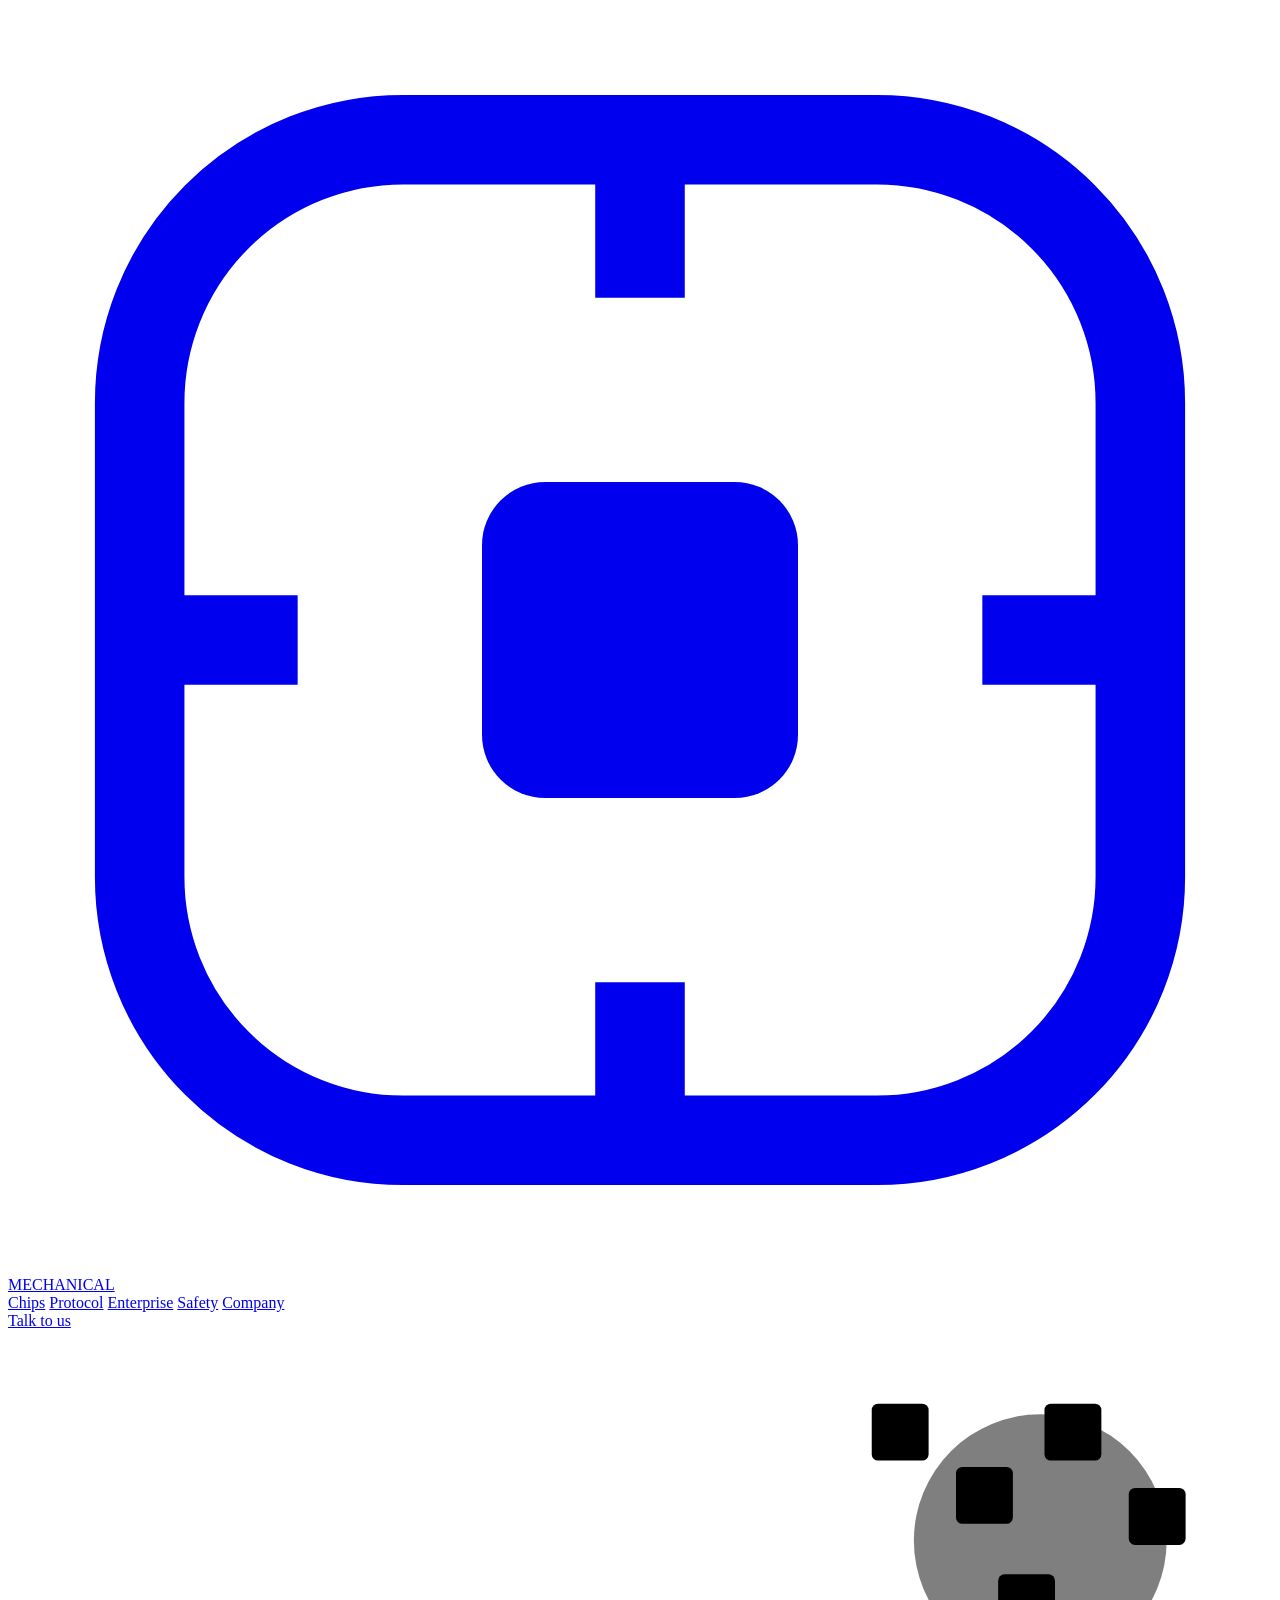
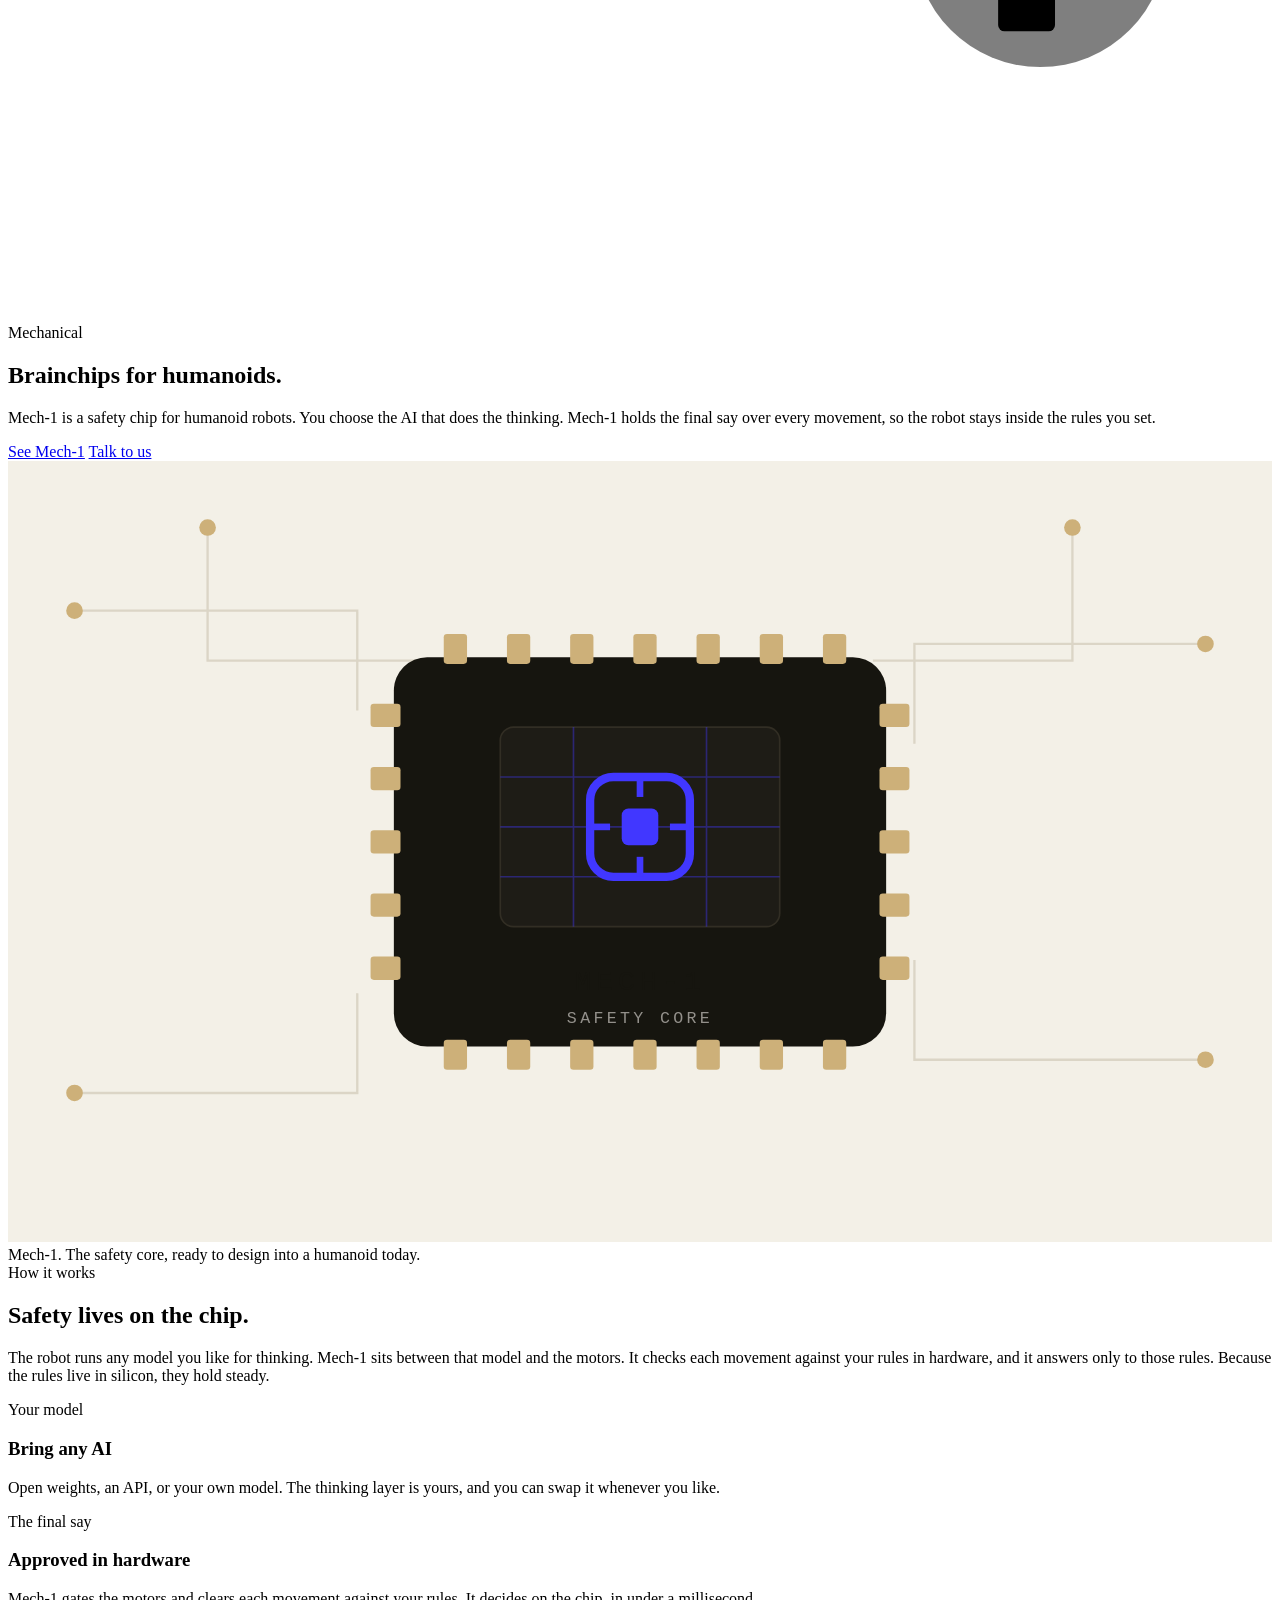
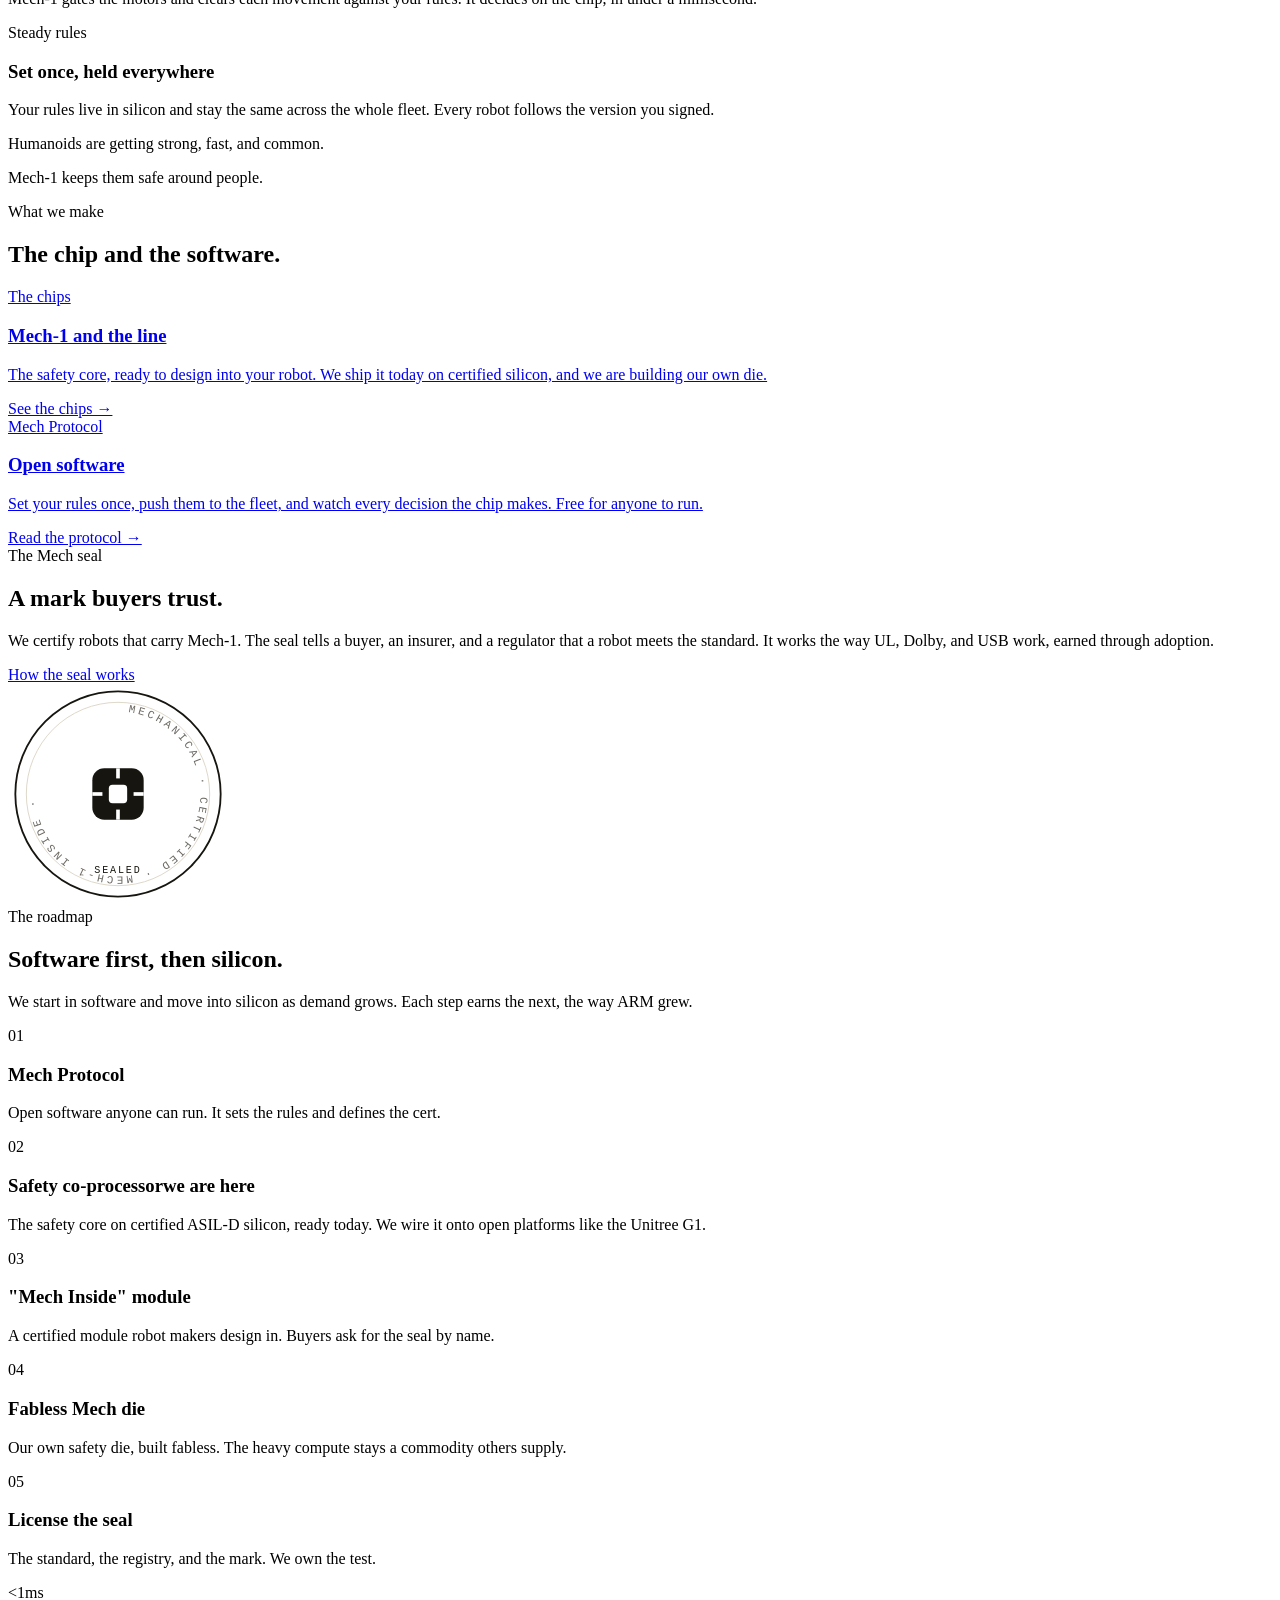
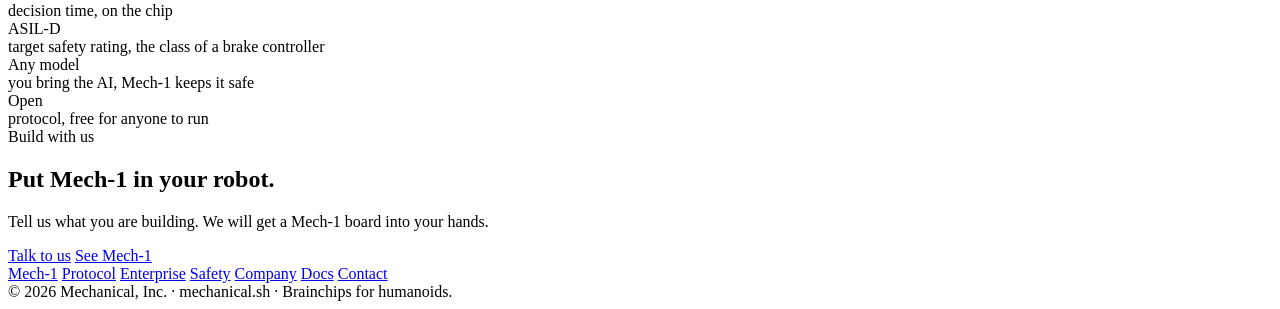
==== commit 482128ca: "site: nav is a fixed left sidebar (matches poolside), footer echoes it Convert the top bar to a fixe" ====
--- a/site/index.html
+++ b/site/index.html
@@ -240,38 +240,17 @@
 </main>
 
 <footer>
-  <div class="wrap">
-    <div class="foot-top">
-      <div>
-        <div class="brand">MECHANICAL</div>
-        <div class="tag">Brainchips for humanoids.</div>
-      </div>
-      <div>
-        <h4>Product</h4>
-        <a href="/chips/">Mech-1</a>
-        <a href="/protocol/">Mech Protocol</a>
-        <a href="/safety/">The Mech seal</a>
-        <a href="/enterprise/">Enterprise</a>
-      </div>
-      <div>
-        <h4>Company</h4>
-        <a href="/company/">About</a>
-        <a href="/company/#careers">Careers</a>
-        <a href="/company/#proving-ground">Proving ground</a>
-        <a href="mailto:hello@mechanical.sh">Contact</a>
-      </div>
-      <div>
-        <h4>Build</h4>
-        <a href="/protocol/">Docs</a>
-        <a href="/protocol/">GitHub</a>
-        <a href="/safety/">Security</a>
-        <a href="/enterprise/">Deploy</a>
-      </div>
-    </div>
-    <div class="foot-bottom">
-      <span>© 2026 Mechanical, Inc.</span>
-      <span>mechanical.sh</span>
-    </div>
+  <div class="foot-inner">
+    <nav class="foot-links">
+      <a href="/chips/">Mech-1</a>
+      <a href="/protocol/">Protocol</a>
+      <a href="/enterprise/">Enterprise</a>
+      <a href="/safety/">Safety</a>
+      <a href="/company/">Company</a>
+      <a href="/protocol/">Docs</a>
+      <a href="mailto:hello@mechanical.sh">Contact</a>
+    </nav>
+    <div class="foot-meta">© 2026 Mechanical, Inc. · mechanical.sh · Brainchips for humanoids.</div>
   </div>
 </footer>
 
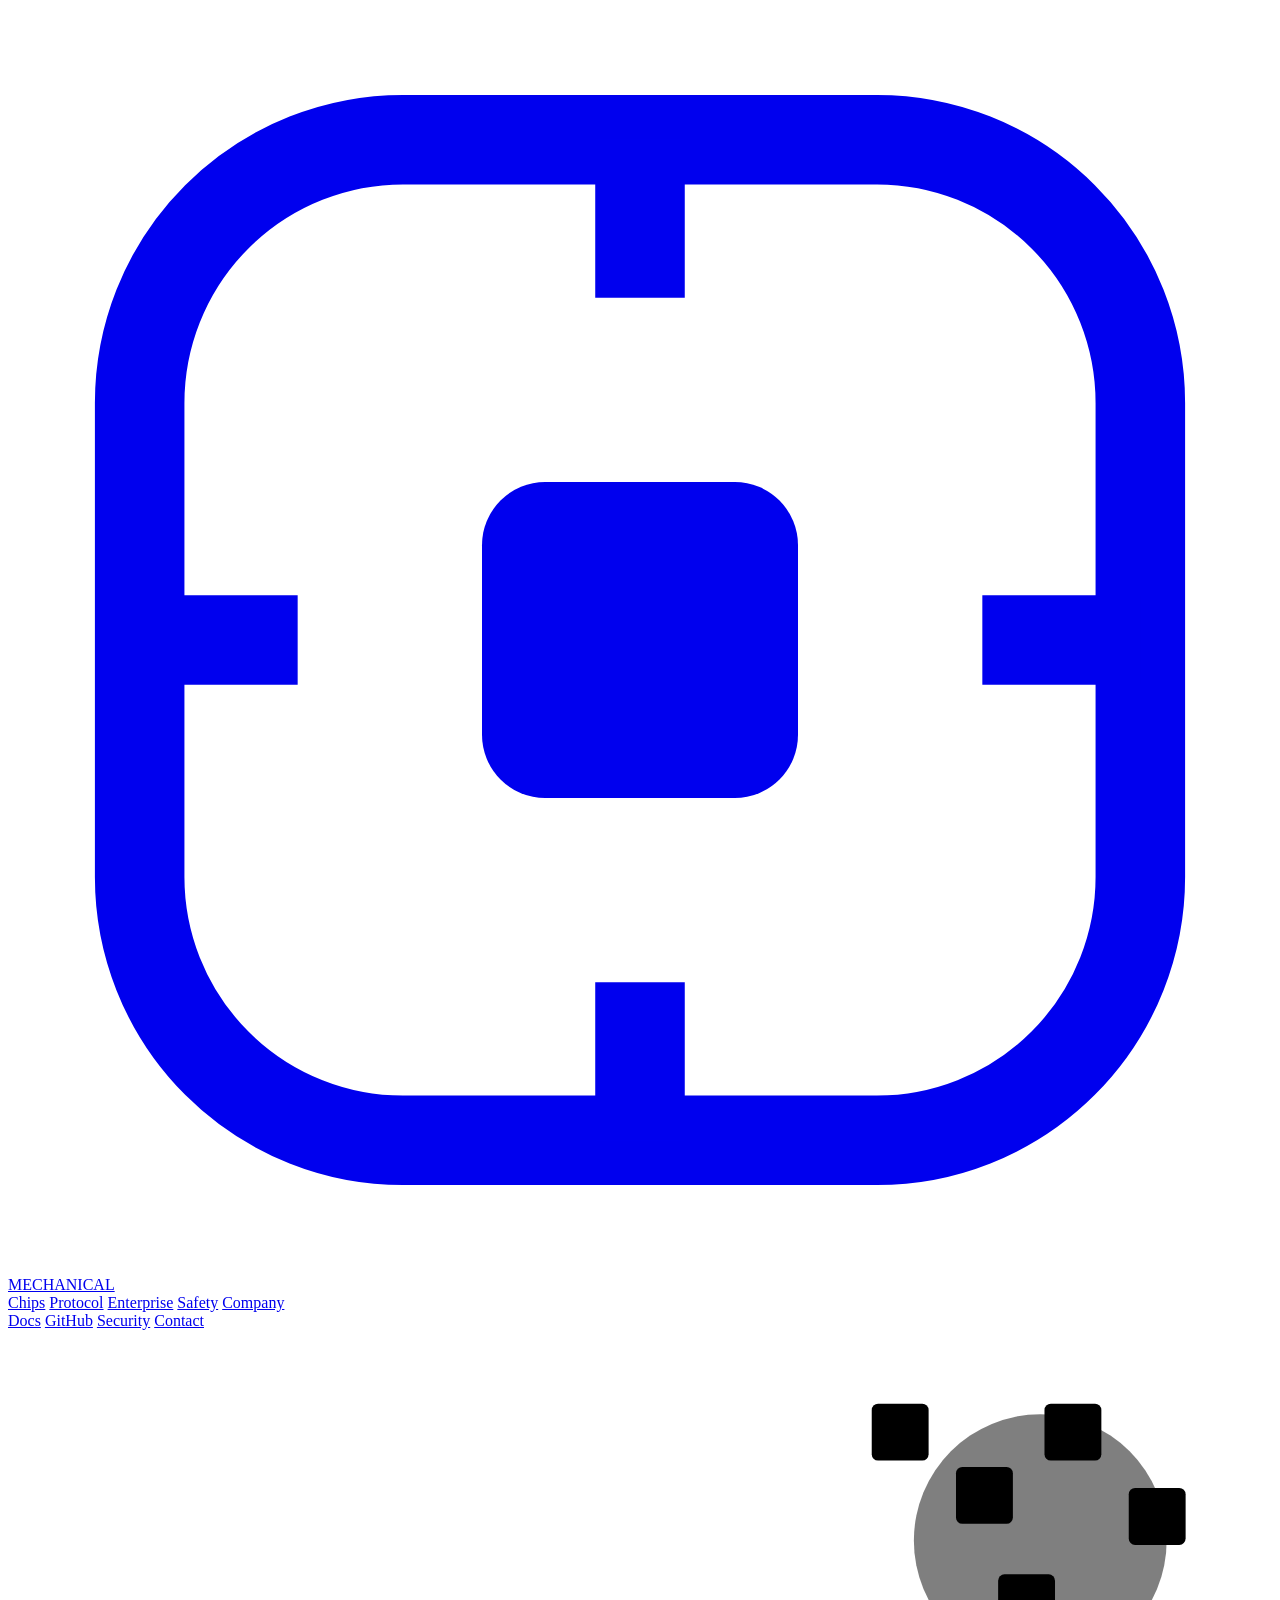
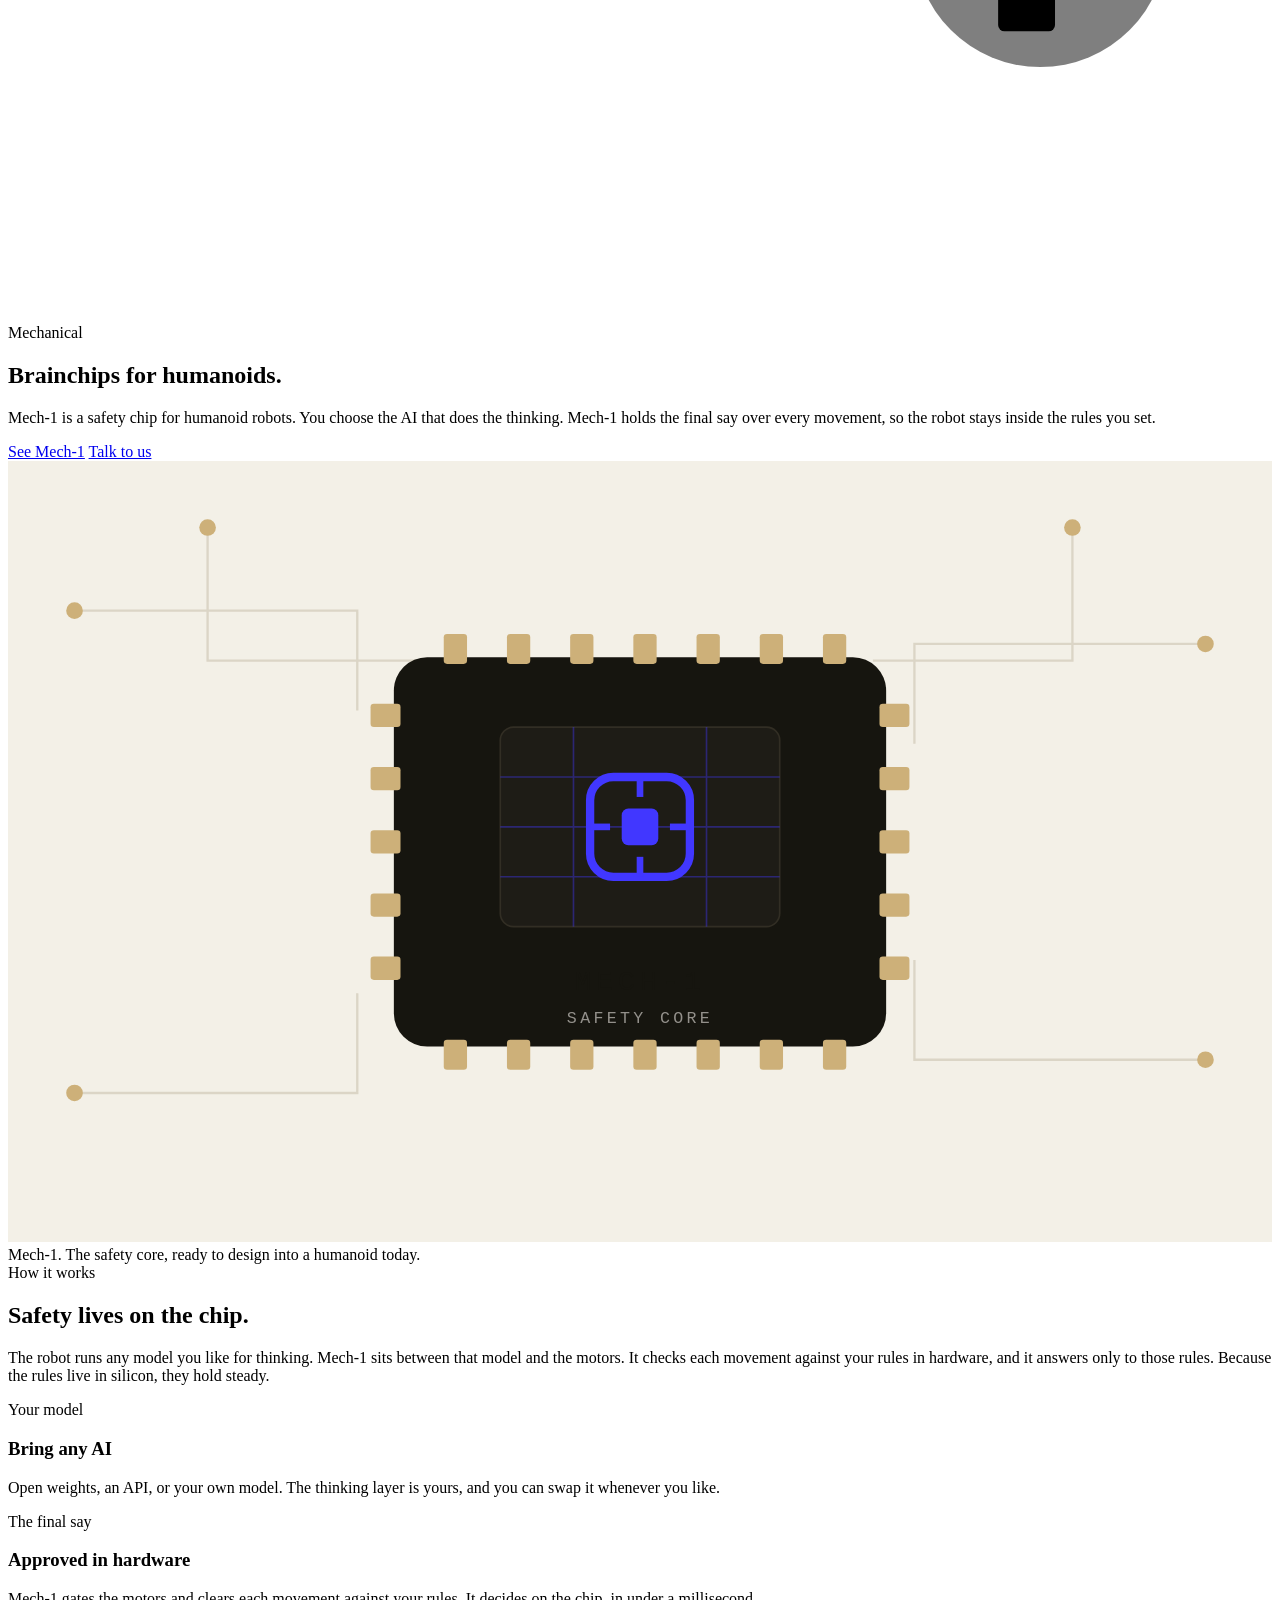
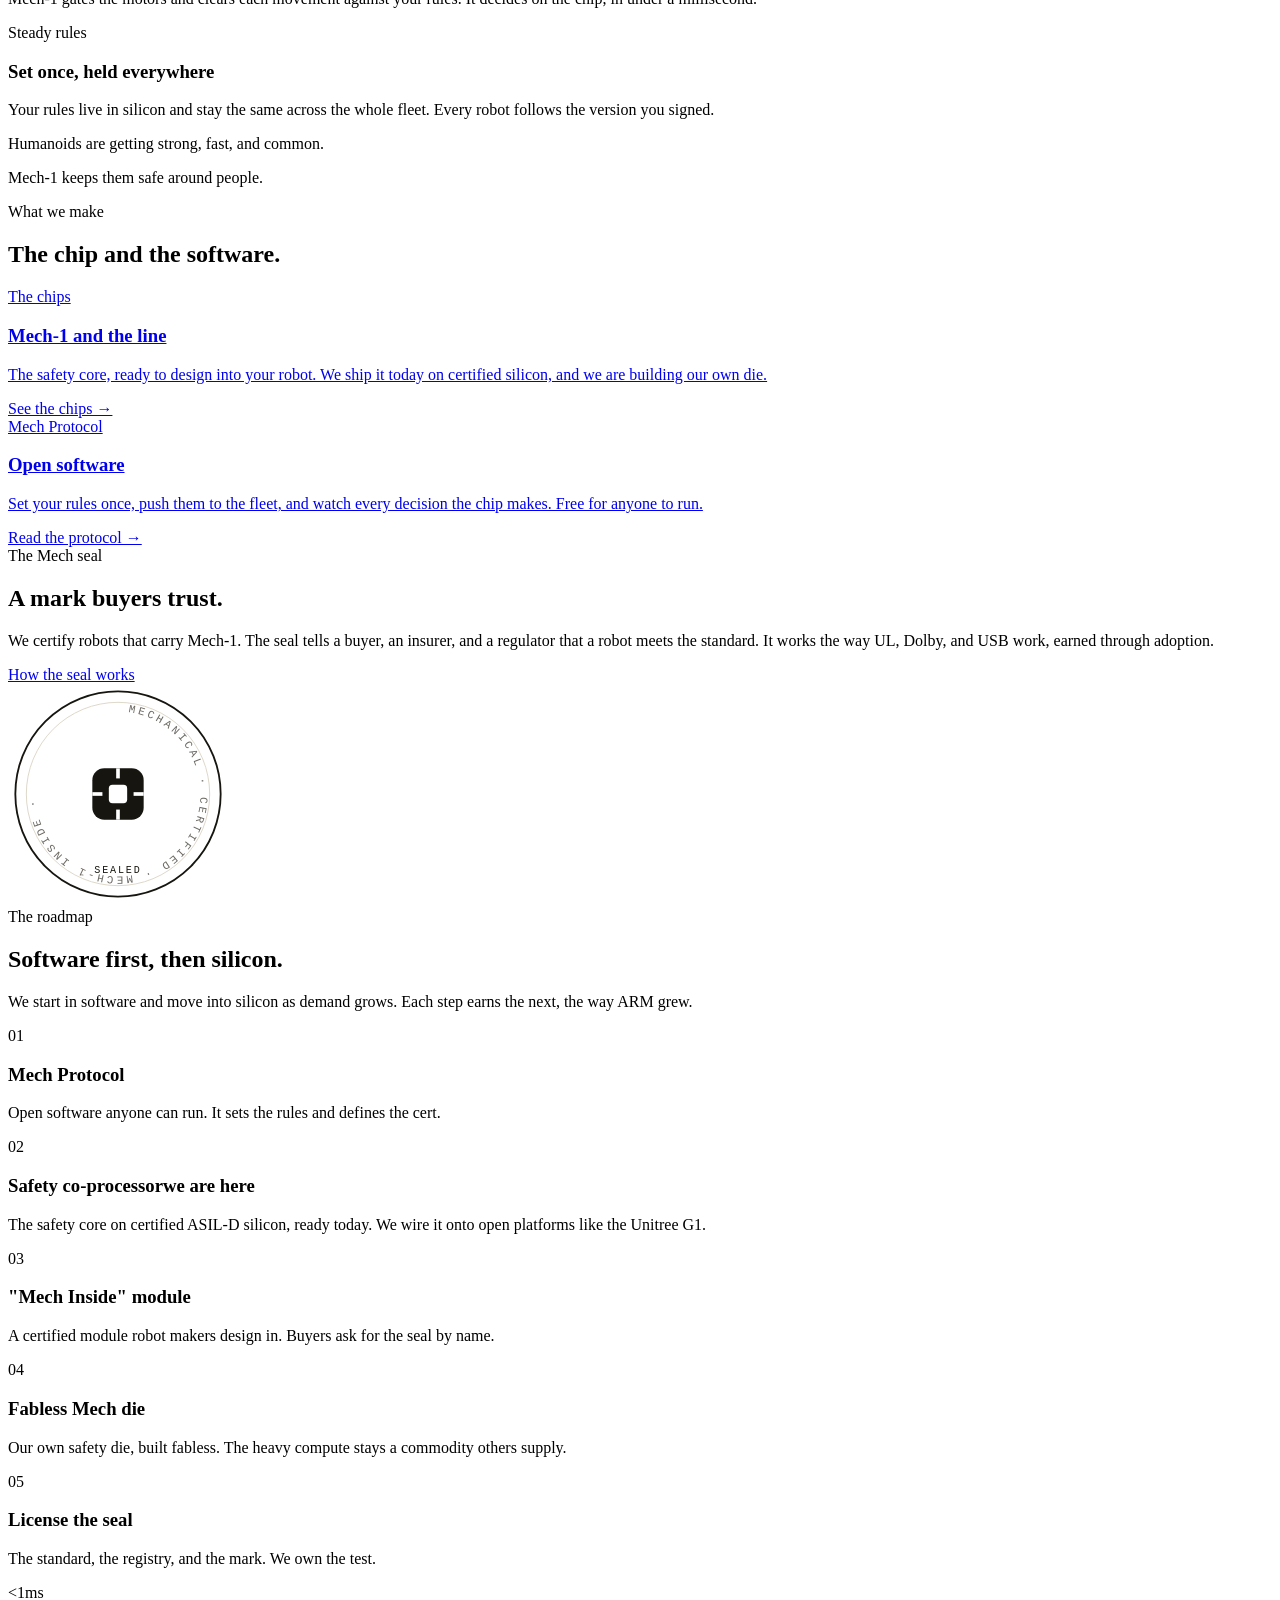
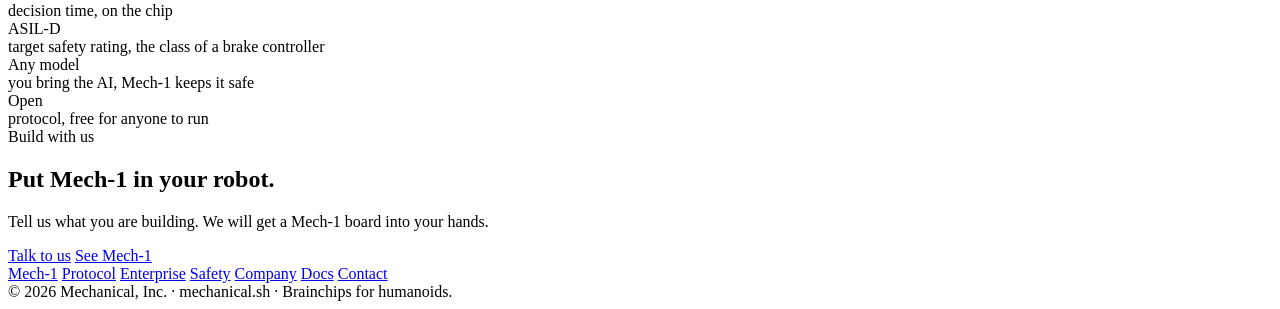
==== commit 1ec5b53b: "site: sidebar exact match — tight text-hug hover swipe, active=blue+icon no box, brand in-block, foo" ====
--- a/site/index.html
+++ b/site/index.html
@@ -14,7 +14,7 @@
 
 <header id="hdr">
   <div class="wrap nav">
-    <a class="brand" href="/">
+    <a class="brand" href="/" aria-current="page">
       <svg class="mk" viewBox="0 0 24 24" fill="none" aria-hidden="true">
         <rect x="2.5" y="2.5" width="19" height="19" rx="5" stroke="currentColor" stroke-width="1.7"/>
         <rect x="9" y="9" width="6" height="6" rx="1.2" fill="currentColor"/>
@@ -29,9 +29,12 @@
       <a href="/safety/">Safety</a>
       <a href="/company/">Company</a>
     </nav>
-    <div class="nav-right">
-      <a class="btn btn-accent btn-plus" href="/enterprise/#contact">Talk to us</a>
-    </div>
+    <nav class="railfoot">
+      <a href="/protocol/">Docs</a>
+      <a href="https://github.com/mechanicalsh">GitHub</a>
+      <a href="/safety/">Security</a>
+      <a href="mailto:hello@mechanical.sh">Contact</a>
+    </nav>
   </div>
 </header>
 
